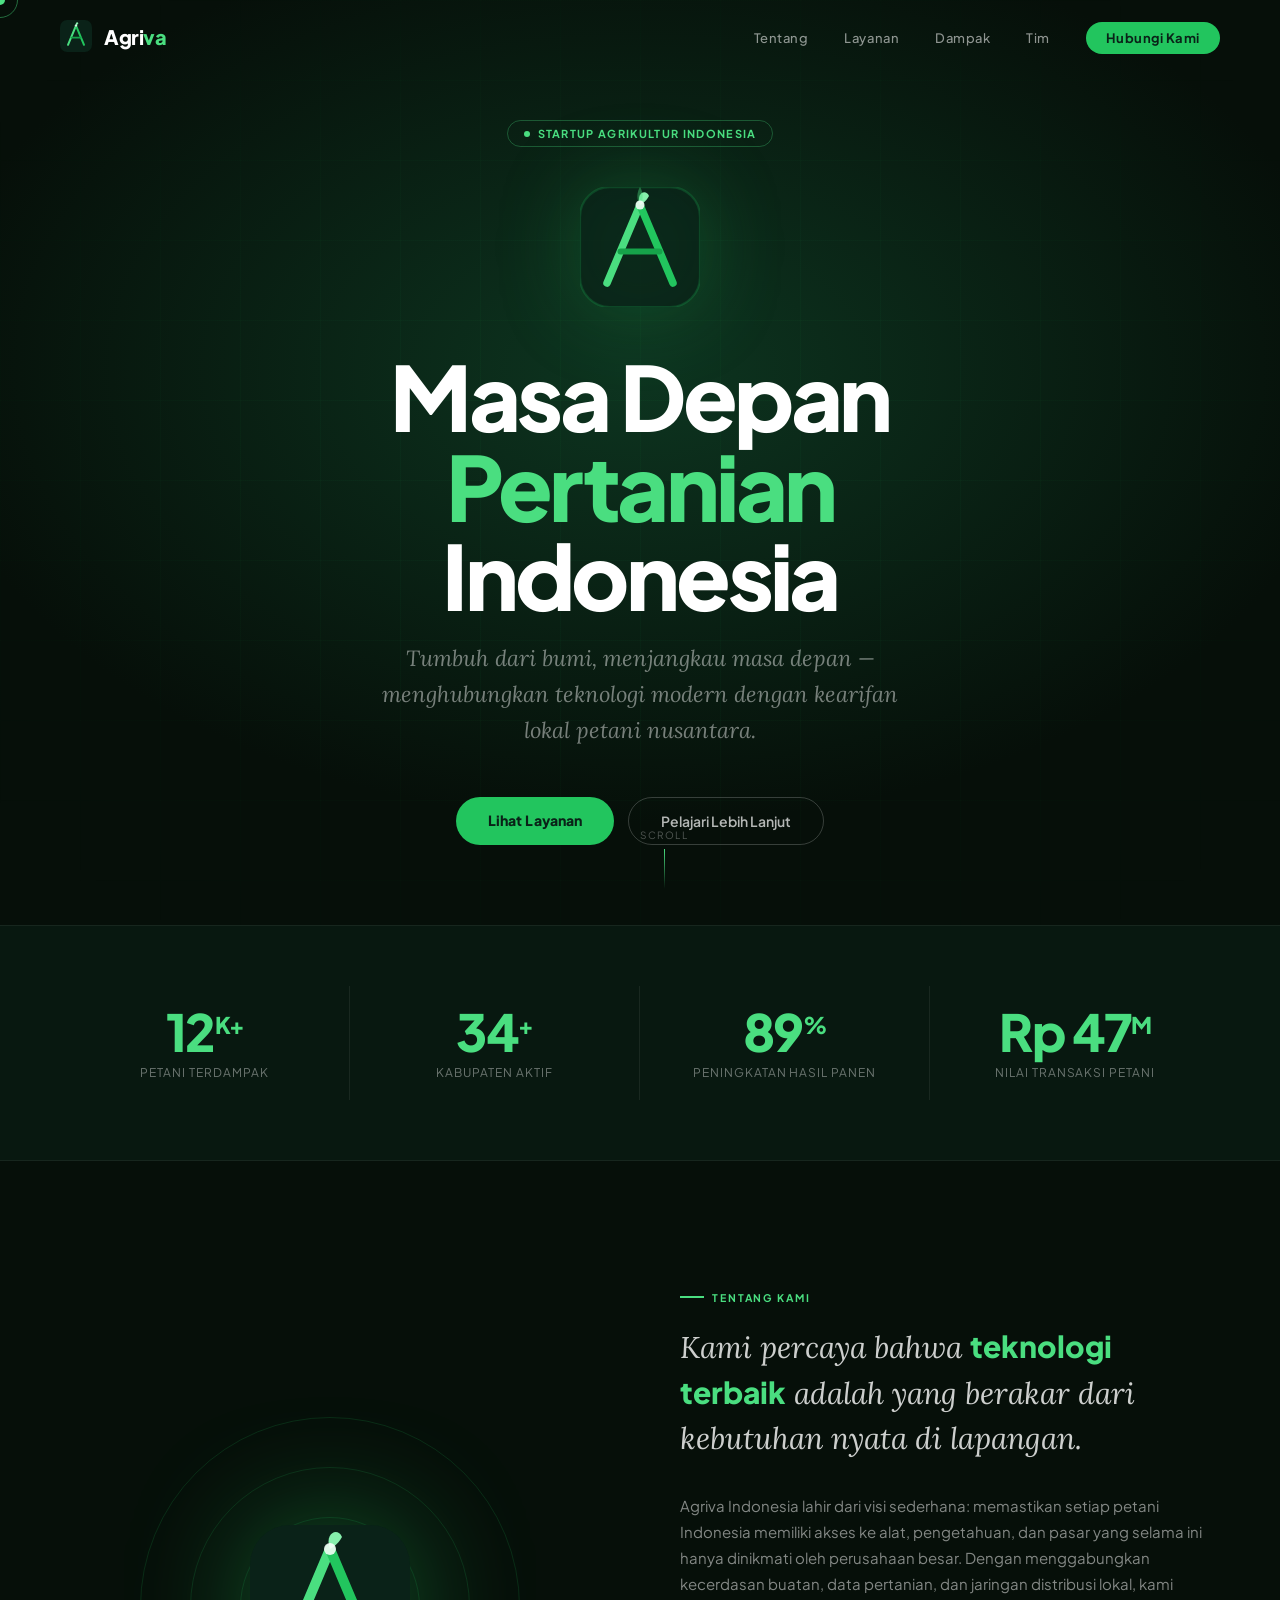
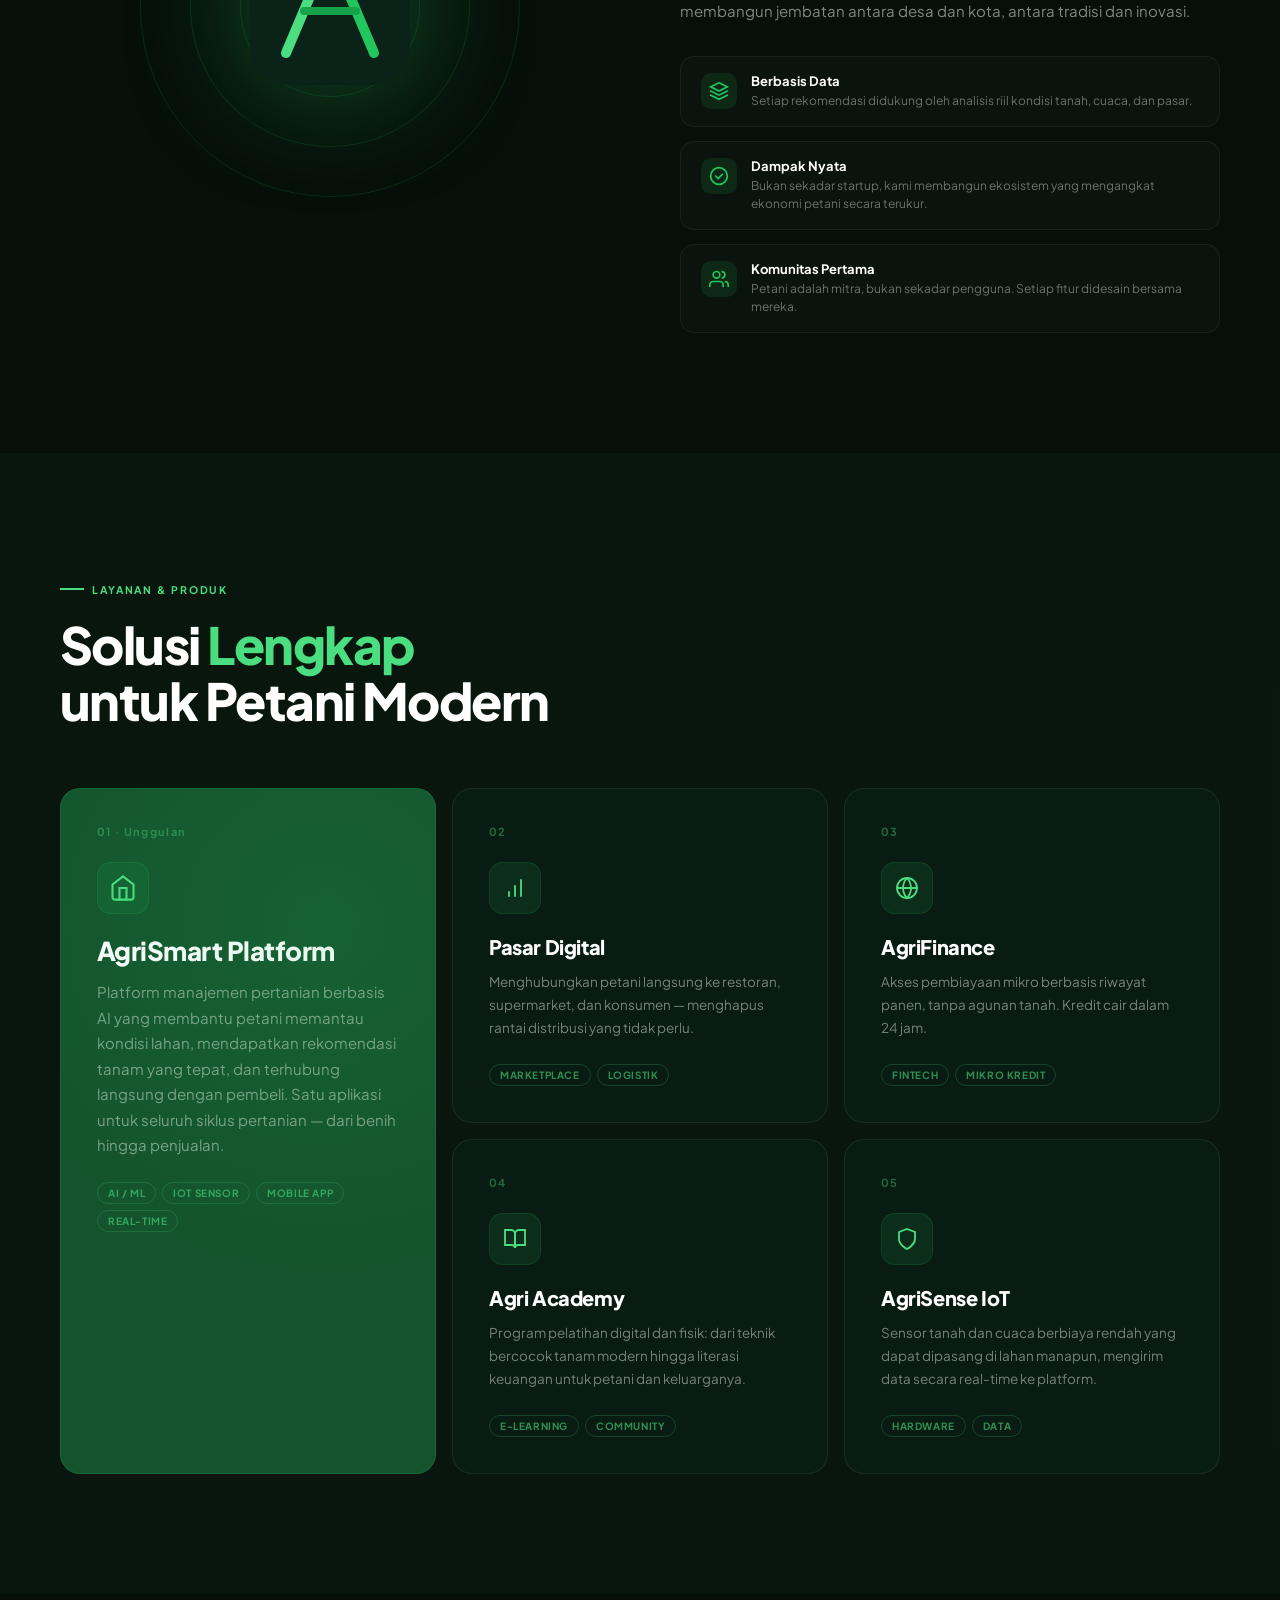
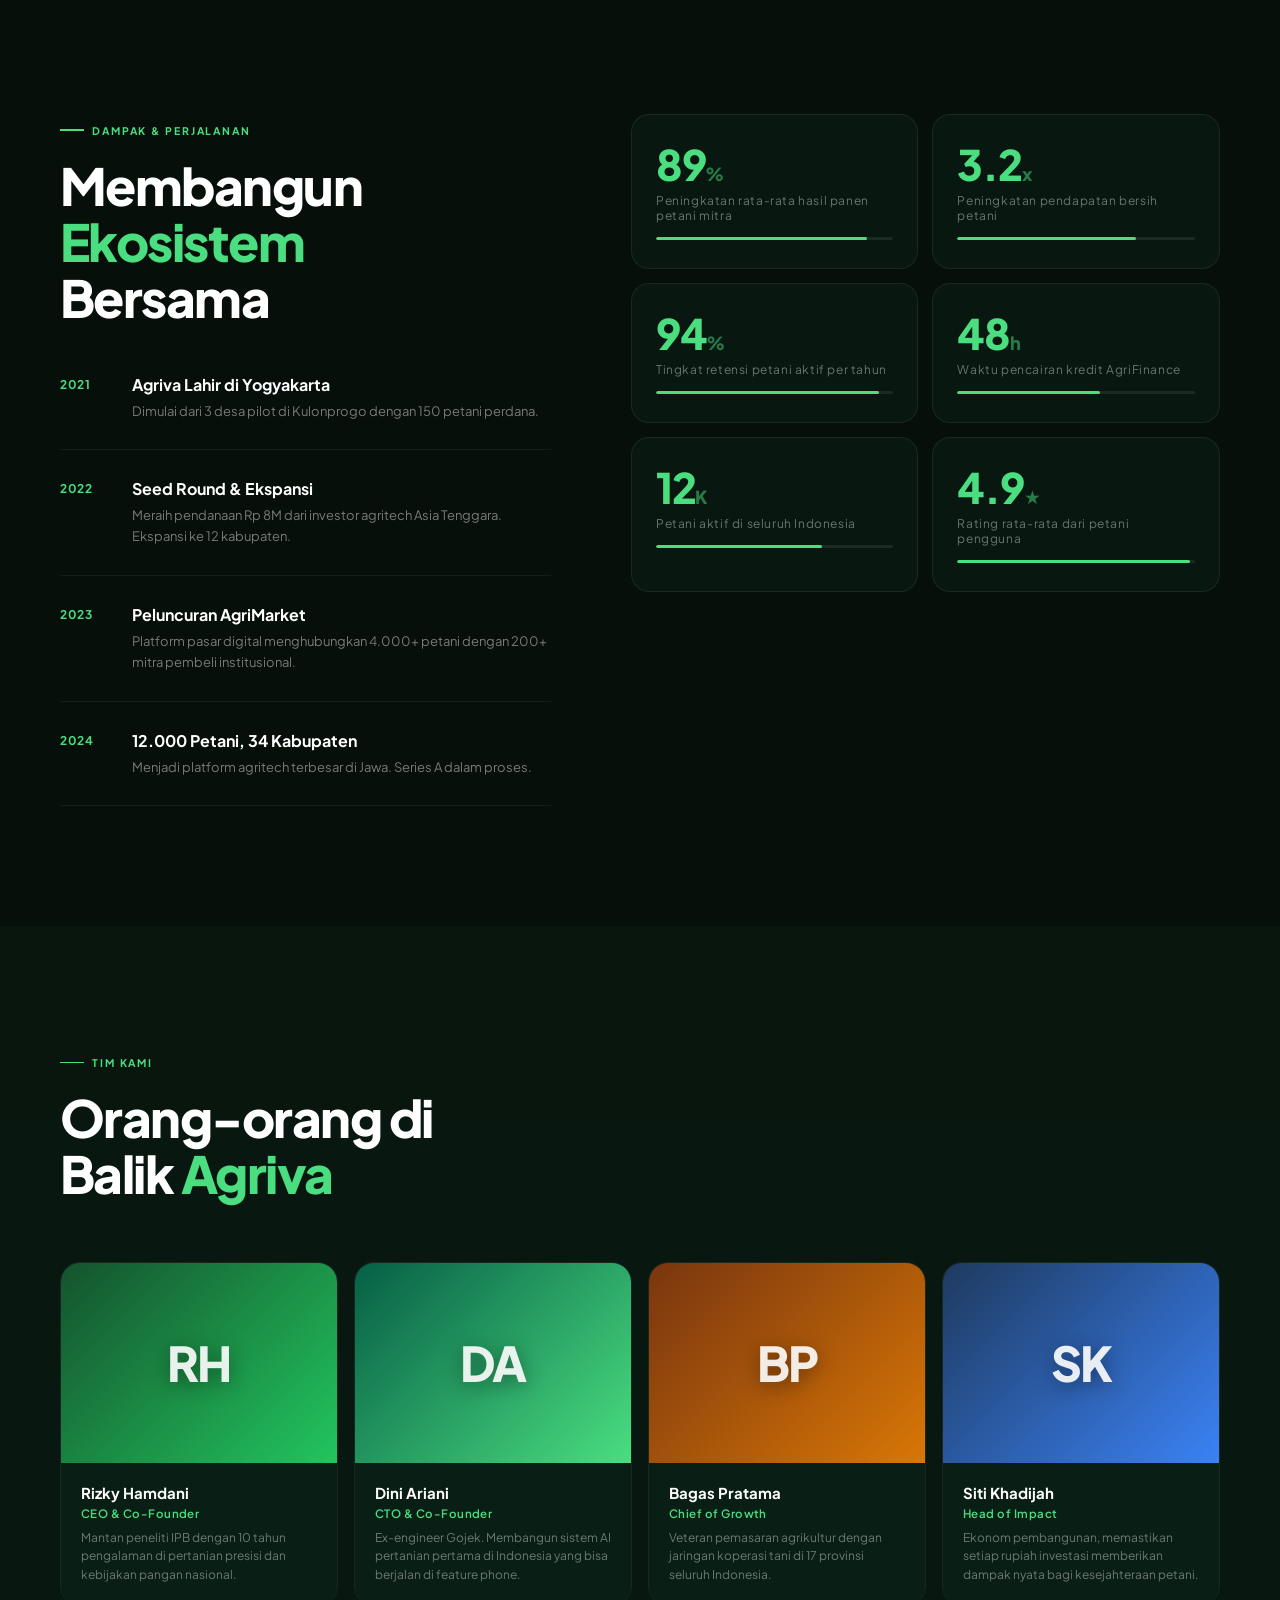
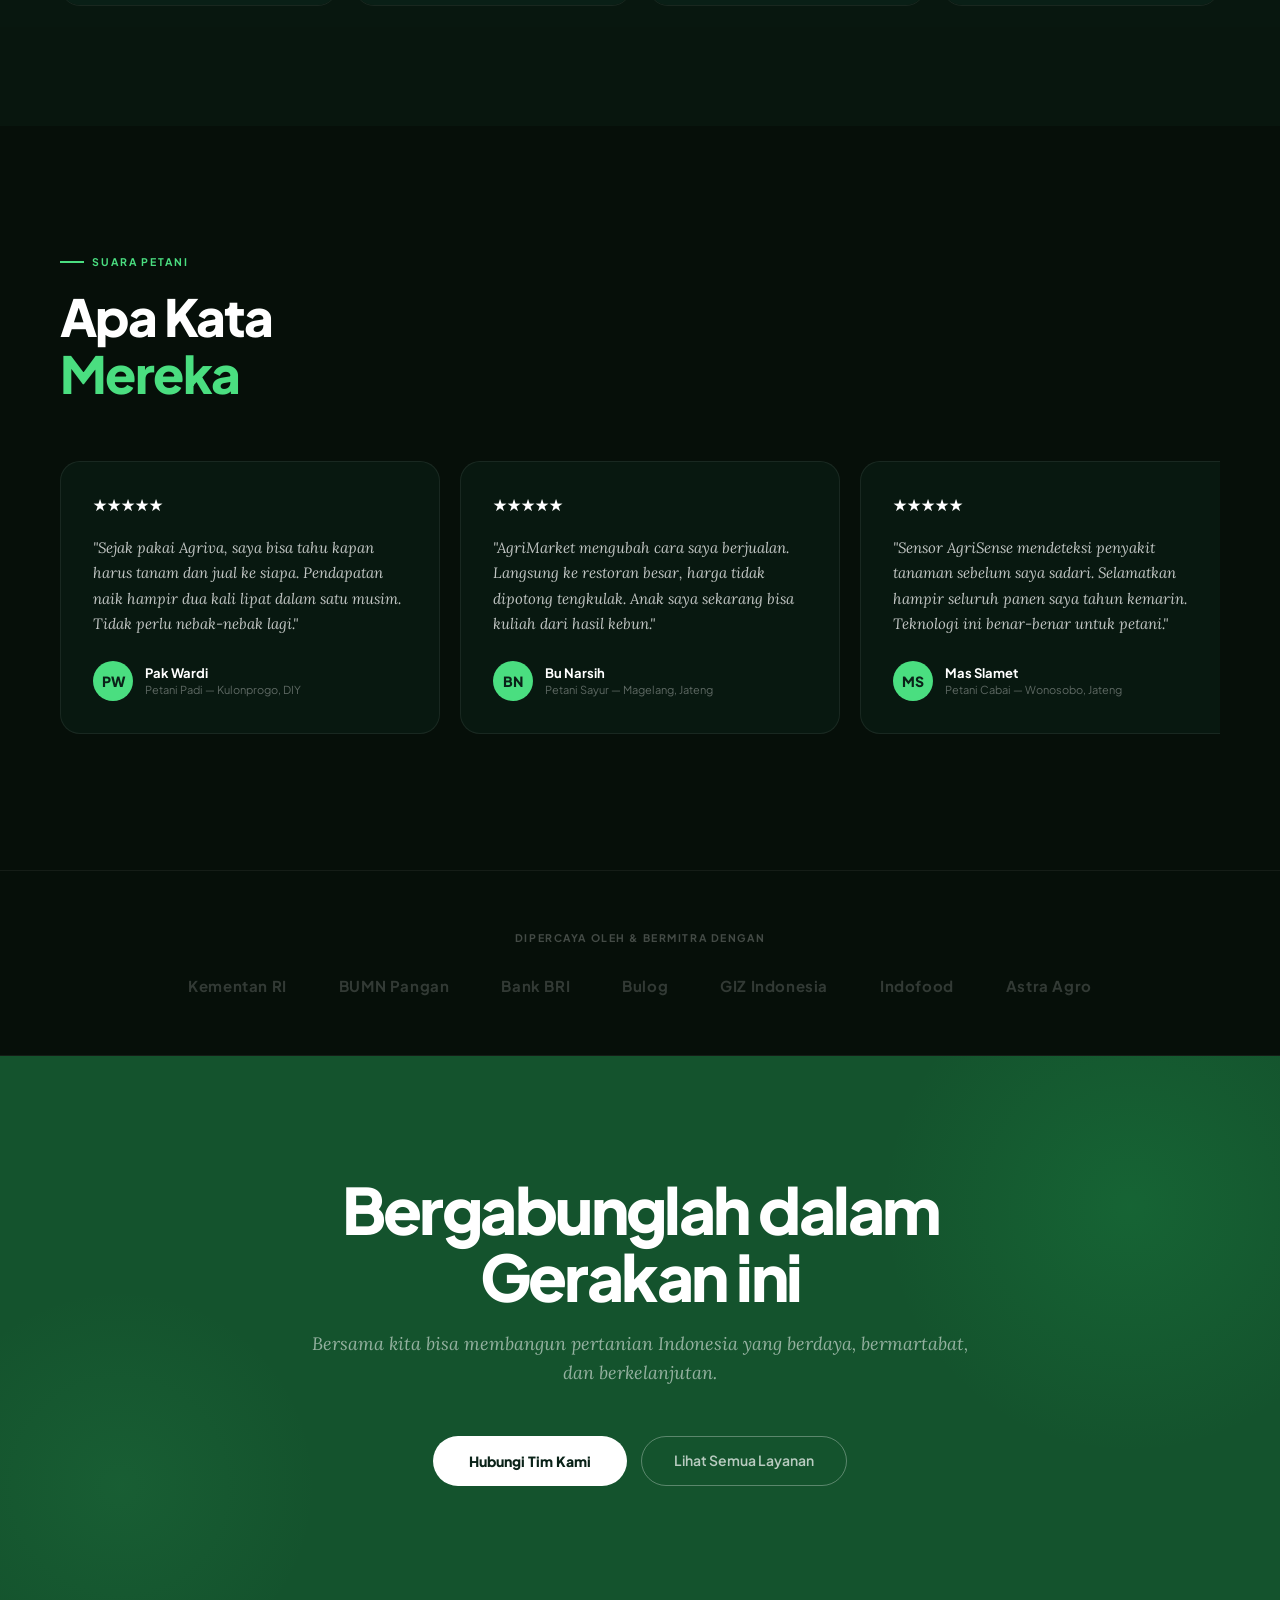
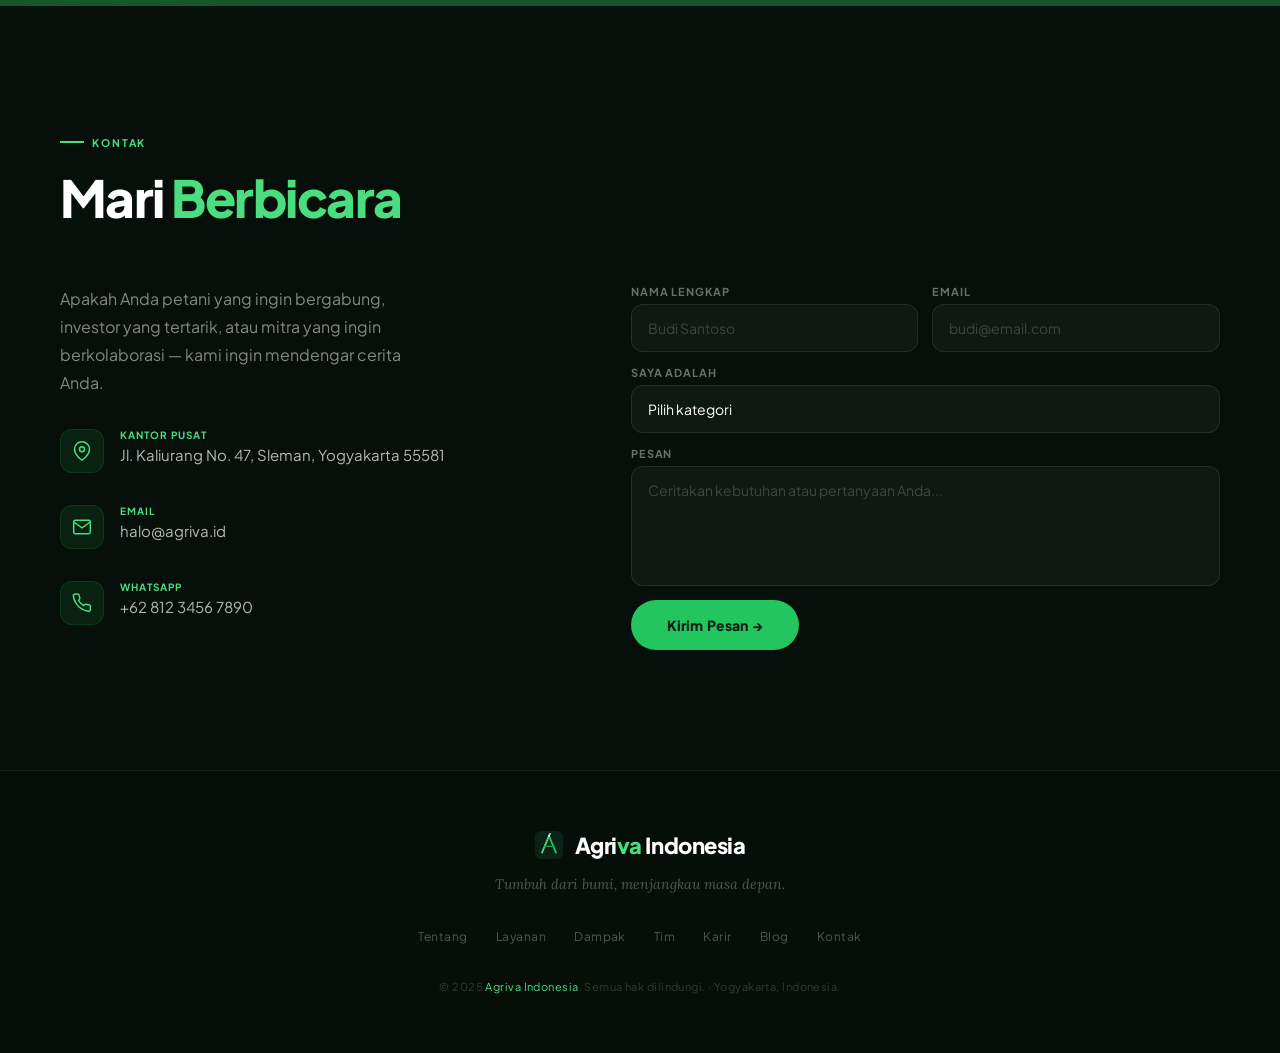
==== index.html @ bcb59bbe "Add files via upload" ====
<!DOCTYPE html>
<html lang="id">
<head>
<meta charset="UTF-8"/>
<meta name="viewport" content="width=device-width, initial-scale=1.0"/>
<title>Agriva Indonesia — Tumbuh dari Bumi, Menjangkau Masa Depan</title>
<link rel="preconnect" href="https://fonts.googleapis.com"/>
<link rel="preconnect" href="https://fonts.gstatic.com" crossorigin/>
<link href="https://fonts.googleapis.com/css2?family=Plus+Jakarta+Sans:wght@300;400;500;600;700;800&family=Lora:ital,wght@0,400;0,600;1,400;1,600&display=swap" rel="stylesheet"/>
<style>
/* ═══════════════════════════════════════════
   RESET & ROOT
═══════════════════════════════════════════ */
*, *::before, *::after { box-sizing: border-box; margin: 0; padding: 0; }

:root {
  --deep:    #060F09;
  --forest:  #0A2218;
  --grove:   #14532D;
  --mid:     #16A34A;
  --leaf:    #22C55E;
  --mist:    #4ADE80;
  --frost:   #86EFAC;
  --pale:    #F0FDF4;
  --earth:   #78350F;
  --soil:    #A16207;
  --gold:    #D97706;
  --ink:     #0F172A;
  --slate:   #64748B;
  --smoke:   #94A3B8;
  --white:   #FFFFFF;
  --sans:    'Plus Jakarta Sans', sans-serif;
  --serif:   'Lora', Georgia, serif;
  --ease:    cubic-bezier(0.16, 1, 0.3, 1);
  --ease2:   cubic-bezier(0.4, 0, 0.2, 1);
}

html { scroll-behavior: smooth; font-size: 16px; }

body {
  font-family: var(--sans);
  background: var(--deep);
  color: var(--white);
  overflow-x: hidden;
  cursor: none;
}

/* ═══════════════════════════════════════════
   CUSTOM CURSOR
═══════════════════════════════════════════ */
.cursor {
  position: fixed; pointer-events: none; z-index: 9999;
  width: 10px; height: 10px; border-radius: 50%;
  background: var(--mist); transform: translate(-50%,-50%);
  transition: width .25s var(--ease), height .25s var(--ease), opacity .2s;
  mix-blend-mode: screen;
}
.cursor-ring {
  position: fixed; pointer-events: none; z-index: 9998;
  width: 36px; height: 36px; border-radius: 50%;
  border: 1.5px solid rgba(74,222,128,.45);
  transform: translate(-50%,-50%);
  transition: width .4s var(--ease), height .4s var(--ease), transform .12s linear, opacity .2s;
}
body:hover .cursor { opacity: 1; }

/* ═══════════════════════════════════════════
   NAVIGATION
═══════════════════════════════════════════ */
nav {
  position: fixed; top: 0; left: 0; right: 0; z-index: 1000;
  padding: 20px 60px;
  display: flex; align-items: center; justify-content: space-between;
  transition: background .4s, padding .4s, backdrop-filter .4s;
}
nav.scrolled {
  background: rgba(6,15,9,.88);
  backdrop-filter: blur(20px);
  padding: 14px 60px;
  border-bottom: 1px solid rgba(255,255,255,.06);
}
.nav-logo { display: flex; align-items: center; gap: 12px; text-decoration: none; }
.nav-logo-name {
  font-size: 20px; font-weight: 800; letter-spacing: -.02em; color: var(--white);
}
.nav-logo-name span { color: var(--mist); }
.nav-links { display: flex; align-items: center; gap: 36px; list-style: none; }
.nav-links a {
  font-size: 13px; font-weight: 500; letter-spacing: .04em; color: rgba(255,255,255,.55);
  text-decoration: none; transition: color .2s; position: relative;
}
.nav-links a::after {
  content: ''; position: absolute; left: 0; bottom: -4px;
  width: 0; height: 1.5px; background: var(--mist); transition: width .3s var(--ease);
}
.nav-links a:hover { color: var(--white); }
.nav-links a:hover::after { width: 100%; }
.nav-cta {
  background: var(--leaf); color: var(--forest) !important; padding: 8px 20px;
  border-radius: 24px; font-weight: 700 !important; font-size: 13px !important;
  transition: background .2s, transform .15s, color .2s !important;
}
.nav-cta::after { display: none !important; }
.nav-cta:hover { background: var(--mist) !important; transform: translateY(-1px); color: var(--forest) !important; }

/* ═══════════════════════════════════════════
   HERO
═══════════════════════════════════════════ */
.hero {
  min-height: 100vh;
  display: flex; flex-direction: column; align-items: center; justify-content: center;
  position: relative; overflow: hidden; padding: 120px 60px 80px;
  text-align: center;
}

/* animated background particles */
.hero-bg {
  position: absolute; inset: 0;
  background: radial-gradient(ellipse 80% 70% at 50% 40%, #0D3520 0%, var(--deep) 70%);
}
.hero-grid {
  position: absolute; inset: 0;
  background-image:
    linear-gradient(rgba(34,197,94,.04) 1px, transparent 1px),
    linear-gradient(90deg, rgba(34,197,94,.04) 1px, transparent 1px);
  background-size: 80px 80px;
  mask-image: radial-gradient(ellipse 80% 80% at 50% 50%, black 30%, transparent 80%);
}
.particle {
  position: absolute; border-radius: 50%; pointer-events: none;
  animation: float linear infinite;
  background: var(--mist); opacity: 0;
}
@keyframes float {
  0%   { transform: translateY(0) translateX(0); opacity: 0; }
  10%  { opacity: 0.4; }
  90%  { opacity: 0.15; }
  100% { transform: translateY(-100vh) translateX(40px); opacity: 0; }
}

.hero-badge {
  display: inline-flex; align-items: center; gap: 8px;
  border: 1px solid rgba(74,222,128,.3); border-radius: 24px;
  padding: 6px 16px; font-size: 11px; font-weight: 700;
  letter-spacing: .12em; text-transform: uppercase; color: var(--mist);
  margin-bottom: 40px;
  animation: fadeUp .8s var(--ease) .2s both;
}
.hero-badge-dot { width: 6px; height: 6px; border-radius: 50%; background: var(--mist); animation: pulse 2s infinite; }
@keyframes pulse { 0%,100%{opacity:1;transform:scale(1)} 50%{opacity:.5;transform:scale(.7)} }

/* Hero mark */
.hero-mark {
  margin-bottom: 40px;
  animation: fadeUp .9s var(--ease) .35s both;
}
.hero-mark svg { filter: drop-shadow(0 0 40px rgba(34,197,94,.3)); }

.hero-title {
  font-size: clamp(52px, 7vw, 96px); font-weight: 800;
  letter-spacing: -.04em; line-height: 1.0;
  animation: fadeUp .9s var(--ease) .5s both;
}
.hero-title em { font-style: normal; color: var(--mist); }

.hero-sub {
  font-family: var(--serif); font-style: italic;
  font-size: clamp(16px, 2vw, 22px); color: rgba(255,255,255,.45);
  margin-top: 20px; max-width: 540px; line-height: 1.65;
  animation: fadeUp .9s var(--ease) .65s both;
}

.hero-actions {
  display: flex; gap: 14px; justify-content: center; margin-top: 48px;
  animation: fadeUp .9s var(--ease) .8s both;
}
.btn-primary {
  background: var(--leaf); color: var(--forest); font-weight: 800;
  font-size: 14px; padding: 14px 32px; border-radius: 40px;
  text-decoration: none; letter-spacing: .01em;
  transition: background .2s, transform .15s, box-shadow .2s;
  box-shadow: 0 0 0 0 rgba(34,197,94,0);
}
.btn-primary:hover {
  background: var(--mist); transform: translateY(-2px);
  box-shadow: 0 12px 36px rgba(34,197,94,.35);
}
.btn-ghost {
  border: 1.5px solid rgba(255,255,255,.2); color: rgba(255,255,255,.7);
  font-weight: 600; font-size: 14px; padding: 14px 32px; border-radius: 40px;
  text-decoration: none; transition: border-color .2s, color .2s, transform .15s;
}
.btn-ghost:hover { border-color: var(--mist); color: var(--white); transform: translateY(-2px); }

.hero-scroll {
  position: absolute; bottom: 36px; left: 50%; transform: translateX(-50%);
  display: flex; flex-direction: column; align-items: center; gap: 8px;
  animation: fadeUp 1s var(--ease) 1.2s both;
}
.hero-scroll span { font-size: 10px; letter-spacing: .15em; text-transform: uppercase; color: rgba(255,255,255,.3); }
.scroll-line {
  width: 1px; height: 40px; background: linear-gradient(var(--mist), transparent);
  animation: scrollLine 2s ease-in-out infinite;
}
@keyframes scrollLine { 0%,100%{opacity:0;transform:scaleY(0);transform-origin:top} 30%{opacity:1;transform:scaleY(1)} 70%{opacity:1} }

@keyframes fadeUp {
  from { opacity:0; transform: translateY(28px); }
  to   { opacity:1; transform: translateY(0); }
}

/* ═══════════════════════════════════════════
   STATS
═══════════════════════════════════════════ */
.stats {
  padding: 60px;
  border-top: 1px solid rgba(255,255,255,.06);
  border-bottom: 1px solid rgba(255,255,255,.06);
  background: rgba(10,34,24,.5);
}
.stats-inner {
  max-width: 1200px; margin: 0 auto;
  display: grid; grid-template-columns: repeat(4, 1fr); gap: 0;
}
.stat-item {
  padding: 20px 40px; text-align: center;
  border-right: 1px solid rgba(255,255,255,.07);
}
.stat-item:last-child { border-right: none; }
.stat-num {
  font-size: clamp(36px, 4vw, 54px); font-weight: 800;
  letter-spacing: -.03em; color: var(--mist);
  line-height: 1;
}
.stat-num sup { font-size: .45em; vertical-align: super; }
.stat-label { font-size: 12px; color: rgba(255,255,255,.4); margin-top: 8px; letter-spacing: .08em; text-transform: uppercase; }

/* ═══════════════════════════════════════════
   SECTION COMMON
═══════════════════════════════════════════ */
section { padding: 120px 60px; }
.section-inner { max-width: 1200px; margin: 0 auto; }

.section-tag {
  display: inline-flex; align-items: center; gap: 8px;
  font-size: 10.5px; font-weight: 700; letter-spacing: .18em; text-transform: uppercase;
  color: var(--mist); margin-bottom: 20px;
}
.section-tag::before {
  content: ''; display: block; width: 24px; height: 1.5px; background: var(--mist);
}
.section-title {
  font-size: clamp(32px, 4vw, 56px); font-weight: 800;
  letter-spacing: -.03em; line-height: 1.1;
}
.section-title em { font-style: normal; color: var(--mist); }

/* scroll reveal */
.reveal {
  opacity: 0; transform: translateY(40px);
  transition: opacity .8s var(--ease), transform .8s var(--ease);
}
.reveal.visible { opacity: 1; transform: translateY(0); }

/* ═══════════════════════════════════════════
   ABOUT / MISSION
═══════════════════════════════════════════ */
.about { background: var(--deep); }
.about-grid {
  display: grid; grid-template-columns: 1fr 1fr; gap: 80px; align-items: center;
}
.about-visual {
  position: relative; aspect-ratio: 1;
  display: flex; align-items: center; justify-content: center;
}
.about-ring {
  position: absolute; border-radius: 50%;
  border: 1px solid rgba(34,197,94,.15);
  animation: ringPulse 4s ease-in-out infinite;
}
@keyframes ringPulse { 0%,100%{opacity:.5;transform:scale(1)} 50%{opacity:.15;transform:scale(1.04)} }
.about-mark { position: relative; z-index: 2; }
.about-mark svg { filter: drop-shadow(0 0 60px rgba(34,197,94,.4)); }

.about-quote {
  font-family: var(--serif); font-style: italic;
  font-size: clamp(20px, 2.5vw, 30px); line-height: 1.5;
  color: rgba(255,255,255,.8); margin-bottom: 32px;
}
.about-quote strong { color: var(--mist); font-style: normal; font-family: var(--sans); font-weight: 800; }

.about-body {
  font-size: 15px; line-height: 1.75; color: rgba(255,255,255,.5);
  margin-bottom: 32px;
}
.about-values { display: flex; flex-direction: column; gap: 14px; }
.value-item {
  display: flex; align-items: flex-start; gap: 14px;
  padding: 16px 20px; border-radius: 14px;
  border: 1px solid rgba(255,255,255,.06);
  background: rgba(255,255,255,.02);
  transition: border-color .3s, background .3s;
}
.value-item:hover { border-color: rgba(34,197,94,.2); background: rgba(34,197,94,.04); }
.value-icon {
  width: 36px; height: 36px; border-radius: 10px;
  background: rgba(34,197,94,.12); display: flex; align-items: center; justify-content: center;
  flex-shrink: 0;
}
.value-title { font-size: 13px; font-weight: 700; color: var(--white); margin-bottom: 3px; }
.value-desc { font-size: 12px; color: rgba(255,255,255,.4); line-height: 1.5; }

/* ═══════════════════════════════════════════
   SERVICES / PORTFOLIO
═══════════════════════════════════════════ */
.services { background: rgba(10,34,24,.4); }
.services-grid {
  display: grid; grid-template-columns: repeat(3, 1fr); gap: 16px; margin-top: 60px;
}
.service-card {
  position: relative; overflow: hidden;
  border-radius: 20px; padding: 36px;
  border: 1px solid rgba(255,255,255,.07);
  background: rgba(10,34,24,.6);
  transition: border-color .3s, transform .3s var(--ease), box-shadow .3s;
  cursor: none;
}
.service-card::before {
  content: ''; position: absolute; inset: 0;
  background: radial-gradient(circle at 30% 30%, rgba(34,197,94,.06), transparent 60%);
  opacity: 0; transition: opacity .3s;
}
.service-card:hover { border-color: rgba(34,197,94,.25); transform: translateY(-4px); box-shadow: 0 20px 60px rgba(0,0,0,.3); }
.service-card:hover::before { opacity: 1; }

.service-num {
  font-size: 11px; font-weight: 700; letter-spacing: .12em;
  color: rgba(74,222,128,.4); margin-bottom: 24px;
}
.service-icon {
  width: 52px; height: 52px; border-radius: 14px;
  background: rgba(34,197,94,.1); display: flex; align-items: center;
  justify-content: center; margin-bottom: 20px;
  border: 1px solid rgba(34,197,94,.15);
}
.service-title { font-size: 20px; font-weight: 800; letter-spacing: -.02em; margin-bottom: 12px; }
.service-body { font-size: 13.5px; color: rgba(255,255,255,.45); line-height: 1.7; margin-bottom: 24px; }
.service-tags { display: flex; flex-wrap: wrap; gap: 6px; }
.tag {
  font-size: 10px; font-weight: 700; letter-spacing: .06em; text-transform: uppercase;
  padding: 4px 10px; border-radius: 20px;
  border: 1px solid rgba(74,222,128,.2); color: rgba(74,222,128,.6);
}

/* featured card */
.service-card.featured {
  grid-row: span 2; background: var(--grove);
  border-color: rgba(34,197,94,.2);
}
.service-card.featured::before {
  opacity: 1;
  background: radial-gradient(circle at 70% 20%, rgba(34,197,94,.12), transparent 60%);
}
.service-card.featured .service-title { font-size: 26px; }
.service-card.featured .service-body { font-size: 15px; }

/* ═══════════════════════════════════════════
   IMPACT / TIMELINE
═══════════════════════════════════════════ */
.impact { background: var(--deep); }
.impact-inner { display: grid; grid-template-columns: 1fr 1.2fr; gap: 80px; align-items: start; }
.impact-left { position: sticky; top: 120px; }
.impact-list { margin-top: 48px; display: flex; flex-direction: column; gap: 0; }
.impact-item {
  display: flex; gap: 24px; padding: 28px 0;
  border-bottom: 1px solid rgba(255,255,255,.06);
  position: relative;
}
.impact-item:first-child { padding-top: 0; }
.impact-year {
  font-size: 12px; font-weight: 700; color: var(--mist); letter-spacing: .06em;
  min-width: 48px; padding-top: 3px;
}
.impact-content-title { font-size: 16px; font-weight: 700; margin-bottom: 6px; }
.impact-content-body { font-size: 13px; color: rgba(255,255,255,.45); line-height: 1.6; }

.impact-metrics { display: grid; grid-template-columns: 1fr 1fr; gap: 14px; }
.metric-card {
  border-radius: 18px; padding: 28px 24px;
  border: 1px solid rgba(255,255,255,.07);
  background: rgba(10,34,24,.5);
  transition: border-color .3s, transform .3s;
}
.metric-card:hover { border-color: rgba(34,197,94,.2); transform: translateY(-3px); }
.metric-num {
  font-size: 42px; font-weight: 800; letter-spacing: -.03em;
  color: var(--mist); line-height: 1;
}
.metric-unit { font-size: 18px; color: rgba(74,222,128,.5); }
.metric-label { font-size: 12px; color: rgba(255,255,255,.4); margin-top: 8px; letter-spacing: .05em; }
.metric-bar {
  margin-top: 14px; height: 3px; border-radius: 2px;
  background: rgba(255,255,255,.08); overflow: hidden;
}
.metric-bar-fill {
  height: 100%; border-radius: 2px; background: var(--mist);
  transform-origin: left; transform: scaleX(0);
  transition: transform 1.2s var(--ease);
}
.metric-card.visible .metric-bar-fill { transform: scaleX(1); }

/* ═══════════════════════════════════════════
   TEAM
═══════════════════════════════════════════ */
.team { background: rgba(10,34,24,.4); }
.team-grid { display: grid; grid-template-columns: repeat(4, 1fr); gap: 16px; margin-top: 60px; }
.team-card {
  border-radius: 20px; overflow: hidden;
  border: 1px solid rgba(255,255,255,.07);
  transition: border-color .3s, transform .3s var(--ease);
  cursor: none;
}
.team-card:hover { border-color: rgba(34,197,94,.2); transform: translateY(-4px); }
.team-avatar {
  height: 200px; display: flex; align-items: center; justify-content: center;
  position: relative; overflow: hidden;
}
.team-avatar-bg { position: absolute; inset: 0; }
.team-avatar-initials {
  font-size: 48px; font-weight: 800; color: rgba(255,255,255,.9);
  letter-spacing: -.04em; position: relative; z-index: 1;
  text-shadow: 0 4px 20px rgba(0,0,0,.4);
}
.team-info { padding: 20px; background: rgba(10,34,24,.8); }
.team-name { font-size: 15px; font-weight: 700; margin-bottom: 4px; }
.team-role { font-size: 11.5px; color: var(--mist); font-weight: 600; letter-spacing: .04em; }
.team-bio { font-size: 12px; color: rgba(255,255,255,.4); margin-top: 8px; line-height: 1.55; }

/* ═══════════════════════════════════════════
   TESTIMONIALS
═══════════════════════════════════════════ */
.testimonials { background: var(--deep); overflow: hidden; }
.testimonials-scroll {
  display: flex; gap: 20px; margin-top: 60px;
  overflow-x: auto; padding-bottom: 16px;
  scroll-snap-type: x mandatory; cursor: grab;
  -webkit-overflow-scrolling: touch;
}
.testimonials-scroll::-webkit-scrollbar { height: 3px; }
.testimonials-scroll::-webkit-scrollbar-track { background: rgba(255,255,255,.05); border-radius: 2px; }
.testimonials-scroll::-webkit-scrollbar-thumb { background: var(--mist); border-radius: 2px; }
.testi-card {
  flex-shrink: 0; width: 380px; border-radius: 20px; padding: 32px;
  border: 1px solid rgba(255,255,255,.07);
  background: rgba(10,34,24,.5); scroll-snap-align: start;
}
.testi-stars { display: flex; gap: 4px; margin-bottom: 20px; }
.star { width: 14px; height: 14px; color: var(--gold); fill: var(--gold); }
.testi-quote {
  font-family: var(--serif); font-style: italic;
  font-size: 15px; line-height: 1.7; color: rgba(255,255,255,.75);
  margin-bottom: 24px;
}
.testi-author { display: flex; align-items: center; gap: 12px; }
.testi-avatar {
  width: 40px; height: 40px; border-radius: 50%;
  display: flex; align-items: center; justify-content: center;
  font-size: 14px; font-weight: 800; color: var(--forest);
  background: var(--mist); flex-shrink: 0;
}
.testi-name { font-size: 13px; font-weight: 700; }
.testi-org { font-size: 11px; color: rgba(255,255,255,.35); margin-top: 2px; }

/* ═══════════════════════════════════════════
   PARTNERS
═══════════════════════════════════════════ */
.partners {
  padding: 60px;
  border-top: 1px solid rgba(255,255,255,.06);
  border-bottom: 1px solid rgba(255,255,255,.06);
}
.partners-label {
  text-align: center; font-size: 10.5px; font-weight: 700;
  letter-spacing: .15em; text-transform: uppercase; color: rgba(255,255,255,.25);
  margin-bottom: 32px;
}
.partners-row {
  display: flex; align-items: center; justify-content: center;
  gap: 52px; flex-wrap: wrap;
}
.partner-name {
  font-size: 15px; font-weight: 700; color: rgba(255,255,255,.18);
  letter-spacing: .04em; white-space: nowrap;
  transition: color .3s;
}
.partner-name:hover { color: rgba(255,255,255,.45); }

/* ═══════════════════════════════════════════
   CTA SECTION
═══════════════════════════════════════════ */
.cta-section {
  padding: 120px 60px;
  background: var(--grove);
  position: relative; overflow: hidden; text-align: center;
}
.cta-section::before {
  content: '';
  position: absolute; top: -100px; right: -100px;
  width: 500px; height: 500px; border-radius: 50%;
  background: radial-gradient(circle, rgba(34,197,94,.15), transparent 70%);
}
.cta-section::after {
  content: '';
  position: absolute; bottom: -80px; left: -80px;
  width: 400px; height: 400px; border-radius: 50%;
  background: radial-gradient(circle, rgba(74,222,128,.08), transparent 70%);
}
.cta-inner { position: relative; z-index: 1; max-width: 680px; margin: 0 auto; }
.cta-title {
  font-size: clamp(32px, 5vw, 64px); font-weight: 800;
  letter-spacing: -.04em; line-height: 1.05; margin-bottom: 20px;
}
.cta-sub {
  font-family: var(--serif); font-style: italic;
  font-size: 18px; color: rgba(255,255,255,.55); margin-bottom: 48px; line-height: 1.6;
}
.cta-actions { display: flex; gap: 14px; justify-content: center; flex-wrap: wrap; }
.btn-white {
  background: var(--white); color: var(--forest); font-weight: 800;
  font-size: 14px; padding: 16px 36px; border-radius: 40px;
  text-decoration: none; transition: background .2s, transform .15s, box-shadow .2s;
}
.btn-white:hover { background: var(--pale); transform: translateY(-2px); box-shadow: 0 12px 36px rgba(0,0,0,.25); }

/* ═══════════════════════════════════════════
   CONTACT FORM
═══════════════════════════════════════════ */
.contact { background: var(--deep); }
.contact-grid { display: grid; grid-template-columns: 1fr 1.2fr; gap: 80px; align-items: start; }
.contact-info { display: flex; flex-direction: column; gap: 32px; }
.contact-item { display: flex; gap: 16px; align-items: flex-start; }
.contact-icon {
  width: 44px; height: 44px; border-radius: 12px; flex-shrink: 0;
  background: rgba(34,197,94,.1); border: 1px solid rgba(34,197,94,.15);
  display: flex; align-items: center; justify-content: center;
}
.contact-label { font-size: 10px; font-weight: 700; letter-spacing: .1em; text-transform: uppercase; color: var(--mist); margin-bottom: 4px; }
.contact-value { font-size: 15px; color: rgba(255,255,255,.7); }

.form { display: flex; flex-direction: column; gap: 14px; }
.form-row { display: grid; grid-template-columns: 1fr 1fr; gap: 14px; }
.form-group { display: flex; flex-direction: column; gap: 6px; }
.form-label { font-size: 11px; font-weight: 700; letter-spacing: .08em; text-transform: uppercase; color: rgba(255,255,255,.4); }
.form-input, .form-textarea {
  background: rgba(255,255,255,.04); border: 1.5px solid rgba(255,255,255,.09);
  border-radius: 12px; padding: 14px 16px;
  font-family: var(--sans); font-size: 14px; color: var(--white);
  transition: border-color .2s, background .2s; outline: none; resize: none;
}
.form-input::placeholder, .form-textarea::placeholder { color: rgba(255,255,255,.2); }
.form-input:focus, .form-textarea:focus {
  border-color: rgba(34,197,94,.4); background: rgba(34,197,94,.04);
}
.form-textarea { min-height: 120px; }
.form-submit {
  background: var(--leaf); color: var(--forest); border: none; font-family: var(--sans);
  font-size: 14px; font-weight: 800; padding: 16px 36px; border-radius: 40px;
  cursor: none; transition: background .2s, transform .15s, box-shadow .2s;
  align-self: flex-start; letter-spacing: .01em;
}
.form-submit:hover {
  background: var(--mist); transform: translateY(-2px);
  box-shadow: 0 12px 36px rgba(34,197,94,.35);
}

/* ═══════════════════════════════════════════
   FOOTER
═══════════════════════════════════════════ */
footer {
  background: rgba(6,15,9,.95); border-top: 1px solid rgba(255,255,255,.06);
  padding: 60px; text-align: center;
}
.footer-logo { display: flex; align-items: center; justify-content: center; gap: 12px; margin-bottom: 16px; }
.footer-logo-name { font-size: 22px; font-weight: 800; letter-spacing: -.02em; }
.footer-logo-name span { color: var(--mist); }
.footer-tagline {
  font-family: var(--serif); font-style: italic;
  font-size: 14px; color: rgba(255,255,255,.3); margin-bottom: 36px;
}
.footer-links { display: flex; justify-content: center; gap: 28px; margin-bottom: 36px; flex-wrap: wrap; }
.footer-links a { font-size: 12px; color: rgba(255,255,255,.3); text-decoration: none; transition: color .2s; letter-spacing: .04em; }
.footer-links a:hover { color: var(--mist); }
.footer-copy { font-size: 11px; color: rgba(255,255,255,.18); letter-spacing: .04em; }
.footer-copy span { color: var(--mist); }

/* ═══════════════════════════════════════════
   SCROLLBAR
═══════════════════════════════════════════ */
::-webkit-scrollbar { width: 5px; }
::-webkit-scrollbar-track { background: var(--deep); }
::-webkit-scrollbar-thumb { background: rgba(34,197,94,.3); border-radius: 3px; }

/* ═══════════════════════════════════════════
   RESPONSIVE
═══════════════════════════════════════════ */
@media (max-width: 900px) {
  nav { padding: 16px 24px; }
  nav.scrolled { padding: 12px 24px; }
  .nav-links { display: none; }
  section { padding: 80px 24px; }
  .stats { padding: 40px 24px; }
  .stats-inner { grid-template-columns: repeat(2,1fr); }
  .stat-item { border-right: none; border-bottom: 1px solid rgba(255,255,255,.07); }
  .about-grid, .impact-inner, .contact-grid { grid-template-columns: 1fr; gap: 48px; }
  .impact-left { position: static; }
  .services-grid { grid-template-columns: 1fr; }
  .service-card.featured { grid-row: span 1; }
  .team-grid { grid-template-columns: repeat(2,1fr); }
  .partners { padding: 40px 24px; }
  .cta-section { padding: 80px 24px; }
  .form-row { grid-template-columns: 1fr; }
  footer { padding: 40px 24px; }
}
</style>
</head>
<body>

<!-- CURSOR -->
<div class="cursor" id="cursor"></div>
<div class="cursor-ring" id="cursorRing"></div>

<!-- NAV -->
<nav id="nav">
  <a href="#" class="nav-logo">
    <svg width="32" height="32" viewBox="0 0 80 80" fill="none">
      <rect width="80" height="80" rx="18" fill="#0A2218"/>
      <path d="M20 62L40 14" stroke="#4ADE80" stroke-width="5" stroke-linecap="round"/>
      <path d="M40 14L60 62" stroke="#22C55E" stroke-width="5" stroke-linecap="round"/>
      <path d="M28 44L52 44" stroke="#16A34A" stroke-width="4" stroke-linecap="round"/>
      <path d="M40 14C37 6 44 3 46 8C44 12 40 14 40 14Z" fill="#86EFAC"/>
      <circle cx="40" cy="14" r="3" fill="#fff" opacity=".8"/>
    </svg>
    <span class="nav-logo-name">Agri<span>va</span></span>
  </a>
  <ul class="nav-links">
    <li><a href="#about">Tentang</a></li>
    <li><a href="#services">Layanan</a></li>
    <li><a href="#impact">Dampak</a></li>
    <li><a href="#team">Tim</a></li>
    <li><a href="#contact" class="nav-cta">Hubungi Kami</a></li>
  </ul>
</nav>

<!-- HERO -->
<section class="hero" id="home">
  <div class="hero-bg"></div>
  <div class="hero-grid"></div>
  <div id="particles"></div>

  <div class="hero-badge">
    <div class="hero-badge-dot"></div>
    Startup Agrikultur Indonesia
  </div>

  <div class="hero-mark">
    <svg width="120" height="120" viewBox="0 0 80 80" fill="none">
      <rect width="80" height="80" rx="20" fill="rgba(10,34,24,.8)"/>
      <rect width="80" height="80" rx="20" fill="none" stroke="rgba(34,197,94,.2)" stroke-width="1.5"/>
      <path d="M18 64L40 12" stroke="#4ADE80" stroke-width="5" stroke-linecap="round"/>
      <path d="M40 12L62 64" stroke="#22C55E" stroke-width="5" stroke-linecap="round"/>
      <path d="M27 43L53 43" stroke="#16A34A" stroke-width="4" stroke-linecap="round"/>
      <path d="M40 12C37 4 44 1 46 6C44 10 40 12 40 12Z" fill="#86EFAC"/>
      <path d="M40 12C36 6 40 0 40 0C40 0 44 6 40 12Z" fill="#4ADE80" opacity=".4"/>
      <circle cx="40" cy="12" r="3" fill="#fff" opacity=".85"/>
    </svg>
  </div>

  <h1 class="hero-title">
    Masa Depan<br/><em>Pertanian</em><br/>Indonesia
  </h1>
  <p class="hero-sub">
    Tumbuh dari bumi, menjangkau masa depan — menghubungkan teknologi modern dengan kearifan lokal petani nusantara.
  </p>
  <div class="hero-actions">
    <a href="#services" class="btn-primary">Lihat Layanan</a>
    <a href="#about" class="btn-ghost">Pelajari Lebih Lanjut</a>
  </div>

  <div class="hero-scroll">
    <span>Scroll</span>
    <div class="scroll-line"></div>
  </div>
</section>

<!-- STATS -->
<div class="stats">
  <div class="stats-inner">
    <div class="stat-item reveal">
      <div class="stat-num"><span class="count" data-target="12">0</span><sup>K+</sup></div>
      <div class="stat-label">Petani Terdampak</div>
    </div>
    <div class="stat-item reveal" style="transition-delay:.1s">
      <div class="stat-num"><span class="count" data-target="34">0</span><sup>+</sup></div>
      <div class="stat-label">Kabupaten Aktif</div>
    </div>
    <div class="stat-item reveal" style="transition-delay:.2s">
      <div class="stat-num"><span class="count" data-target="89">0</span><sup>%</sup></div>
      <div class="stat-label">Peningkatan Hasil Panen</div>
    </div>
    <div class="stat-item reveal" style="transition-delay:.3s">
      <div class="stat-num">Rp <span class="count" data-target="47">0</span><sup>M</sup></div>
      <div class="stat-label">Nilai Transaksi Petani</div>
    </div>
  </div>
</div>

<!-- ABOUT -->
<section class="about" id="about">
  <div class="section-inner about-grid">
    <div class="about-visual reveal">
      <div class="about-ring" style="width:380px;height:380px;top:50%;left:50%;transform:translate(-50%,-50%);"></div>
      <div class="about-ring" style="width:280px;height:280px;top:50%;left:50%;transform:translate(-50%,-50%);animation-delay:.8s;"></div>
      <div class="about-ring" style="width:180px;height:180px;top:50%;left:50%;transform:translate(-50%,-50%);animation-delay:1.6s;"></div>
      <div class="about-mark">
        <svg width="160" height="160" viewBox="0 0 80 80" fill="none">
          <rect width="80" height="80" rx="20" fill="#0A2218"/>
          <path d="M18 64L40 12" stroke="#4ADE80" stroke-width="5" stroke-linecap="round"/>
          <path d="M40 12L62 64" stroke="#22C55E" stroke-width="5" stroke-linecap="round"/>
          <path d="M27 43L53 43" stroke="#16A34A" stroke-width="4" stroke-linecap="round"/>
          <path d="M40 12C37 4 44 1 46 6C44 10 40 12 40 12Z" fill="#86EFAC"/>
          <circle cx="40" cy="12" r="3" fill="#fff" opacity=".85"/>
        </svg>
      </div>
    </div>
    <div class="reveal" style="transition-delay:.15s">
      <div class="section-tag">Tentang Kami</div>
      <p class="about-quote">
        Kami percaya bahwa <strong>teknologi terbaik</strong> adalah yang berakar dari kebutuhan nyata di lapangan.
      </p>
      <p class="about-body">
        Agriva Indonesia lahir dari visi sederhana: memastikan setiap petani Indonesia memiliki akses ke alat, pengetahuan, dan pasar yang selama ini hanya dinikmati oleh perusahaan besar. Dengan menggabungkan kecerdasan buatan, data pertanian, dan jaringan distribusi lokal, kami membangun jembatan antara desa dan kota, antara tradisi dan inovasi.
      </p>
      <div class="about-values">
        <div class="value-item">
          <div class="value-icon">
            <svg width="20" height="20" viewBox="0 0 24 24" fill="none" stroke="#22C55E" stroke-width="2" stroke-linecap="round">
              <path d="M12 2L2 7l10 5 10-5-10-5z"/><path d="M2 17l10 5 10-5"/><path d="M2 12l10 5 10-5"/>
            </svg>
          </div>
          <div>
            <div class="value-title">Berbasis Data</div>
            <div class="value-desc">Setiap rekomendasi didukung oleh analisis riil kondisi tanah, cuaca, dan pasar.</div>
          </div>
        </div>
        <div class="value-item">
          <div class="value-icon">
            <svg width="20" height="20" viewBox="0 0 24 24" fill="none" stroke="#22C55E" stroke-width="2" stroke-linecap="round">
              <circle cx="12" cy="12" r="10"/><path d="M8 12l3 3 5-5"/>
            </svg>
          </div>
          <div>
            <div class="value-title">Dampak Nyata</div>
            <div class="value-desc">Bukan sekadar startup, kami membangun ekosistem yang mengangkat ekonomi petani secara terukur.</div>
          </div>
        </div>
        <div class="value-item">
          <div class="value-icon">
            <svg width="20" height="20" viewBox="0 0 24 24" fill="none" stroke="#22C55E" stroke-width="2" stroke-linecap="round">
              <path d="M17 21v-2a4 4 0 0 0-4-4H5a4 4 0 0 0-4 4v2"/><circle cx="9" cy="7" r="4"/><path d="M23 21v-2a4 4 0 0 0-3-3.87"/><path d="M16 3.13a4 4 0 0 1 0 7.75"/>
            </svg>
          </div>
          <div>
            <div class="value-title">Komunitas Pertama</div>
            <div class="value-desc">Petani adalah mitra, bukan sekadar pengguna. Setiap fitur didesain bersama mereka.</div>
          </div>
        </div>
      </div>
    </div>
  </div>
</section>

<!-- SERVICES -->
<section class="services" id="services">
  <div class="section-inner">
    <div class="reveal">
      <div class="section-tag">Layanan & Produk</div>
      <h2 class="section-title">Solusi <em>Lengkap</em><br/>untuk Petani Modern</h2>
    </div>
    <div class="services-grid">

      <div class="service-card featured reveal" style="transition-delay:.05s">
        <div class="service-num">01 · Unggulan</div>
        <div class="service-icon">
          <svg width="28" height="28" viewBox="0 0 24 24" fill="none" stroke="#4ADE80" stroke-width="1.8" stroke-linecap="round">
            <path d="M3 9l9-7 9 7v11a2 2 0 0 1-2 2H5a2 2 0 0 1-2-2z"/><polyline points="9,22 9,12 15,12 15,22"/>
          </svg>
        </div>
        <div class="service-title">AgriSmart Platform</div>
        <div class="service-body">Platform manajemen pertanian berbasis AI yang membantu petani memantau kondisi lahan, mendapatkan rekomendasi tanam yang tepat, dan terhubung langsung dengan pembeli. Satu aplikasi untuk seluruh siklus pertanian — dari benih hingga penjualan.</div>
        <div class="service-tags">
          <span class="tag">AI / ML</span>
          <span class="tag">IoT Sensor</span>
          <span class="tag">Mobile App</span>
          <span class="tag">Real-time</span>
        </div>
      </div>

      <div class="service-card reveal" style="transition-delay:.1s">
        <div class="service-num">02</div>
        <div class="service-icon">
          <svg width="24" height="24" viewBox="0 0 24 24" fill="none" stroke="#4ADE80" stroke-width="1.8" stroke-linecap="round">
            <line x1="12" y1="20" x2="12" y2="10"/><line x1="18" y1="20" x2="18" y2="4"/><line x1="6" y1="20" x2="6" y2="16"/>
          </svg>
        </div>
        <div class="service-title">Pasar Digital</div>
        <div class="service-body">Menghubungkan petani langsung ke restoran, supermarket, dan konsumen — menghapus rantai distribusi yang tidak perlu.</div>
        <div class="service-tags">
          <span class="tag">Marketplace</span>
          <span class="tag">Logistik</span>
        </div>
      </div>

      <div class="service-card reveal" style="transition-delay:.15s">
        <div class="service-num">03</div>
        <div class="service-icon">
          <svg width="24" height="24" viewBox="0 0 24 24" fill="none" stroke="#4ADE80" stroke-width="1.8" stroke-linecap="round">
            <circle cx="12" cy="12" r="10"/><path d="M2 12h20"/><path d="M12 2a15.3 15.3 0 0 1 4 10 15.3 15.3 0 0 1-4 10 15.3 15.3 0 0 1-4-10 15.3 15.3 0 0 1 4-10z"/>
          </svg>
        </div>
        <div class="service-title">AgriFinance</div>
        <div class="service-body">Akses pembiayaan mikro berbasis riwayat panen, tanpa agunan tanah. Kredit cair dalam 24 jam.</div>
        <div class="service-tags">
          <span class="tag">Fintech</span>
          <span class="tag">Mikro Kredit</span>
        </div>
      </div>

      <div class="service-card reveal" style="transition-delay:.2s">
        <div class="service-num">04</div>
        <div class="service-icon">
          <svg width="24" height="24" viewBox="0 0 24 24" fill="none" stroke="#4ADE80" stroke-width="1.8" stroke-linecap="round">
            <path d="M2 3h6a4 4 0 0 1 4 4v14a3 3 0 0 0-3-3H2z"/><path d="M22 3h-6a4 4 0 0 0-4 4v14a3 3 0 0 1 3-3h7z"/>
          </svg>
        </div>
        <div class="service-title">Agri Academy</div>
        <div class="service-body">Program pelatihan digital dan fisik: dari teknik bercocok tanam modern hingga literasi keuangan untuk petani dan keluarganya.</div>
        <div class="service-tags">
          <span class="tag">E-learning</span>
          <span class="tag">Community</span>
        </div>
      </div>

      <div class="service-card reveal" style="transition-delay:.25s">
        <div class="service-num">05</div>
        <div class="service-icon">
          <svg width="24" height="24" viewBox="0 0 24 24" fill="none" stroke="#4ADE80" stroke-width="1.8" stroke-linecap="round">
            <path d="M12 22s8-4 8-10V5l-8-3-8 3v7c0 6 8 10 8 10z"/>
          </svg>
        </div>
        <div class="service-title">AgriSense IoT</div>
        <div class="service-body">Sensor tanah dan cuaca berbiaya rendah yang dapat dipasang di lahan manapun, mengirim data secara real-time ke platform.</div>
        <div class="service-tags">
          <span class="tag">Hardware</span>
          <span class="tag">Data</span>
        </div>
      </div>

    </div>
  </div>
</section>

<!-- IMPACT -->
<section class="impact" id="impact">
  <div class="section-inner">
    <div class="impact-inner">
      <div class="impact-left reveal">
        <div class="section-tag">Dampak & Perjalanan</div>
        <h2 class="section-title">Membangun<br/><em>Ekosistem</em><br/>Bersama</h2>
        <div class="impact-list">
          <div class="impact-item">
            <div class="impact-year">2021</div>
            <div>
              <div class="impact-content-title">Agriva Lahir di Yogyakarta</div>
              <div class="impact-content-body">Dimulai dari 3 desa pilot di Kulonprogo dengan 150 petani perdana.</div>
            </div>
          </div>
          <div class="impact-item">
            <div class="impact-year">2022</div>
            <div>
              <div class="impact-content-title">Seed Round & Ekspansi</div>
              <div class="impact-content-body">Meraih pendanaan Rp 8M dari investor agritech Asia Tenggara. Ekspansi ke 12 kabupaten.</div>
            </div>
          </div>
          <div class="impact-item">
            <div class="impact-year">2023</div>
            <div>
              <div class="impact-content-title">Peluncuran AgriMarket</div>
              <div class="impact-content-body">Platform pasar digital menghubungkan 4.000+ petani dengan 200+ mitra pembeli institusional.</div>
            </div>
          </div>
          <div class="impact-item">
            <div class="impact-year">2024</div>
            <div>
              <div class="impact-content-title">12.000 Petani, 34 Kabupaten</div>
              <div class="impact-content-body">Menjadi platform agritech terbesar di Jawa. Series A dalam proses.</div>
            </div>
          </div>
        </div>
      </div>
      <div class="impact-metrics reveal" style="transition-delay:.2s">
        <div class="metric-card">
          <div class="metric-num">89<span class="metric-unit">%</span></div>
          <div class="metric-label">Peningkatan rata-rata hasil panen petani mitra</div>
          <div class="metric-bar"><div class="metric-bar-fill" style="width:89%"></div></div>
        </div>
        <div class="metric-card">
          <div class="metric-num">3.2<span class="metric-unit">x</span></div>
          <div class="metric-label">Peningkatan pendapatan bersih petani</div>
          <div class="metric-bar"><div class="metric-bar-fill" style="width:75%"></div></div>
        </div>
        <div class="metric-card">
          <div class="metric-num">94<span class="metric-unit">%</span></div>
          <div class="metric-label">Tingkat retensi petani aktif per tahun</div>
          <div class="metric-bar"><div class="metric-bar-fill" style="width:94%"></div></div>
        </div>
        <div class="metric-card">
          <div class="metric-num">48<span class="metric-unit">h</span></div>
          <div class="metric-label">Waktu pencairan kredit AgriFinance</div>
          <div class="metric-bar"><div class="metric-bar-fill" style="width:60%"></div></div>
        </div>
        <div class="metric-card">
          <div class="metric-num">12<span class="metric-unit">K</span></div>
          <div class="metric-label">Petani aktif di seluruh Indonesia</div>
          <div class="metric-bar"><div class="metric-bar-fill" style="width:70%"></div></div>
        </div>
        <div class="metric-card">
          <div class="metric-num">4.9<span class="metric-unit">★</span></div>
          <div class="metric-label">Rating rata-rata dari petani pengguna</div>
          <div class="metric-bar"><div class="metric-bar-fill" style="width:98%"></div></div>
        </div>
      </div>
    </div>
  </div>
</section>

<!-- TEAM -->
<section class="team" id="team">
  <div class="section-inner">
    <div class="reveal">
      <div class="section-tag">Tim Kami</div>
      <h2 class="section-title">Orang-orang di<br/>Balik <em>Agriva</em></h2>
    </div>
    <div class="team-grid">
      <div class="team-card reveal" style="transition-delay:.05s">
        <div class="team-avatar">
          <div class="team-avatar-bg" style="background:linear-gradient(135deg,#14532D,#22C55E);"></div>
          <div class="team-avatar-initials">RH</div>
        </div>
        <div class="team-info">
          <div class="team-name">Rizky Hamdani</div>
          <div class="team-role">CEO & Co-Founder</div>
          <div class="team-bio">Mantan peneliti IPB dengan 10 tahun pengalaman di pertanian presisi dan kebijakan pangan nasional.</div>
        </div>
      </div>
      <div class="team-card reveal" style="transition-delay:.1s">
        <div class="team-avatar">
          <div class="team-avatar-bg" style="background:linear-gradient(135deg,#065F46,#4ADE80);"></div>
          <div class="team-avatar-initials">DA</div>
        </div>
        <div class="team-info">
          <div class="team-name">Dini Ariani</div>
          <div class="team-role">CTO & Co-Founder</div>
          <div class="team-bio">Ex-engineer Gojek. Membangun sistem AI pertanian pertama di Indonesia yang bisa berjalan di feature phone.</div>
        </div>
      </div>
      <div class="team-card reveal" style="transition-delay:.15s">
        <div class="team-avatar">
          <div class="team-avatar-bg" style="background:linear-gradient(135deg,#78350F,#D97706);"></div>
          <div class="team-avatar-initials">BP</div>
        </div>
        <div class="team-info">
          <div class="team-name">Bagas Pratama</div>
          <div class="team-role">Chief of Growth</div>
          <div class="team-bio">Veteran pemasaran agrikultur dengan jaringan koperasi tani di 17 provinsi seluruh Indonesia.</div>
        </div>
      </div>
      <div class="team-card reveal" style="transition-delay:.2s">
        <div class="team-avatar">
          <div class="team-avatar-bg" style="background:linear-gradient(135deg,#1E3A5F,#3B82F6);"></div>
          <div class="team-avatar-initials">SK</div>
        </div>
        <div class="team-info">
          <div class="team-name">Siti Khadijah</div>
          <div class="team-role">Head of Impact</div>
          <div class="team-bio">Ekonom pembangunan, memastikan setiap rupiah investasi memberikan dampak nyata bagi kesejahteraan petani.</div>
        </div>
      </div>
    </div>
  </div>
</section>

<!-- TESTIMONIALS -->
<section class="testimonials">
  <div class="section-inner">
    <div class="reveal">
      <div class="section-tag">Suara Petani</div>
      <h2 class="section-title">Apa Kata<br/><em>Mereka</em></h2>
    </div>
  </div>
  <div class="testimonials-scroll" id="testiScroll">
    <div style="flex-shrink:0;width:60px;"></div>
    <div class="testi-card">
      <div class="testi-stars">★★★★★</div>
      <div class="testi-quote">"Sejak pakai Agriva, saya bisa tahu kapan harus tanam dan jual ke siapa. Pendapatan naik hampir dua kali lipat dalam satu musim. Tidak perlu nebak-nebak lagi."</div>
      <div class="testi-author">
        <div class="testi-avatar">PW</div>
        <div><div class="testi-name">Pak Wardi</div><div class="testi-org">Petani Padi — Kulonprogo, DIY</div></div>
      </div>
    </div>
    <div class="testi-card">
      <div class="testi-stars">★★★★★</div>
      <div class="testi-quote">"AgriMarket mengubah cara saya berjualan. Langsung ke restoran besar, harga tidak dipotong tengkulak. Anak saya sekarang bisa kuliah dari hasil kebun."</div>
      <div class="testi-author">
        <div class="testi-avatar">BN</div>
        <div><div class="testi-name">Bu Narsih</div><div class="testi-org">Petani Sayur — Magelang, Jateng</div></div>
      </div>
    </div>
    <div class="testi-card">
      <div class="testi-stars">★★★★★</div>
      <div class="testi-quote">"Sensor AgriSense mendeteksi penyakit tanaman sebelum saya sadari. Selamatkan hampir seluruh panen saya tahun kemarin. Teknologi ini benar-benar untuk petani."</div>
      <div class="testi-author">
        <div class="testi-avatar">MS</div>
        <div><div class="testi-name">Mas Slamet</div><div class="testi-org">Petani Cabai — Wonosobo, Jateng</div></div>
      </div>
    </div>
    <div class="testi-card">
      <div class="testi-stars">★★★★★</div>
      <div class="testi-quote">"Kredit AgriFinance cair dalam 2 hari. Tidak perlu jaminan sertifikat tanah. Saya bisa beli pupuk dan bibit di awal musim, tidak pinjam dari rentenir lagi."</div>
      <div class="testi-author">
        <div class="testi-avatar">KR</div>
        <div><div class="testi-name">Kang Rohman</div><div class="testi-org">Petani Jagung — Garut, Jabar</div></div>
      </div>
    </div>
    <div class="testi-card">
      <div class="testi-stars">★★★★★</div>
      <div class="testi-quote">"Agri Academy mengajarkan saya teknik fermentasi pupuk organik. Biaya produksi turun 40%, tanah makin sehat dari tahun ke tahun. Ilmu yang sangat berharga."</div>
      <div class="testi-author">
        <div class="testi-avatar">YS</div>
        <div><div class="testi-name">Yuli Susanto</div><div class="testi-org">Petani Organik — Malang, Jatim</div></div>
      </div>
    </div>
    <div style="flex-shrink:0;width:60px;"></div>
  </div>
</section>

<!-- PARTNERS -->
<div class="partners">
  <div class="partners-label">Dipercaya oleh & Bermitra dengan</div>
  <div class="partners-row">
    <span class="partner-name">Kementan RI</span>
    <span class="partner-name">BUMN Pangan</span>
    <span class="partner-name">Bank BRI</span>
    <span class="partner-name">Bulog</span>
    <span class="partner-name">GIZ Indonesia</span>
    <span class="partner-name">Indofood</span>
    <span class="partner-name">Astra Agro</span>
  </div>
</div>

<!-- CTA -->
<section class="cta-section">
  <div class="cta-inner reveal">
    <h2 class="cta-title">Bergabunglah dalam Gerakan ini</h2>
    <p class="cta-sub">Bersama kita bisa membangun pertanian Indonesia yang berdaya, bermartabat, dan berkelanjutan.</p>
    <div class="cta-actions">
      <a href="#contact" class="btn-white">Hubungi Tim Kami</a>
      <a href="#services" class="btn-ghost" style="border-color:rgba(255,255,255,.3);color:rgba(255,255,255,.7);">Lihat Semua Layanan</a>
    </div>
  </div>
</section>

<!-- CONTACT -->
<section class="contact" id="contact">
  <div class="section-inner">
    <div class="reveal">
      <div class="section-tag">Kontak</div>
      <h2 class="section-title">Mari <em>Berbicara</em></h2>
    </div>
    <div class="contact-grid" style="margin-top:60px;">
      <div class="contact-info reveal" style="transition-delay:.1s">
        <div style="font-size:16px;color:rgba(255,255,255,.5);line-height:1.75;max-width:380px;">
          Apakah Anda petani yang ingin bergabung, investor yang tertarik, atau mitra yang ingin berkolaborasi — kami ingin mendengar cerita Anda.
        </div>
        <div class="contact-item">
          <div class="contact-icon">
            <svg width="20" height="20" viewBox="0 0 24 24" fill="none" stroke="#4ADE80" stroke-width="1.8" stroke-linecap="round">
              <path d="M21 10c0 7-9 13-9 13s-9-6-9-13a9 9 0 0 1 18 0z"/><circle cx="12" cy="10" r="3"/>
            </svg>
          </div>
          <div>
            <div class="contact-label">Kantor Pusat</div>
            <div class="contact-value">Jl. Kaliurang No. 47, Sleman, Yogyakarta 55581</div>
          </div>
        </div>
        <div class="contact-item">
          <div class="contact-icon">
            <svg width="20" height="20" viewBox="0 0 24 24" fill="none" stroke="#4ADE80" stroke-width="1.8" stroke-linecap="round">
              <path d="M4 4h16c1.1 0 2 .9 2 2v12c0 1.1-.9 2-2 2H4c-1.1 0-2-.9-2-2V6c0-1.1.9-2 2-2z"/><polyline points="22,6 12,13 2,6"/>
            </svg>
          </div>
          <div>
            <div class="contact-label">Email</div>
            <div class="contact-value">halo@agriva.id</div>
          </div>
        </div>
        <div class="contact-item">
          <div class="contact-icon">
            <svg width="20" height="20" viewBox="0 0 24 24" fill="none" stroke="#4ADE80" stroke-width="1.8" stroke-linecap="round">
              <path d="M22 16.92v3a2 2 0 0 1-2.18 2 19.79 19.79 0 0 1-8.63-3.07A19.5 19.5 0 0 1 4.69 12 19.79 19.79 0 0 1 1.61 3.45 2 2 0 0 1 3.6 1.27h3a2 2 0 0 1 2 1.72 12.84 12.84 0 0 0 .7 2.81 2 2 0 0 1-.45 2.11L7.91 9a16 16 0 0 0 6.09 6.09l1.09-1.09a2 2 0 0 1 2.11-.45 12.84 12.84 0 0 0 2.81.7A2 2 0 0 1 22 16.92z"/>
            </svg>
          </div>
          <div>
            <div class="contact-label">WhatsApp</div>
            <div class="contact-value">+62 812 3456 7890</div>
          </div>
        </div>
      </div>
      <div class="reveal" style="transition-delay:.2s">
        <div class="form">
          <div class="form-row">
            <div class="form-group">
              <label class="form-label">Nama Lengkap</label>
              <input type="text" class="form-input" placeholder="Budi Santoso"/>
            </div>
            <div class="form-group">
              <label class="form-label">Email</label>
              <input type="email" class="form-input" placeholder="budi@email.com"/>
            </div>
          </div>
          <div class="form-group">
            <label class="form-label">Saya adalah</label>
            <select class="form-input" style="appearance:none;cursor:none;">
              <option value="" disabled selected style="color:#666">Pilih kategori</option>
              <option>Petani / Kelompok Tani</option>
              <option>Calon Investor</option>
              <option>Mitra Bisnis / Distributor</option>
              <option>Media / Jurnalis</option>
              <option>Lainnya</option>
            </select>
          </div>
          <div class="form-group">
            <label class="form-label">Pesan</label>
            <textarea class="form-textarea" placeholder="Ceritakan kebutuhan atau pertanyaan Anda..."></textarea>
          </div>
          <button class="form-submit">Kirim Pesan →</button>
        </div>
      </div>
    </div>
  </div>
</section>

<!-- FOOTER -->
<footer>
  <div class="footer-logo">
    <svg width="28" height="28" viewBox="0 0 80 80" fill="none">
      <rect width="80" height="80" rx="18" fill="#0A2218"/>
      <path d="M20 62L40 14" stroke="#4ADE80" stroke-width="5" stroke-linecap="round"/>
      <path d="M40 14L60 62" stroke="#22C55E" stroke-width="5" stroke-linecap="round"/>
      <path d="M28 44L52 44" stroke="#16A34A" stroke-width="4" stroke-linecap="round"/>
      <path d="M40 14C37 6 44 3 46 8C44 12 40 14 40 14Z" fill="#86EFAC"/>
      <circle cx="40" cy="14" r="3" fill="#fff" opacity=".8"/>
    </svg>
    <div class="footer-logo-name">Agri<span>va</span> Indonesia</div>
  </div>
  <div class="footer-tagline">Tumbuh dari bumi, menjangkau masa depan.</div>
  <div class="footer-links">
    <a href="#about">Tentang</a>
    <a href="#services">Layanan</a>
    <a href="#impact">Dampak</a>
    <a href="#team">Tim</a>
    <a href="#">Karir</a>
    <a href="#">Blog</a>
    <a href="#contact">Kontak</a>
  </div>
  <div class="footer-copy">© 2025 <span>Agriva Indonesia</span>. Semua hak dilindungi. · Yogyakarta, Indonesia.</div>
</footer>

<script>
/* ─── CURSOR ─────────────────────── */
const cursor = document.getElementById('cursor');
const ring   = document.getElementById('cursorRing');
let mx=0, my=0, rx=0, ry=0;
document.addEventListener('mousemove', e => { mx=e.clientX; my=e.clientY; cursor.style.left=mx+'px'; cursor.style.top=my+'px'; });
(function animRing(){
  rx += (mx-rx)*.12; ry += (my-ry)*.12;
  ring.style.left=rx+'px'; ring.style.top=ry+'px';
  requestAnimationFrame(animRing);
})();
document.querySelectorAll('a,button,.service-card,.team-card,.testi-card').forEach(el=>{
  el.addEventListener('mouseenter',()=>{ cursor.style.width='18px'; cursor.style.height='18px'; ring.style.width='54px'; ring.style.height='54px'; });
  el.addEventListener('mouseleave',()=>{ cursor.style.width='10px'; cursor.style.height='10px'; ring.style.width='36px'; ring.style.height='36px'; });
});

/* ─── NAV SCROLL ────────────────── */
const nav = document.getElementById('nav');
window.addEventListener('scroll', ()=>{ nav.classList.toggle('scrolled', scrollY>60); });

/* ─── PARTICLES ─────────────────── */
const pc = document.getElementById('particles');
for(let i=0;i<22;i++){
  const p = document.createElement('div'); p.className='particle';
  const s = Math.random()*4+2;
  p.style.cssText = `width:${s}px;height:${s}px;left:${Math.random()*100}%;bottom:-10px;animation-duration:${Math.random()*12+10}s;animation-delay:${Math.random()*10}s;`;
  pc.appendChild(p);
}

/* ─── REVEAL ON SCROLL ──────────── */
const io = new IntersectionObserver((entries)=>{
  entries.forEach(e=>{
    if(e.isIntersecting){ e.target.classList.add('visible'); }
  });
},{threshold:.12});
document.querySelectorAll('.reveal').forEach(el=>io.observe(el));

/* ─── METRIC BAR ANIMATE ─────────── */
const metricIO = new IntersectionObserver((entries)=>{
  entries.forEach(e=>{ if(e.isIntersecting) e.target.classList.add('visible'); });
},{threshold:.3});
document.querySelectorAll('.metric-card').forEach(el=>metricIO.observe(el));

/* ─── COUNTER ANIMATION ─────────── */
function animCount(el){
  const target = +el.dataset.target;
  const dur = 1800; const start = performance.now();
  function step(now){
    const p = Math.min((now-start)/dur,1);
    const ease = 1-Math.pow(1-p,4);
    el.textContent = Math.round(ease*target);
    if(p<1) requestAnimationFrame(step);
  }
  requestAnimationFrame(step);
}
const countIO = new IntersectionObserver((entries)=>{
  entries.forEach(e=>{ if(e.isIntersecting){ animCount(e.target); countIO.unobserve(e.target); }});
},{threshold:.5});
document.querySelectorAll('.count').forEach(el=>countIO.observe(el));

/* ─── DRAG SCROLL TESTIMONIALS ─── */
const ts = document.getElementById('testiScroll');
let isDown=false, startX, scrollLeft;
ts.addEventListener('mousedown',e=>{isDown=true;ts.style.cursor='grabbing';startX=e.pageX-ts.offsetLeft;scrollLeft=ts.scrollLeft;});
ts.addEventListener('mouseleave',()=>{isDown=false;ts.style.cursor='grab';});
ts.addEventListener('mouseup',()=>{isDown=false;ts.style.cursor='grab';});
ts.addEventListener('mousemove',e=>{if(!isDown)return;e.preventDefault();const x=e.pageX-ts.offsetLeft;ts.scrollLeft=scrollLeft-(x-startX)*1.2;});

/* ─── SMOOTH ANCHOR ─────────────── */
document.querySelectorAll('a[href^="#"]').forEach(a=>{
  a.addEventListener('click',e=>{
    const t=document.querySelector(a.getAttribute('href'));
    if(t){e.preventDefault();t.scrollIntoView({behavior:'smooth',block:'start'});}
  });
});

/* ─── FORM SUBMIT ───────────────── */
document.querySelector('.form-submit').addEventListener('click',function(){
  this.textContent='Pesan Terkirim ✓';
  this.style.background='#16A34A';
  setTimeout(()=>{this.textContent='Kirim Pesan →';this.style.background='';},3000);
});
</script>
</body>
</html>
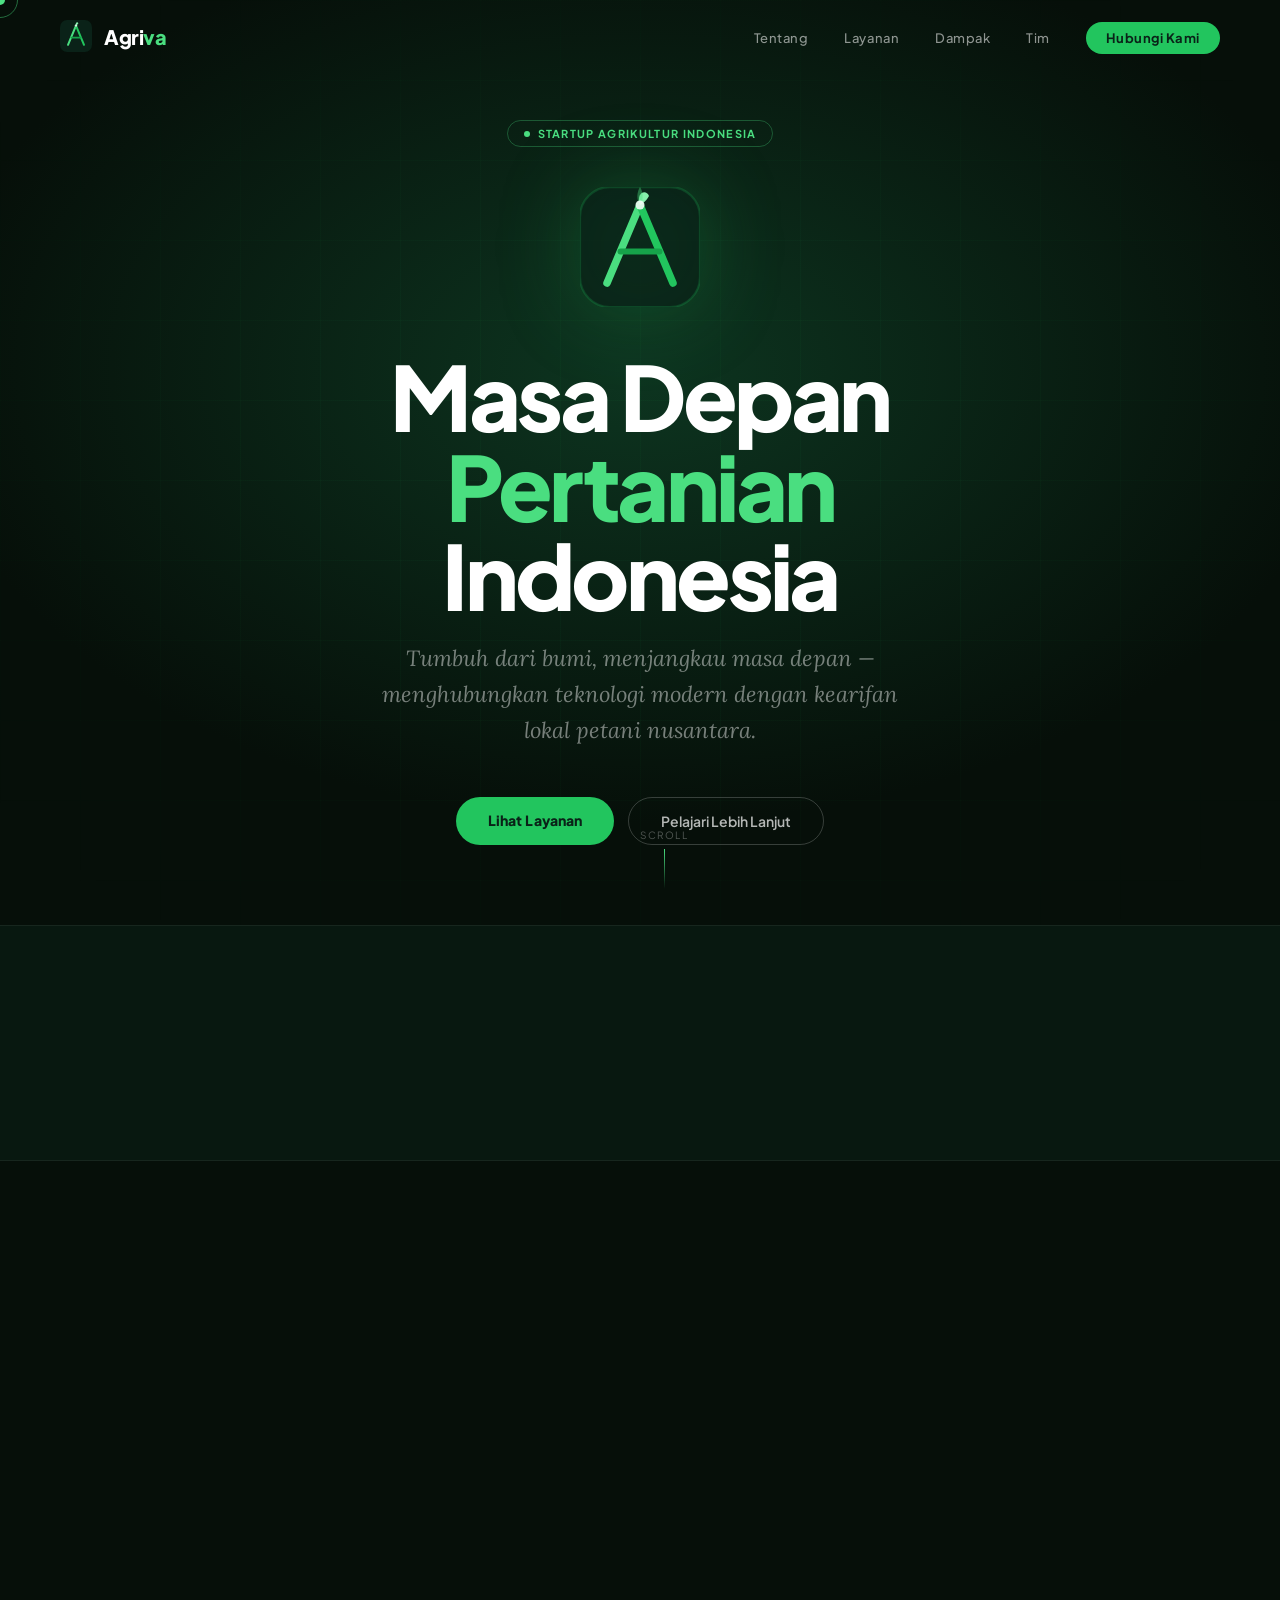
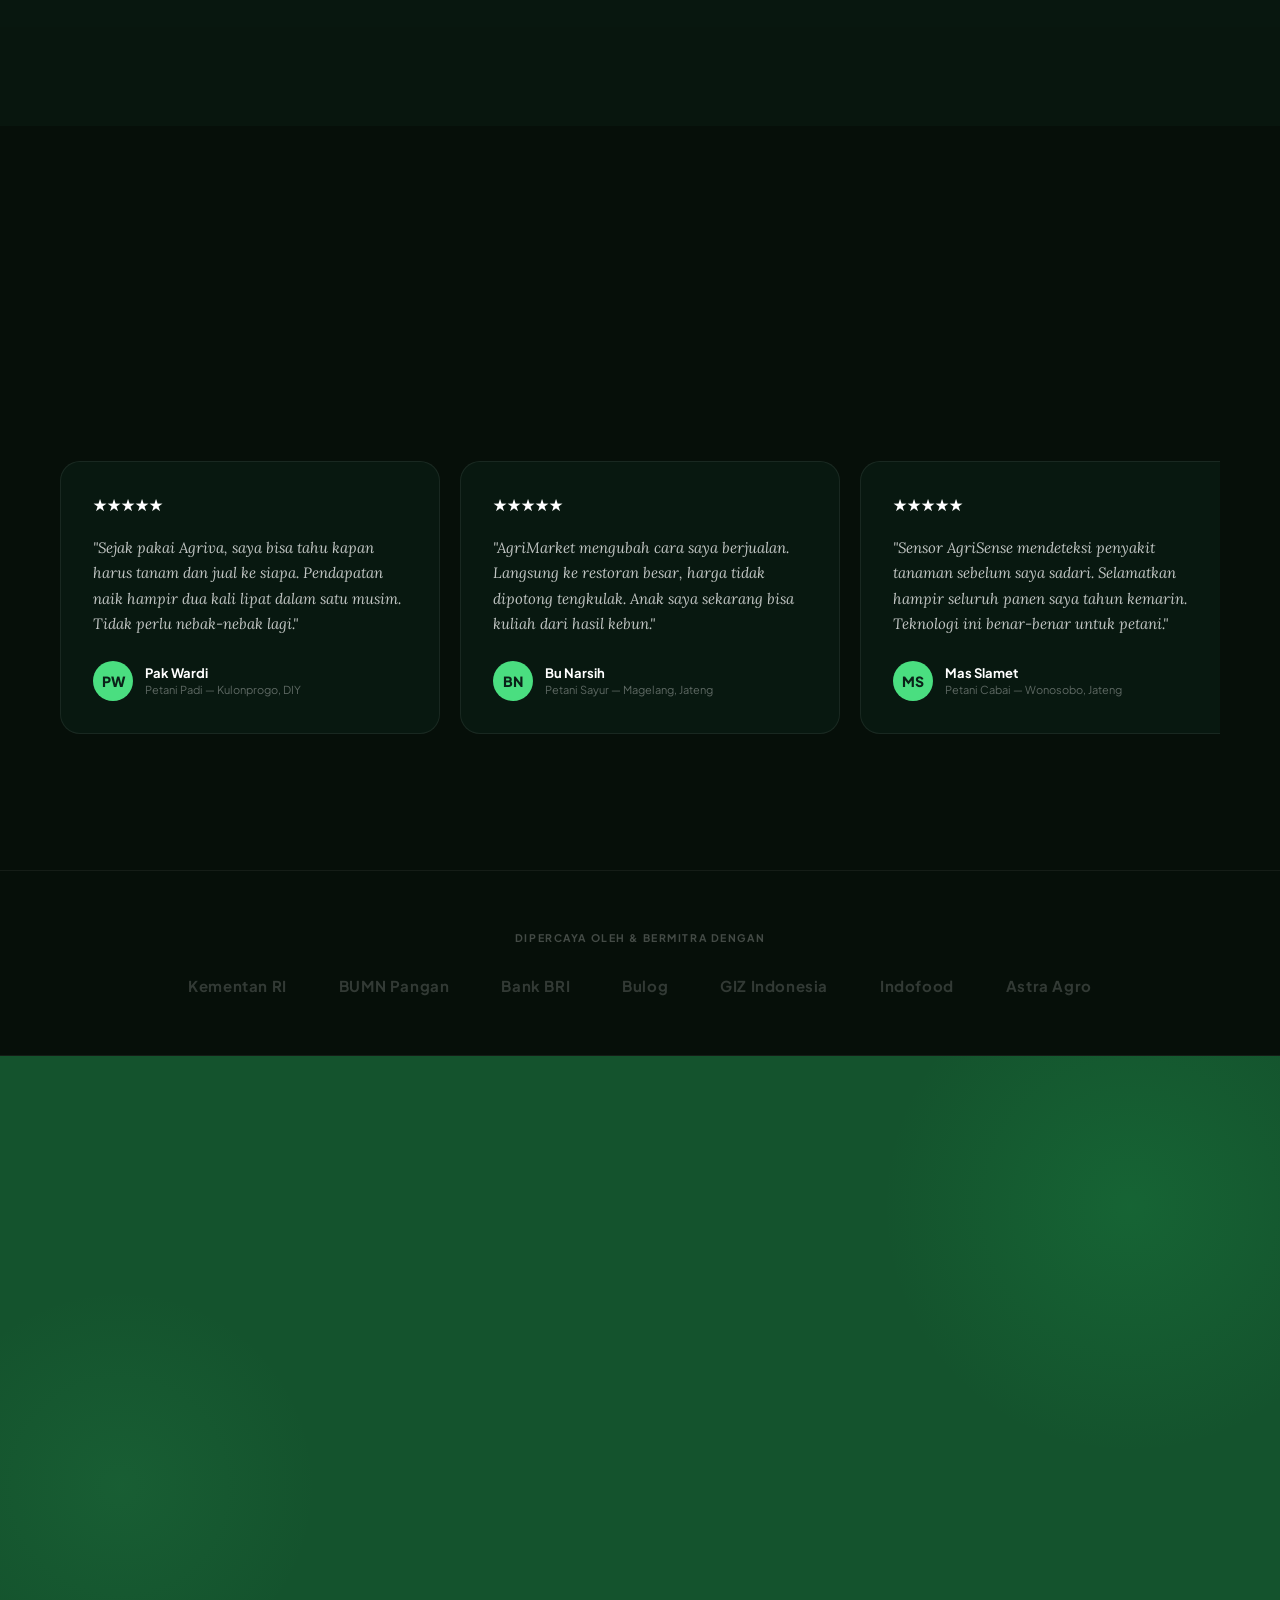
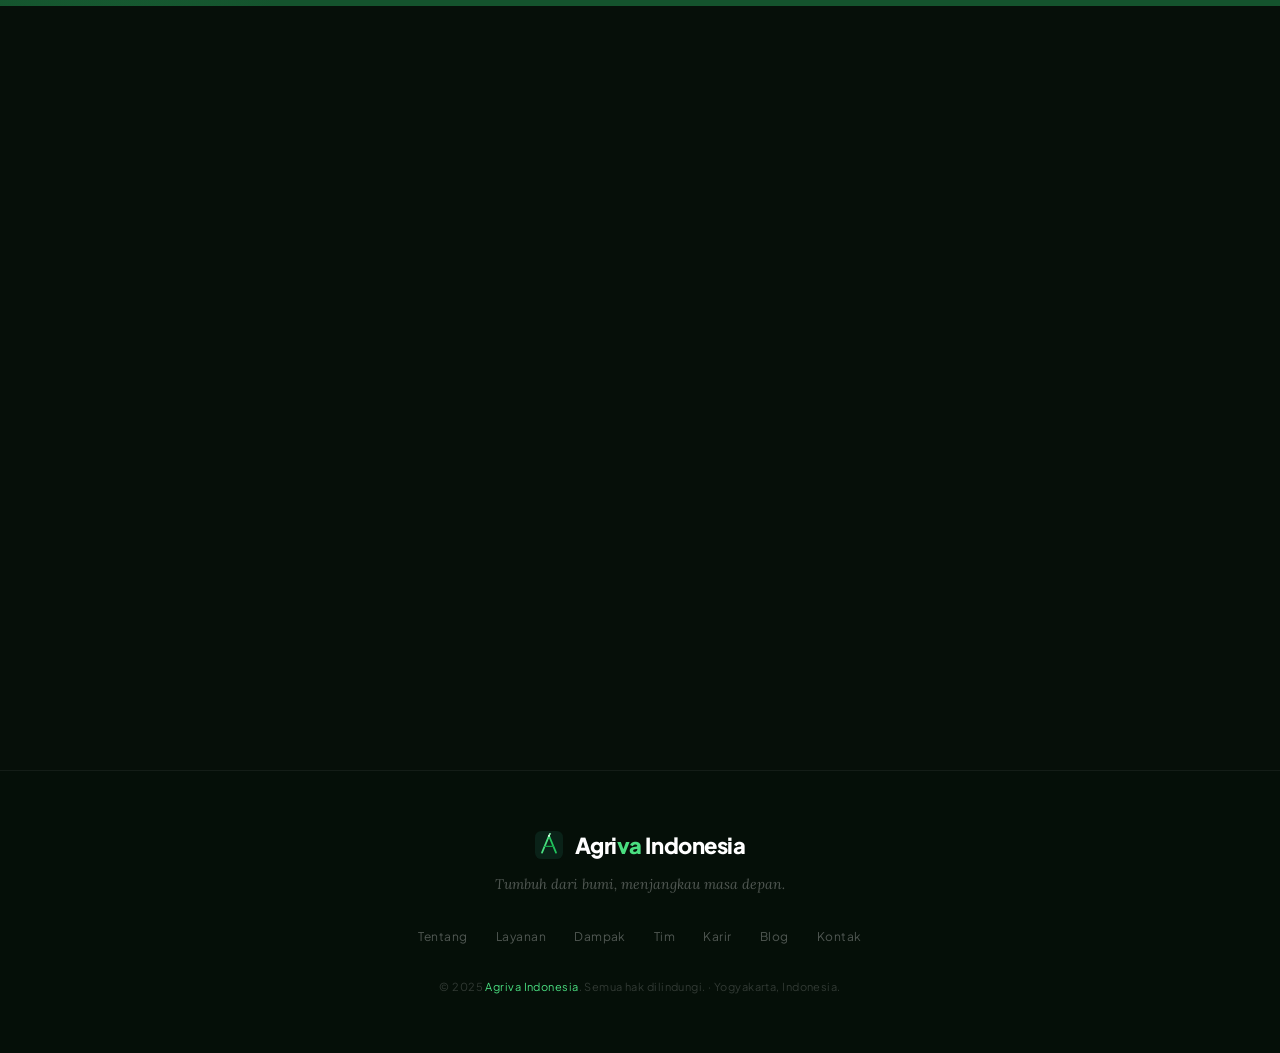
==== commit 076e1f61: "update" ====
--- a/index.html
+++ b/index.html
@@ -601,25 +601,205 @@
 ::-webkit-scrollbar-thumb { background: rgba(34,197,94,.3); border-radius: 3px; }
 
 /* ═══════════════════════════════════════════
-   RESPONSIVE
+   HAMBURGER MENU
+═══════════════════════════════════════════ */
+.nav-hamburger {
+  display: none;
+  flex-direction: column; justify-content: center; align-items: center;
+  gap: 5px; width: 40px; height: 40px;
+  background: rgba(255,255,255,.05);
+  border: 1px solid rgba(255,255,255,.1);
+  border-radius: 10px; cursor: pointer; padding: 8px;
+  transition: background .2s, border-color .2s;
+}
+.nav-hamburger:hover { background: rgba(34,197,94,.1); border-color: rgba(34,197,94,.25); }
+.nav-hamburger span {
+  display: block; width: 20px; height: 1.5px;
+  background: var(--white); border-radius: 2px;
+  transition: transform .3s var(--ease), opacity .2s, width .3s;
+}
+.nav-hamburger.open span:nth-child(1) { transform: translateY(6.5px) rotate(45deg); }
+.nav-hamburger.open span:nth-child(2) { opacity: 0; width: 0; }
+.nav-hamburger.open span:nth-child(3) { transform: translateY(-6.5px) rotate(-45deg); }
+
+/* Mobile menu drawer */
+.mobile-menu {
+  position: fixed; top: 0; right: -100%; width: min(320px, 85vw);
+  height: 100dvh; z-index: 999;
+  background: rgba(6,15,9,.97); backdrop-filter: blur(24px);
+  border-left: 1px solid rgba(255,255,255,.07);
+  padding: 100px 32px 48px;
+  transition: right .4s var(--ease);
+  display: flex; flex-direction: column;
+}
+.mobile-menu.open { right: 0; }
+
+.mobile-overlay {
+  position: fixed; inset: 0; z-index: 998;
+  background: rgba(0,0,0,.6); backdrop-filter: blur(4px);
+  opacity: 0; pointer-events: none;
+  transition: opacity .3s;
+}
+.mobile-overlay.open { opacity: 1; pointer-events: all; }
+
+.mobile-links { list-style: none; display: flex; flex-direction: column; gap: 4px; }
+.mobile-links li { opacity: 0; transform: translateX(20px); transition: opacity .3s, transform .3s; }
+.mobile-menu.open .mobile-links li:nth-child(1) { opacity:1; transform:none; transition-delay:.1s; }
+.mobile-menu.open .mobile-links li:nth-child(2) { opacity:1; transform:none; transition-delay:.15s; }
+.mobile-menu.open .mobile-links li:nth-child(3) { opacity:1; transform:none; transition-delay:.2s; }
+.mobile-menu.open .mobile-links li:nth-child(4) { opacity:1; transform:none; transition-delay:.25s; }
+.mobile-menu.open .mobile-links li:nth-child(5) { opacity:1; transform:none; transition-delay:.3s; }
+.mobile-menu.open .mobile-links li:nth-child(6) { opacity:1; transform:none; transition-delay:.35s; }
+.mobile-links a {
+  display: block; padding: 14px 16px;
+  font-size: 18px; font-weight: 600; color: rgba(255,255,255,.65);
+  text-decoration: none; border-radius: 12px;
+  transition: color .2s, background .2s;
+}
+.mobile-links a:hover, .mobile-links a:active { color: var(--white); background: rgba(34,197,94,.08); }
+.mobile-cta {
+  margin-top: 8px !important;
+  background: var(--leaf) !important; color: var(--forest) !important;
+  font-weight: 800 !important; text-align: center;
+  border-radius: 40px !important;
+}
+.mobile-cta:hover { background: var(--mist) !important; }
+
+/* ═══════════════════════════════════════════
+   RESPONSIVE — TABLET (≤ 900px)
 ═══════════════════════════════════════════ */
 @media (max-width: 900px) {
+  /* Nav */
   nav { padding: 16px 24px; }
   nav.scrolled { padding: 12px 24px; }
   .nav-links { display: none; }
+  .nav-hamburger { display: flex; }
+
+  /* Sections */
   section { padding: 80px 24px; }
+
+  /* Stats */
   .stats { padding: 40px 24px; }
   .stats-inner { grid-template-columns: repeat(2,1fr); }
-  .stat-item { border-right: none; border-bottom: 1px solid rgba(255,255,255,.07); }
-  .about-grid, .impact-inner, .contact-grid { grid-template-columns: 1fr; gap: 48px; }
+  .stat-item { border-right: none; border-bottom: 1px solid rgba(255,255,255,.07); padding: 20px 20px; }
+  .stat-item:last-child { border-bottom: none; }
+
+  /* About */
+  .about-grid { grid-template-columns: 1fr; gap: 48px; }
+  .about-visual { max-width: 320px; margin: 0 auto; aspect-ratio: 1; }
+  .about-ring { transform: translate(-50%,-50%) !important; }
+
+  /* Services */
+  .services-grid { grid-template-columns: repeat(2,1fr); gap: 14px; }
+  .service-card.featured { grid-row: span 1; grid-column: span 2; }
+
+  /* Impact */
+  .impact-inner { grid-template-columns: 1fr; gap: 48px; }
   .impact-left { position: static; }
+  .impact-metrics { grid-template-columns: repeat(2,1fr); }
+
+  /* Team */
+  .team-grid { grid-template-columns: repeat(2,1fr); }
+
+  /* Partners */
+  .partners { padding: 40px 24px; }
+  .partners-row { gap: 28px; }
+
+  /* CTA */
+  .cta-section { padding: 80px 24px; }
+
+  /* Contact */
+  .contact-grid { grid-template-columns: 1fr; gap: 48px; }
+
+  /* Form */
+  .form-row { grid-template-columns: 1fr; }
+
+  /* Footer */
+  footer { padding: 40px 24px; }
+  .footer-links { gap: 16px; }
+}
+
+/* ═══════════════════════════════════════════
+   RESPONSIVE — MOBILE (≤ 640px)
+═══════════════════════════════════════════ */
+@media (max-width: 640px) {
+  /* Nav */
+  nav { padding: 14px 20px; }
+  nav.scrolled { padding: 10px 20px; }
+
+  /* Hero */
+  .hero { padding: 100px 20px 80px; }
+  .hero-title { letter-spacing: -.03em; }
+  .hero-actions { flex-direction: column; align-items: center; gap: 12px; }
+  .btn-primary, .btn-ghost { width: 100%; max-width: 280px; text-align: center; }
+  .hero-mark svg { width: 90px; height: 90px; }
+
+  /* Sections */
+  section { padding: 64px 20px; }
+
+  /* Stats — single column */
+  .stats { padding: 32px 20px; }
+  .stats-inner { grid-template-columns: repeat(2,1fr); }
+  .stat-item { padding: 16px 12px; }
+
+  /* About */
+  .about-visual { max-width: 240px; }
+
+  /* Services — single column */
   .services-grid { grid-template-columns: 1fr; }
-  .service-card.featured { grid-row: span 1; }
-  .team-grid { grid-template-columns: repeat(2,1fr); }
-  .partners { padding: 40px 24px; }
-  .cta-section { padding: 80px 24px; }
-  .form-row { grid-template-columns: 1fr; }
-  footer { padding: 40px 24px; }
+  .service-card.featured { grid-column: span 1; }
+  .service-card { padding: 28px 24px; }
+
+  /* Impact metrics */
+  .impact-metrics { grid-template-columns: 1fr 1fr; }
+
+  /* Team — single column */
+  .team-grid { grid-template-columns: 1fr; max-width: 400px; margin-left: auto; margin-right: auto; }
+
+  /* Testimonials */
+  .testi-card { width: min(320px, 80vw); }
+
+  /* Partners */
+  .partners { padding: 32px 20px; }
+  .partners-row { gap: 20px; }
+
+  /* CTA */
+  .cta-section { padding: 64px 20px; }
+  .cta-actions { flex-direction: column; align-items: center; }
+  .btn-white, .cta-actions .btn-ghost { width: 100%; max-width: 280px; text-align: center; }
+
+  /* Contact */
+  .contact-grid { gap: 36px; }
+
+  /* Form */
+  .form-submit { width: 100%; text-align: center; }
+
+  /* Footer */
+  footer { padding: 36px 20px; }
+  .footer-links { gap: 12px; }
+}
+
+/* ═══════════════════════════════════════════
+   RESPONSIVE — SMALL PHONE (≤ 420px)
+═══════════════════════════════════════════ */
+@media (max-width: 420px) {
+  .stats-inner { grid-template-columns: 1fr 1fr; }
+  .stat-num { font-size: 28px; }
+  .hero-badge { font-size: 9.5px; }
+  .impact-metrics { grid-template-columns: 1fr; }
+  .metric-card { padding: 22px 18px; }
+  .section-title { letter-spacing: -.02em; }
+  .testi-card { width: calc(100vw - 48px); }
+}
+
+/* ═══════════════════════════════════════════
+   TOUCH DEVICES — disable custom cursor
+═══════════════════════════════════════════ */
+@media (hover: none) and (pointer: coarse) {
+  body { cursor: auto; }
+  .cursor, .cursor-ring { display: none; }
+  .service-card, .team-card, .form-submit { cursor: pointer; }
+  select.form-input { cursor: pointer; }
 }
 </style>
 </head>
@@ -649,7 +829,23 @@
     <li><a href="#team">Tim</a></li>
     <li><a href="#contact" class="nav-cta">Hubungi Kami</a></li>
   </ul>
+  <button class="nav-hamburger" id="navHamburger" aria-label="Toggle menu" aria-expanded="false">
+    <span></span><span></span><span></span>
+  </button>
 </nav>
+
+<!-- MOBILE MENU DRAWER -->
+<div class="mobile-menu" id="mobileMenu">
+  <ul class="mobile-links">
+    <li><a href="#about">Tentang</a></li>
+    <li><a href="#services">Layanan</a></li>
+    <li><a href="#impact">Dampak</a></li>
+    <li><a href="#team">Tim</a></li>
+    <li><a href="#contact">Kontak</a></li>
+    <li><a href="#contact" class="mobile-cta">Hubungi Kami</a></li>
+  </ul>
+</div>
+<div class="mobile-overlay" id="mobileOverlay"></div>
 
 <!-- HERO -->
 <section class="hero" id="home">
@@ -1110,7 +1306,7 @@
           </div>
           <div>
             <div class="contact-label">Email</div>
-            <div class="contact-value">halo@agriva.id</div>
+            <div class="contact-value"><a href="/cdn-cgi/l/email-protection" class="__cf_email__" data-cfemail="7018111c1f301117021906115e1914">[email&#160;protected]</a></div>
           </div>
         </div>
         <div class="contact-item">
@@ -1185,7 +1381,7 @@
   <div class="footer-copy">© 2025 <span>Agriva Indonesia</span>. Semua hak dilindungi. · Yogyakarta, Indonesia.</div>
 </footer>
 
-<script>
+<script data-cfasync="false" src="/cdn-cgi/scripts/5c5dd728/cloudflare-static/email-decode.min.js"></script><script>
 /* ─── CURSOR ─────────────────────── */
 const cursor = document.getElementById('cursor');
 const ring   = document.getElementById('cursorRing');
@@ -1261,12 +1457,26 @@
   });
 });
 
-/* ─── FORM SUBMIT ───────────────── */
-document.querySelector('.form-submit').addEventListener('click',function(){
-  this.textContent='Pesan Terkirim ✓';
-  this.style.background='#16A34A';
-  setTimeout(()=>{this.textContent='Kirim Pesan →';this.style.background='';},3000);
-});
-</script>
-</body>
-</html>
+/* ─── CURSOR — disable on touch ─── */
+const isTouch = window.matchMedia('(hover: none) and (pointer: coarse)').matches;
+if(isTouch){ cursor.style.display='none'; ring.style.display='none'; }
+
+/* ─── HAMBURGER MENU ────────────── */
+const hamburger = document.getElementById('navHamburger');
+const mobileMenu = document.getElementById('mobileMenu');
+const overlay = document.getElementById('mobileOverlay');
+
+function toggleMenu(open){
+  hamburger.classList.toggle('open', open);
+  hamburger.setAttribute('aria-expanded', open);
+  mobileMenu.classList.toggle('open', open);
+  overlay.classList.toggle('open', open);
+  document.body.style.overflow = open ? 'hidden' : '';
+}
+
+hamburger.addEventListener('click', ()=> toggleMenu(!mobileMenu.classList.contains('open')));
+overlay.addEventListener('click', ()=> toggleMenu(false));
+
+document.querySelectorAll('.mobile-links a').forEach(a=>{
+  a.addEventListener('click',()=> toggleMenu(false));
+});
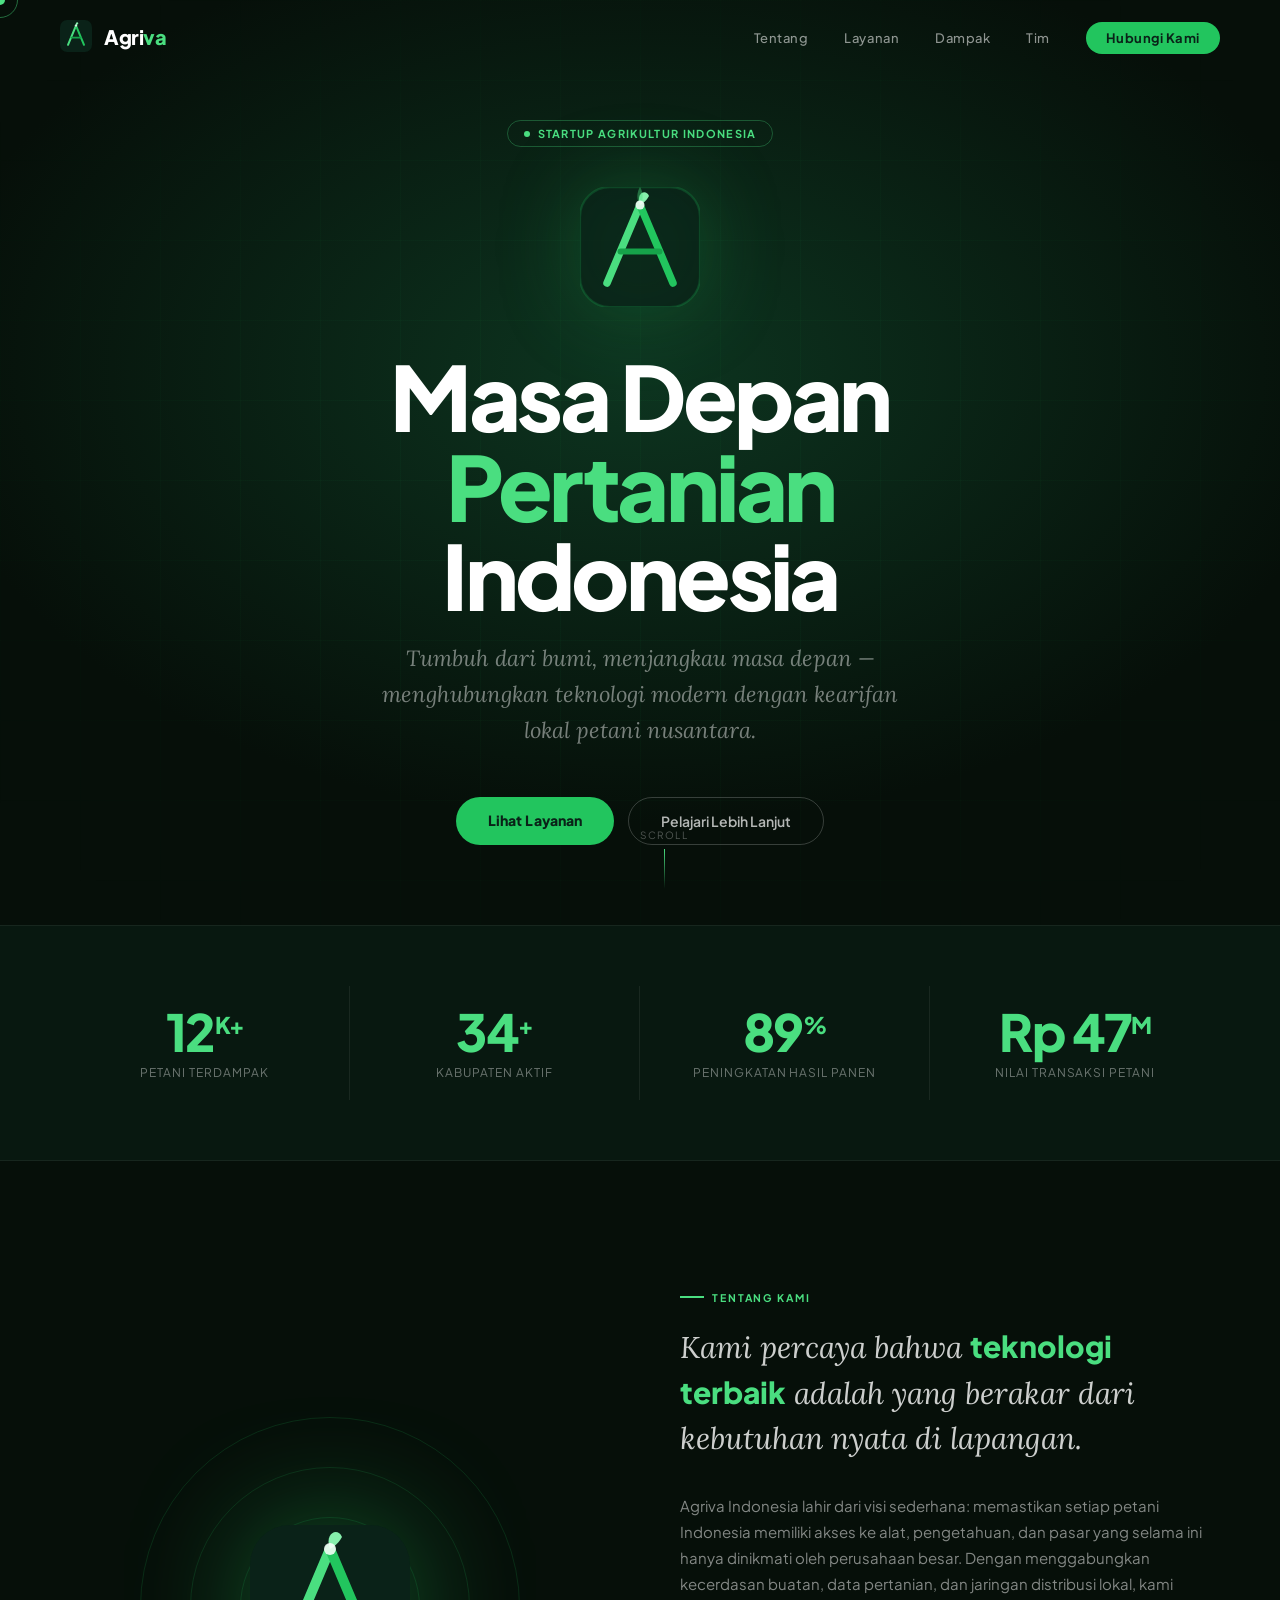
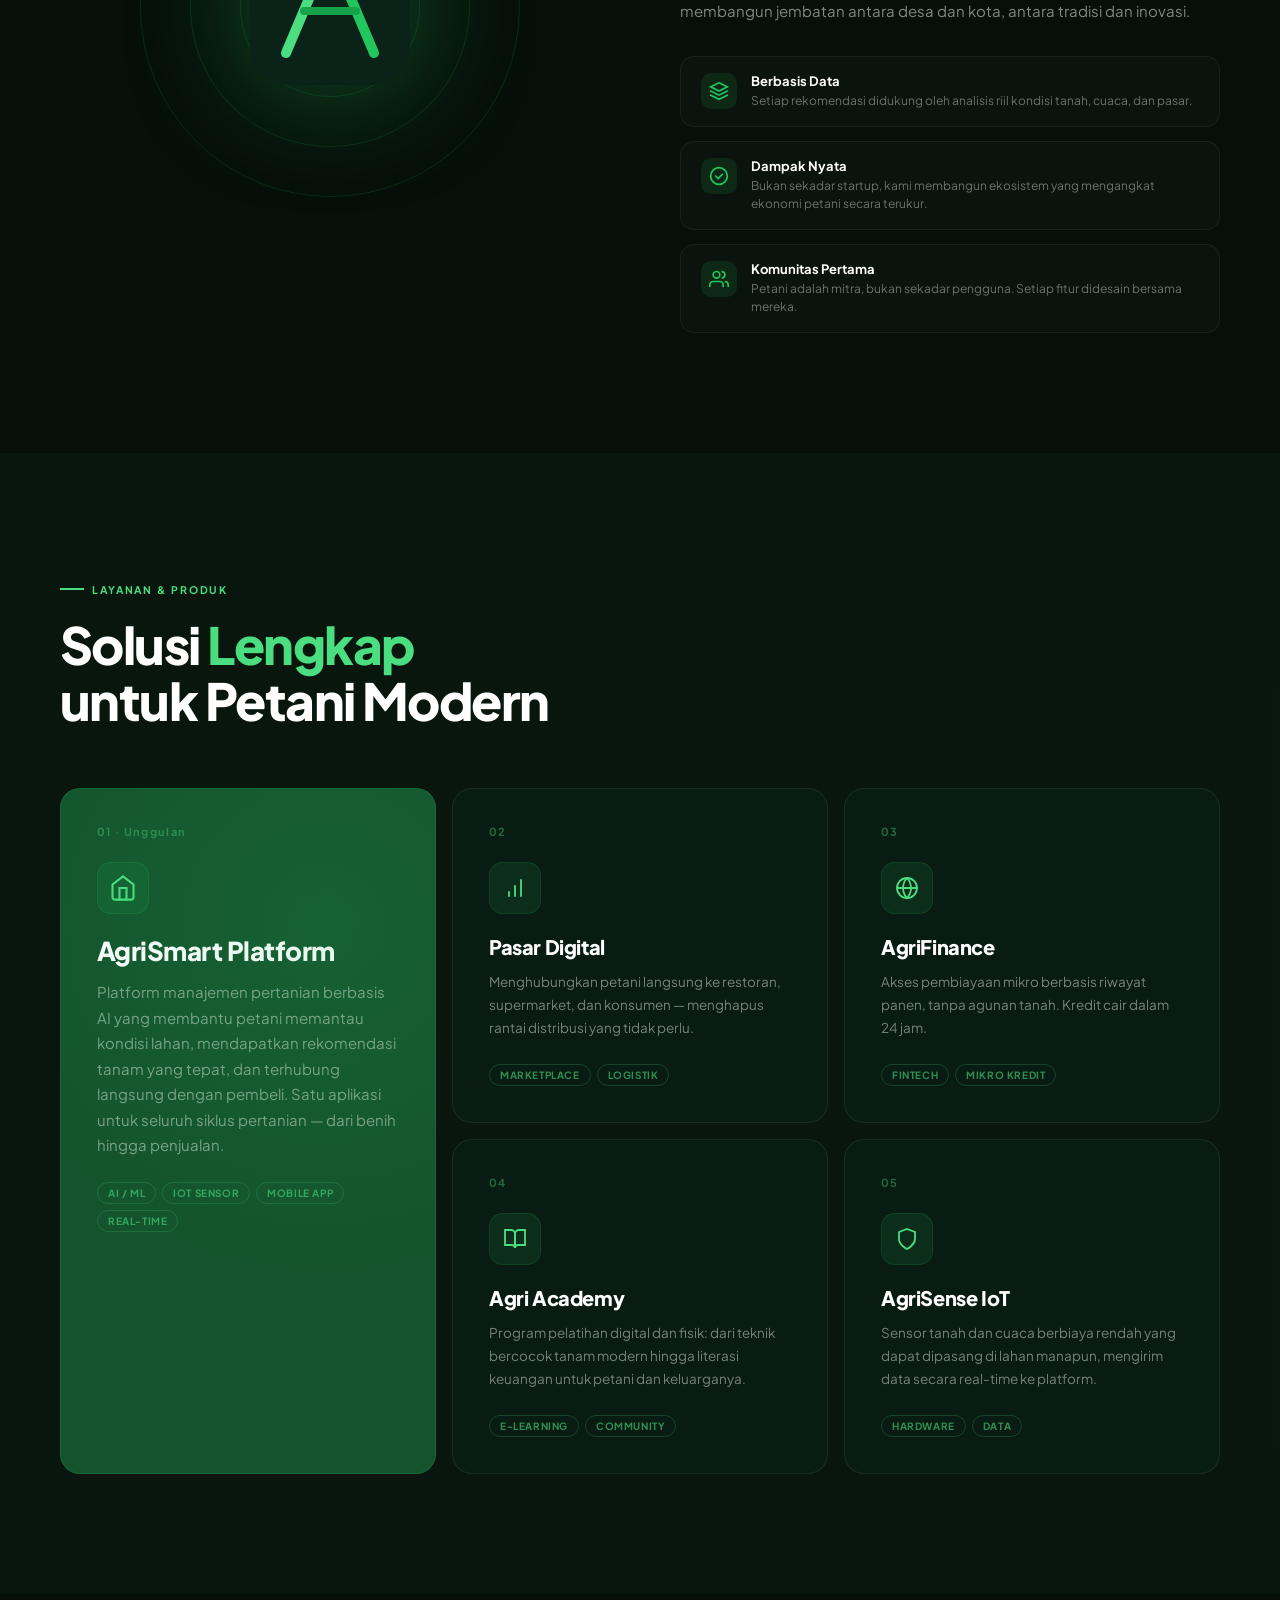
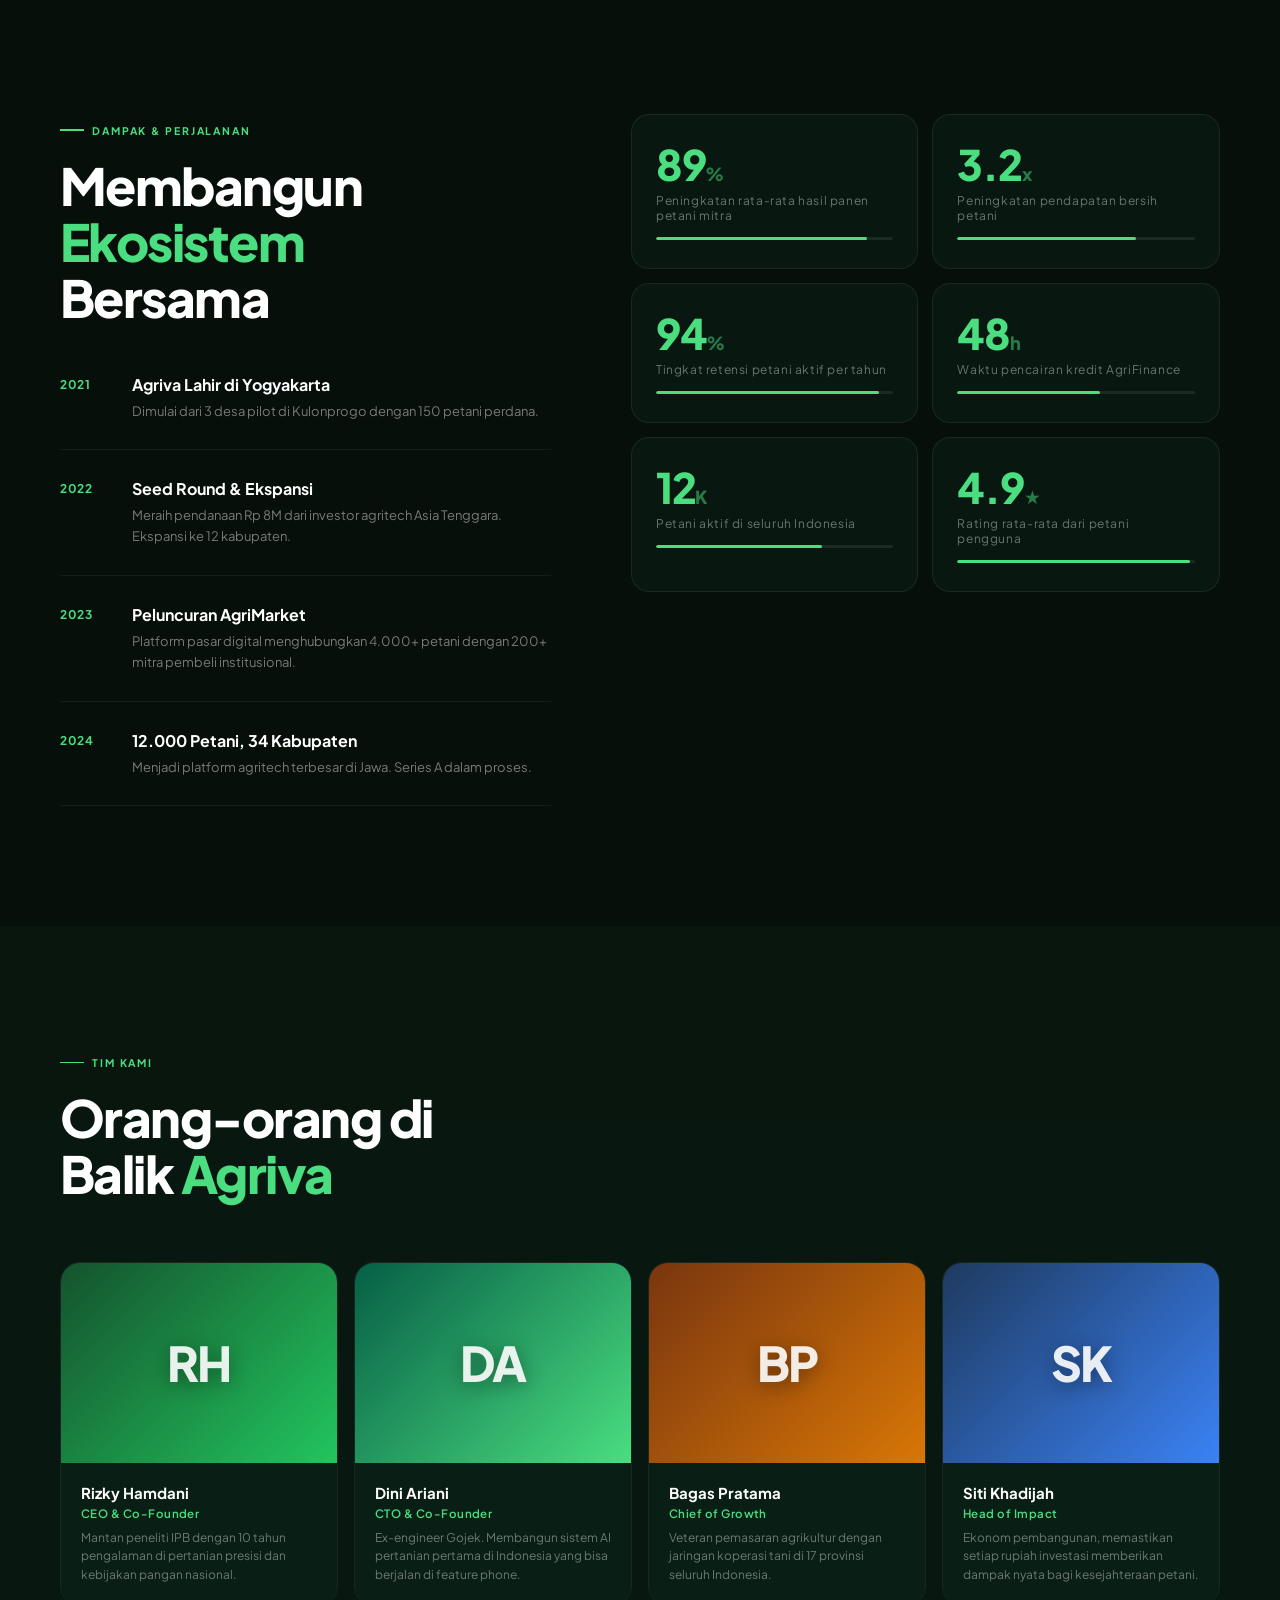
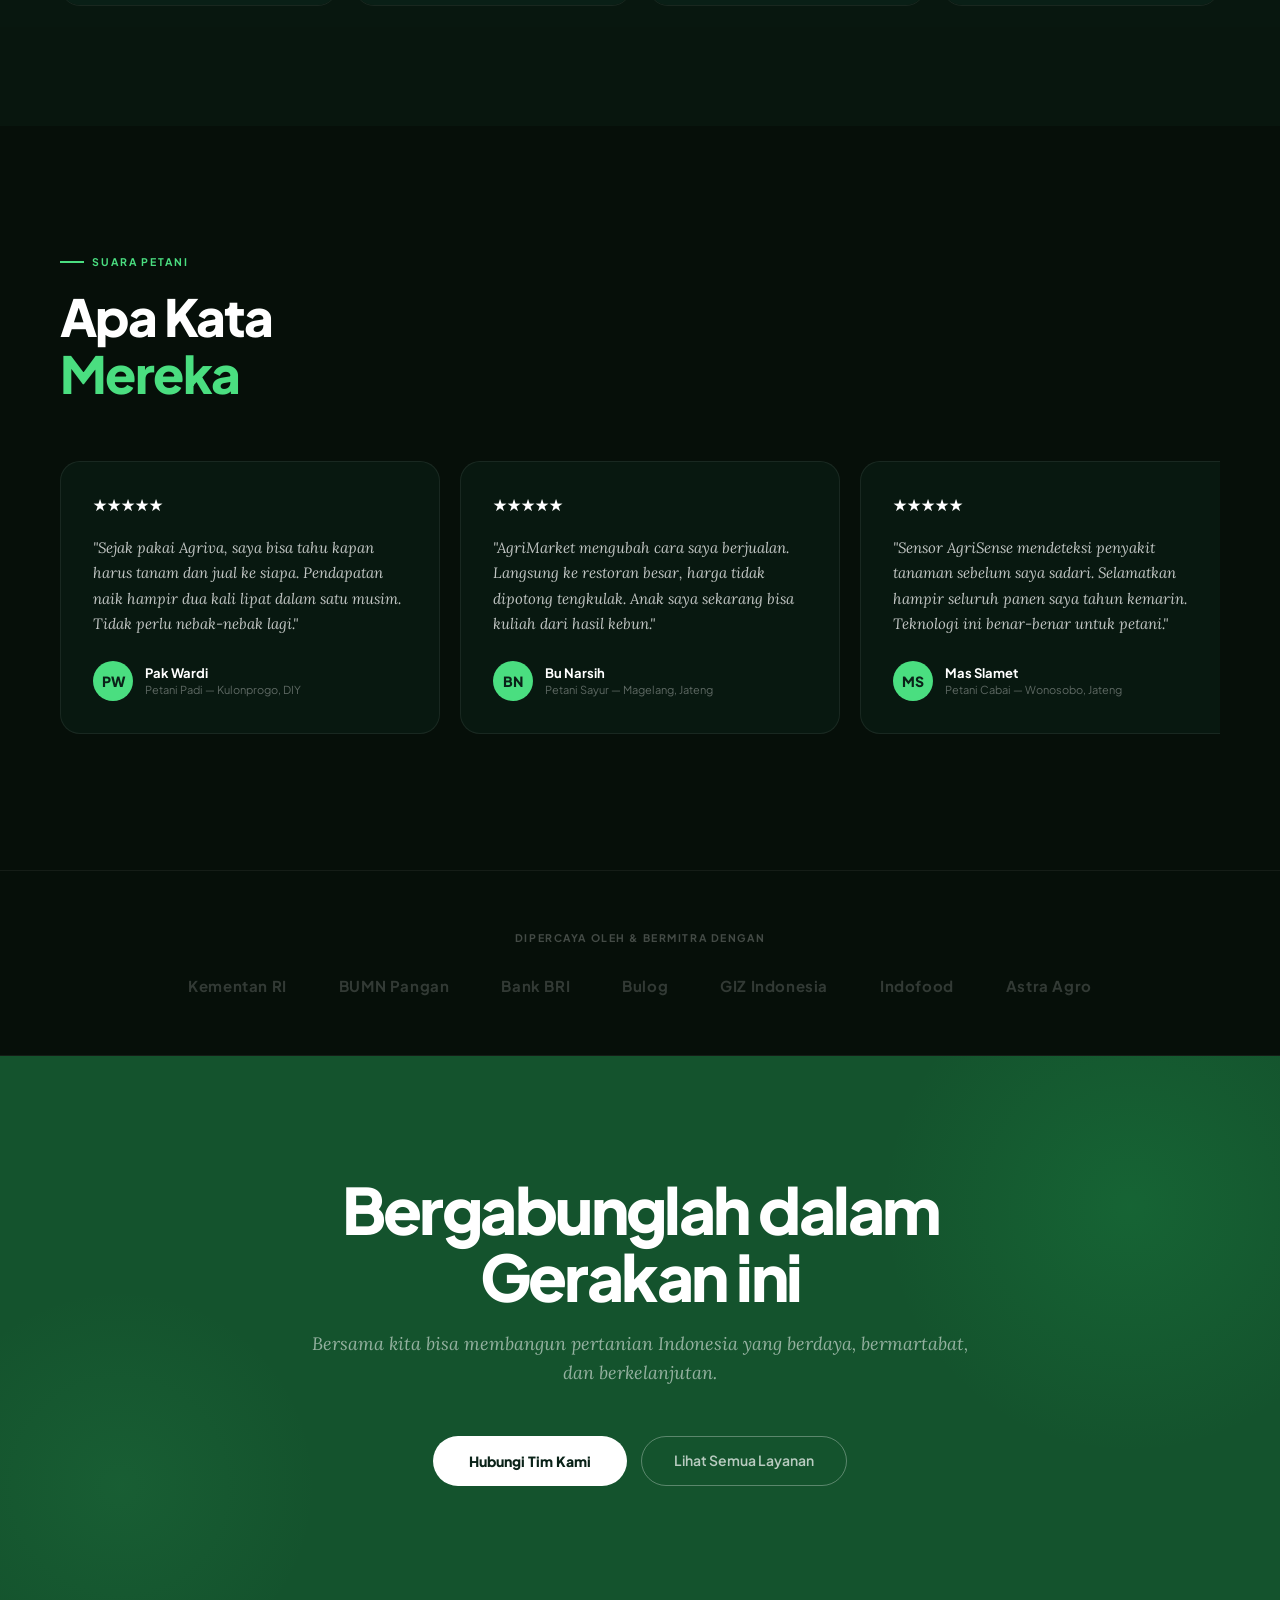
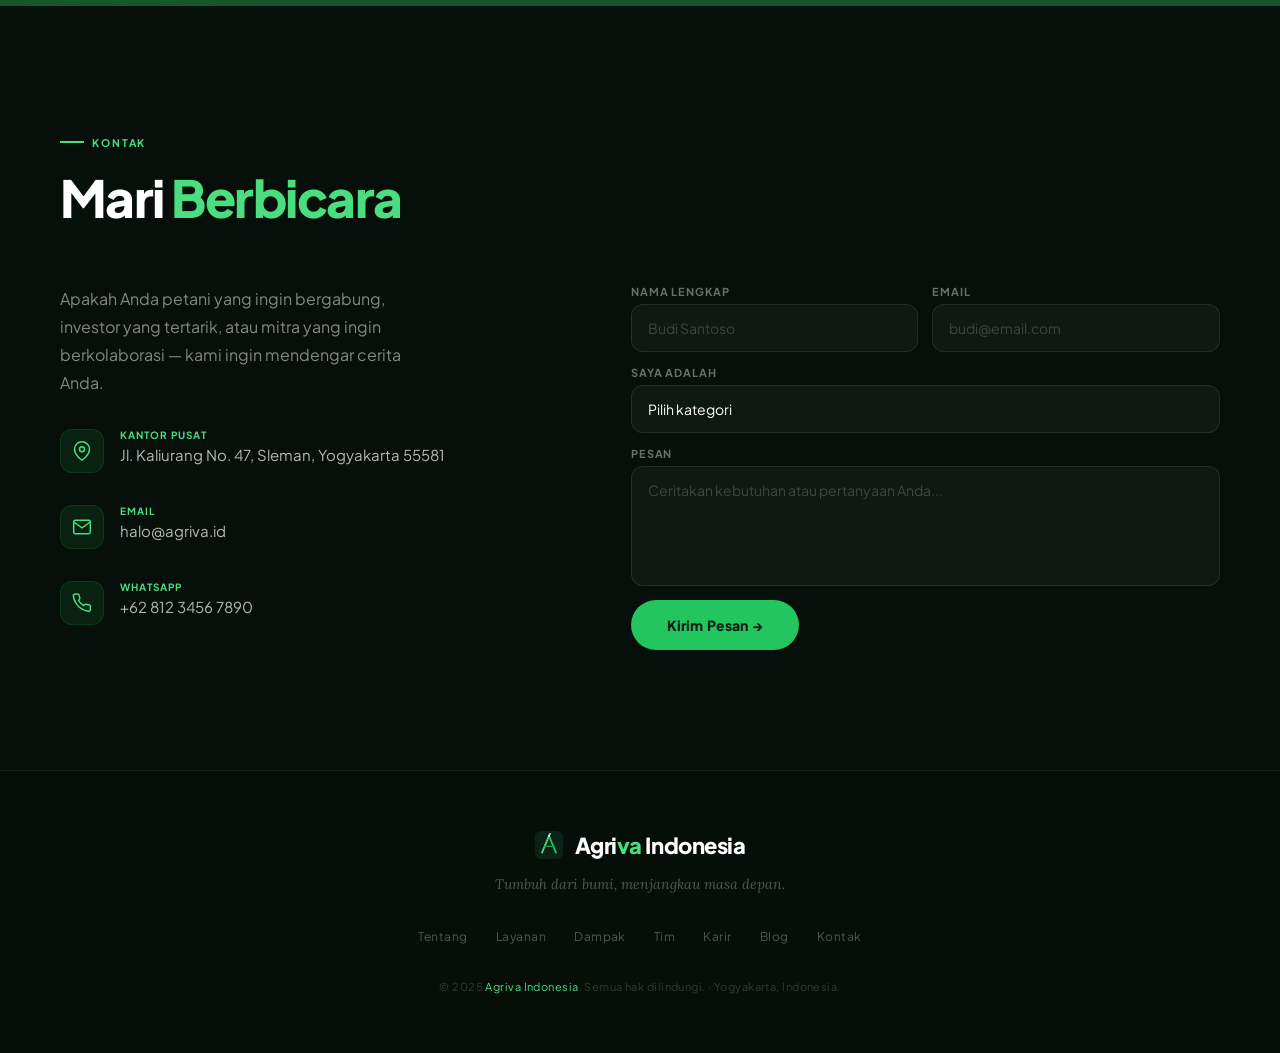
==== commit 9c9e6ba9: "small update" ====
--- a/index.html
+++ b/index.html
@@ -601,195 +601,158 @@
 ::-webkit-scrollbar-thumb { background: rgba(34,197,94,.3); border-radius: 3px; }
 
 /* ═══════════════════════════════════════════
-   HAMBURGER MENU
+   HAMBURGER & MOBILE MENU
 ═══════════════════════════════════════════ */
 .nav-hamburger {
-  display: none;
-  flex-direction: column; justify-content: center; align-items: center;
+  display: none; flex-direction: column; justify-content: center; align-items: center;
   gap: 5px; width: 40px; height: 40px;
-  background: rgba(255,255,255,.05);
-  border: 1px solid rgba(255,255,255,.1);
+  background: rgba(255,255,255,.05); border: 1px solid rgba(255,255,255,.1);
   border-radius: 10px; cursor: pointer; padding: 8px;
-  transition: background .2s, border-color .2s;
-}
-.nav-hamburger:hover { background: rgba(34,197,94,.1); border-color: rgba(34,197,94,.25); }
+  transition: background .2s, border-color .2s; flex-shrink: 0;
+}
+.nav-hamburger:hover { background: rgba(34,197,94,.1); border-color: rgba(34,197,94,.3); }
 .nav-hamburger span {
-  display: block; width: 20px; height: 1.5px;
-  background: var(--white); border-radius: 2px;
-  transition: transform .3s var(--ease), opacity .2s, width .3s;
+  display: block; width: 20px; height: 1.5px; background: var(--white);
+  border-radius: 2px; transition: transform .35s var(--ease), opacity .2s, width .3s;
 }
 .nav-hamburger.open span:nth-child(1) { transform: translateY(6.5px) rotate(45deg); }
 .nav-hamburger.open span:nth-child(2) { opacity: 0; width: 0; }
 .nav-hamburger.open span:nth-child(3) { transform: translateY(-6.5px) rotate(-45deg); }
 
-/* Mobile menu drawer */
 .mobile-menu {
-  position: fixed; top: 0; right: -100%; width: min(320px, 85vw);
+  position: fixed; top: 0; right: -100%; width: min(320px, 88vw);
   height: 100dvh; z-index: 999;
   background: rgba(6,15,9,.97); backdrop-filter: blur(24px);
   border-left: 1px solid rgba(255,255,255,.07);
-  padding: 100px 32px 48px;
+  padding: 96px 28px 48px;
   transition: right .4s var(--ease);
-  display: flex; flex-direction: column;
 }
 .mobile-menu.open { right: 0; }
-
 .mobile-overlay {
   position: fixed; inset: 0; z-index: 998;
-  background: rgba(0,0,0,.6); backdrop-filter: blur(4px);
-  opacity: 0; pointer-events: none;
-  transition: opacity .3s;
+  background: rgba(0,0,0,.55); backdrop-filter: blur(3px);
+  opacity: 0; pointer-events: none; transition: opacity .3s;
 }
 .mobile-overlay.open { opacity: 1; pointer-events: all; }
-
-.mobile-links { list-style: none; display: flex; flex-direction: column; gap: 4px; }
+.mobile-links { list-style: none; display: flex; flex-direction: column; gap: 2px; }
 .mobile-links li { opacity: 0; transform: translateX(20px); transition: opacity .3s, transform .3s; }
-.mobile-menu.open .mobile-links li:nth-child(1) { opacity:1; transform:none; transition-delay:.1s; }
-.mobile-menu.open .mobile-links li:nth-child(2) { opacity:1; transform:none; transition-delay:.15s; }
-.mobile-menu.open .mobile-links li:nth-child(3) { opacity:1; transform:none; transition-delay:.2s; }
-.mobile-menu.open .mobile-links li:nth-child(4) { opacity:1; transform:none; transition-delay:.25s; }
-.mobile-menu.open .mobile-links li:nth-child(5) { opacity:1; transform:none; transition-delay:.3s; }
-.mobile-menu.open .mobile-links li:nth-child(6) { opacity:1; transform:none; transition-delay:.35s; }
+.mobile-menu.open .mobile-links li:nth-child(1){opacity:1;transform:none;transition-delay:.08s}
+.mobile-menu.open .mobile-links li:nth-child(2){opacity:1;transform:none;transition-delay:.13s}
+.mobile-menu.open .mobile-links li:nth-child(3){opacity:1;transform:none;transition-delay:.18s}
+.mobile-menu.open .mobile-links li:nth-child(4){opacity:1;transform:none;transition-delay:.23s}
+.mobile-menu.open .mobile-links li:nth-child(5){opacity:1;transform:none;transition-delay:.28s}
+.mobile-menu.open .mobile-links li:nth-child(6){opacity:1;transform:none;transition-delay:.33s}
 .mobile-links a {
-  display: block; padding: 14px 16px;
-  font-size: 18px; font-weight: 600; color: rgba(255,255,255,.65);
-  text-decoration: none; border-radius: 12px;
+  display: block; padding: 13px 16px; font-size: 17px; font-weight: 600;
+  color: rgba(255,255,255,.6); text-decoration: none; border-radius: 12px;
   transition: color .2s, background .2s;
 }
-.mobile-links a:hover, .mobile-links a:active { color: var(--white); background: rgba(34,197,94,.08); }
+.mobile-links a:hover, .mobile-links a:active { color: var(--white); background: rgba(34,197,94,.07); }
+.mobile-links li:nth-child(6) { margin-top: 12px; }
 .mobile-cta {
-  margin-top: 8px !important;
   background: var(--leaf) !important; color: var(--forest) !important;
-  font-weight: 800 !important; text-align: center;
-  border-radius: 40px !important;
+  font-weight: 800 !important; text-align: center; border-radius: 40px !important;
 }
 .mobile-cta:hover { background: var(--mist) !important; }
 
 /* ═══════════════════════════════════════════
-   RESPONSIVE — TABLET (≤ 900px)
+   RESPONSIVE — TABLET  ≤ 900px
 ═══════════════════════════════════════════ */
 @media (max-width: 900px) {
-  /* Nav */
   nav { padding: 16px 24px; }
   nav.scrolled { padding: 12px 24px; }
   .nav-links { display: none; }
   .nav-hamburger { display: flex; }
 
-  /* Sections */
   section { padding: 80px 24px; }
 
-  /* Stats */
   .stats { padding: 40px 24px; }
   .stats-inner { grid-template-columns: repeat(2,1fr); }
-  .stat-item { border-right: none; border-bottom: 1px solid rgba(255,255,255,.07); padding: 20px 20px; }
-  .stat-item:last-child { border-bottom: none; }
-
-  /* About */
+  .stat-item { border-right: none; border-bottom: 1px solid rgba(255,255,255,.07); padding: 20px; }
+  .stat-item:nth-child(3), .stat-item:nth-child(4) { border-bottom: none; }
+
   .about-grid { grid-template-columns: 1fr; gap: 48px; }
-  .about-visual { max-width: 320px; margin: 0 auto; aspect-ratio: 1; }
-  .about-ring { transform: translate(-50%,-50%) !important; }
-
-  /* Services */
+  .about-visual { max-width: 300px; margin: 0 auto; }
+
   .services-grid { grid-template-columns: repeat(2,1fr); gap: 14px; }
-  .service-card.featured { grid-row: span 1; grid-column: span 2; }
-
-  /* Impact */
+  .service-card.featured { grid-column: span 2; grid-row: span 1; }
+
   .impact-inner { grid-template-columns: 1fr; gap: 48px; }
   .impact-left { position: static; }
   .impact-metrics { grid-template-columns: repeat(2,1fr); }
 
-  /* Team */
   .team-grid { grid-template-columns: repeat(2,1fr); }
 
-  /* Partners */
   .partners { padding: 40px 24px; }
   .partners-row { gap: 28px; }
 
-  /* CTA */
   .cta-section { padding: 80px 24px; }
 
-  /* Contact */
   .contact-grid { grid-template-columns: 1fr; gap: 48px; }
-
-  /* Form */
   .form-row { grid-template-columns: 1fr; }
 
-  /* Footer */
   footer { padding: 40px 24px; }
   .footer-links { gap: 16px; }
 }
 
 /* ═══════════════════════════════════════════
-   RESPONSIVE — MOBILE (≤ 640px)
+   RESPONSIVE — MOBILE  ≤ 640px
 ═══════════════════════════════════════════ */
 @media (max-width: 640px) {
-  /* Nav */
   nav { padding: 14px 20px; }
   nav.scrolled { padding: 10px 20px; }
 
-  /* Hero */
-  .hero { padding: 100px 20px 80px; }
-  .hero-title { letter-spacing: -.03em; }
+  .hero { padding: 96px 20px 72px; }
+  .hero-mark svg { width: 88px; height: 88px; }
   .hero-actions { flex-direction: column; align-items: center; gap: 12px; }
-  .btn-primary, .btn-ghost { width: 100%; max-width: 280px; text-align: center; }
-  .hero-mark svg { width: 90px; height: 90px; }
-
-  /* Sections */
-  section { padding: 64px 20px; }
-
-  /* Stats — single column */
-  .stats { padding: 32px 20px; }
-  .stats-inner { grid-template-columns: repeat(2,1fr); }
-  .stat-item { padding: 16px 12px; }
-
-  /* About */
-  .about-visual { max-width: 240px; }
-
-  /* Services — single column */
+  .btn-primary, .btn-ghost { width: 100%; max-width: 300px; text-align: center; }
+
+  section { padding: 60px 20px; }
+
+  .stats { padding: 28px 20px; }
+
+  .about-visual { max-width: 220px; }
+  .about-ring { transform: translate(-50%,-50%) scale(0.7) !important; }
+
   .services-grid { grid-template-columns: 1fr; }
   .service-card.featured { grid-column: span 1; }
-  .service-card { padding: 28px 24px; }
-
-  /* Impact metrics */
+  .service-card { padding: 28px 22px; }
+
   .impact-metrics { grid-template-columns: 1fr 1fr; }
-
-  /* Team — single column */
-  .team-grid { grid-template-columns: 1fr; max-width: 400px; margin-left: auto; margin-right: auto; }
-
-  /* Testimonials */
-  .testi-card { width: min(320px, 80vw); }
-
-  /* Partners */
-  .partners { padding: 32px 20px; }
-  .partners-row { gap: 20px; }
-
-  /* CTA */
-  .cta-section { padding: 64px 20px; }
+  .metric-card { padding: 22px 18px; }
+  .metric-num { font-size: 34px; }
+
+  .team-grid { grid-template-columns: 1fr; max-width: 380px; margin-inline: auto; }
+
+  .testi-card { width: min(330px, calc(100vw - 48px)); }
+
+  .partners { padding: 28px 20px; }
+  .partners-row { gap: 16px; }
+  .partner-name { font-size: 13px; }
+
+  .cta-section { padding: 60px 20px; }
+  .cta-sub { font-size: 16px; }
   .cta-actions { flex-direction: column; align-items: center; }
-  .btn-white, .cta-actions .btn-ghost { width: 100%; max-width: 280px; text-align: center; }
-
-  /* Contact */
-  .contact-grid { gap: 36px; }
-
-  /* Form */
-  .form-submit { width: 100%; text-align: center; }
-
-  /* Footer */
-  footer { padding: 36px 20px; }
+  .btn-white, .cta-actions .btn-ghost { width: 100%; max-width: 300px; text-align: center; }
+
+  .form-submit { width: 100%; text-align: center; align-self: stretch; }
+
+  footer { padding: 32px 20px; }
   .footer-links { gap: 12px; }
-}
-
-/* ═══════════════════════════════════════════
-   RESPONSIVE — SMALL PHONE (≤ 420px)
+  .footer-copy { font-size: 10px; }
+}
+
+/* ═══════════════════════════════════════════
+   RESPONSIVE — SMALL PHONE  ≤ 420px
 ═══════════════════════════════════════════ */
 @media (max-width: 420px) {
-  .stats-inner { grid-template-columns: 1fr 1fr; }
+  .hero-badge { font-size: 9px; letter-spacing: .08em; }
+  .hero-mark svg { width: 72px; height: 72px; }
   .stat-num { font-size: 28px; }
-  .hero-badge { font-size: 9.5px; }
+  .stat-label { font-size: 10px; }
   .impact-metrics { grid-template-columns: 1fr; }
-  .metric-card { padding: 22px 18px; }
+  .testi-card { width: calc(100vw - 40px); padding: 24px 20px; }
   .section-title { letter-spacing: -.02em; }
-  .testi-card { width: calc(100vw - 48px); }
 }
 
 /* ═══════════════════════════════════════════
@@ -797,9 +760,8 @@
 ═══════════════════════════════════════════ */
 @media (hover: none) and (pointer: coarse) {
   body { cursor: auto; }
-  .cursor, .cursor-ring { display: none; }
-  .service-card, .team-card, .form-submit { cursor: pointer; }
-  select.form-input { cursor: pointer; }
+  .cursor, .cursor-ring { display: none !important; }
+  .service-card, .team-card, .form-submit, select.form-input { cursor: pointer; }
 }
 </style>
 </head>
@@ -829,13 +791,13 @@
     <li><a href="#team">Tim</a></li>
     <li><a href="#contact" class="nav-cta">Hubungi Kami</a></li>
   </ul>
-  <button class="nav-hamburger" id="navHamburger" aria-label="Toggle menu" aria-expanded="false">
+  <button class="nav-hamburger" id="navHamburger" aria-label="Buka menu" aria-expanded="false">
     <span></span><span></span><span></span>
   </button>
 </nav>
 
-<!-- MOBILE MENU DRAWER -->
-<div class="mobile-menu" id="mobileMenu">
+<!-- MOBILE MENU -->
+<div class="mobile-menu" id="mobileMenu" aria-hidden="true">
   <ul class="mobile-links">
     <li><a href="#about">Tentang</a></li>
     <li><a href="#services">Layanan</a></li>
@@ -1306,7 +1268,7 @@
           </div>
           <div>
             <div class="contact-label">Email</div>
-            <div class="contact-value"><a href="/cdn-cgi/l/email-protection" class="__cf_email__" data-cfemail="7018111c1f301117021906115e1914">[email&#160;protected]</a></div>
+            <div class="contact-value">halo@agriva.id</div>
           </div>
         </div>
         <div class="contact-item">
@@ -1457,26 +1419,33 @@
   });
 });
 
+/* ─── FORM SUBMIT ───────────────── */
+document.querySelector('.form-submit').addEventListener('click',function(){
+  this.textContent='Pesan Terkirim ✓';
+  this.style.background='#16A34A';
+  setTimeout(()=>{this.textContent='Kirim Pesan →';this.style.background='';},3000);
+});
+
 /* ─── CURSOR — disable on touch ─── */
 const isTouch = window.matchMedia('(hover: none) and (pointer: coarse)').matches;
-if(isTouch){ cursor.style.display='none'; ring.style.display='none'; }
+if(isTouch){ if(cursor) cursor.style.display='none'; if(ring) ring.style.display='none'; }
 
 /* ─── HAMBURGER MENU ────────────── */
 const hamburger = document.getElementById('navHamburger');
 const mobileMenu = document.getElementById('mobileMenu');
-const overlay = document.getElementById('mobileOverlay');
+const overlay    = document.getElementById('mobileOverlay');
 
 function toggleMenu(open){
   hamburger.classList.toggle('open', open);
-  hamburger.setAttribute('aria-expanded', open);
+  hamburger.setAttribute('aria-expanded', String(open));
   mobileMenu.classList.toggle('open', open);
+  mobileMenu.setAttribute('aria-hidden', String(!open));
   overlay.classList.toggle('open', open);
   document.body.style.overflow = open ? 'hidden' : '';
 }
-
-hamburger.addEventListener('click', ()=> toggleMenu(!mobileMenu.classList.contains('open')));
-overlay.addEventListener('click', ()=> toggleMenu(false));
-
-document.querySelectorAll('.mobile-links a').forEach(a=>{
-  a.addEventListener('click',()=> toggleMenu(false));
-});+hamburger.addEventListener('click', () => toggleMenu(!mobileMenu.classList.contains('open')));
+overlay.addEventListener('click', () => toggleMenu(false));
+document.querySelectorAll('.mobile-links a').forEach(a => a.addEventListener('click', () => toggleMenu(false)));
+</script>
+</body>
+</html>
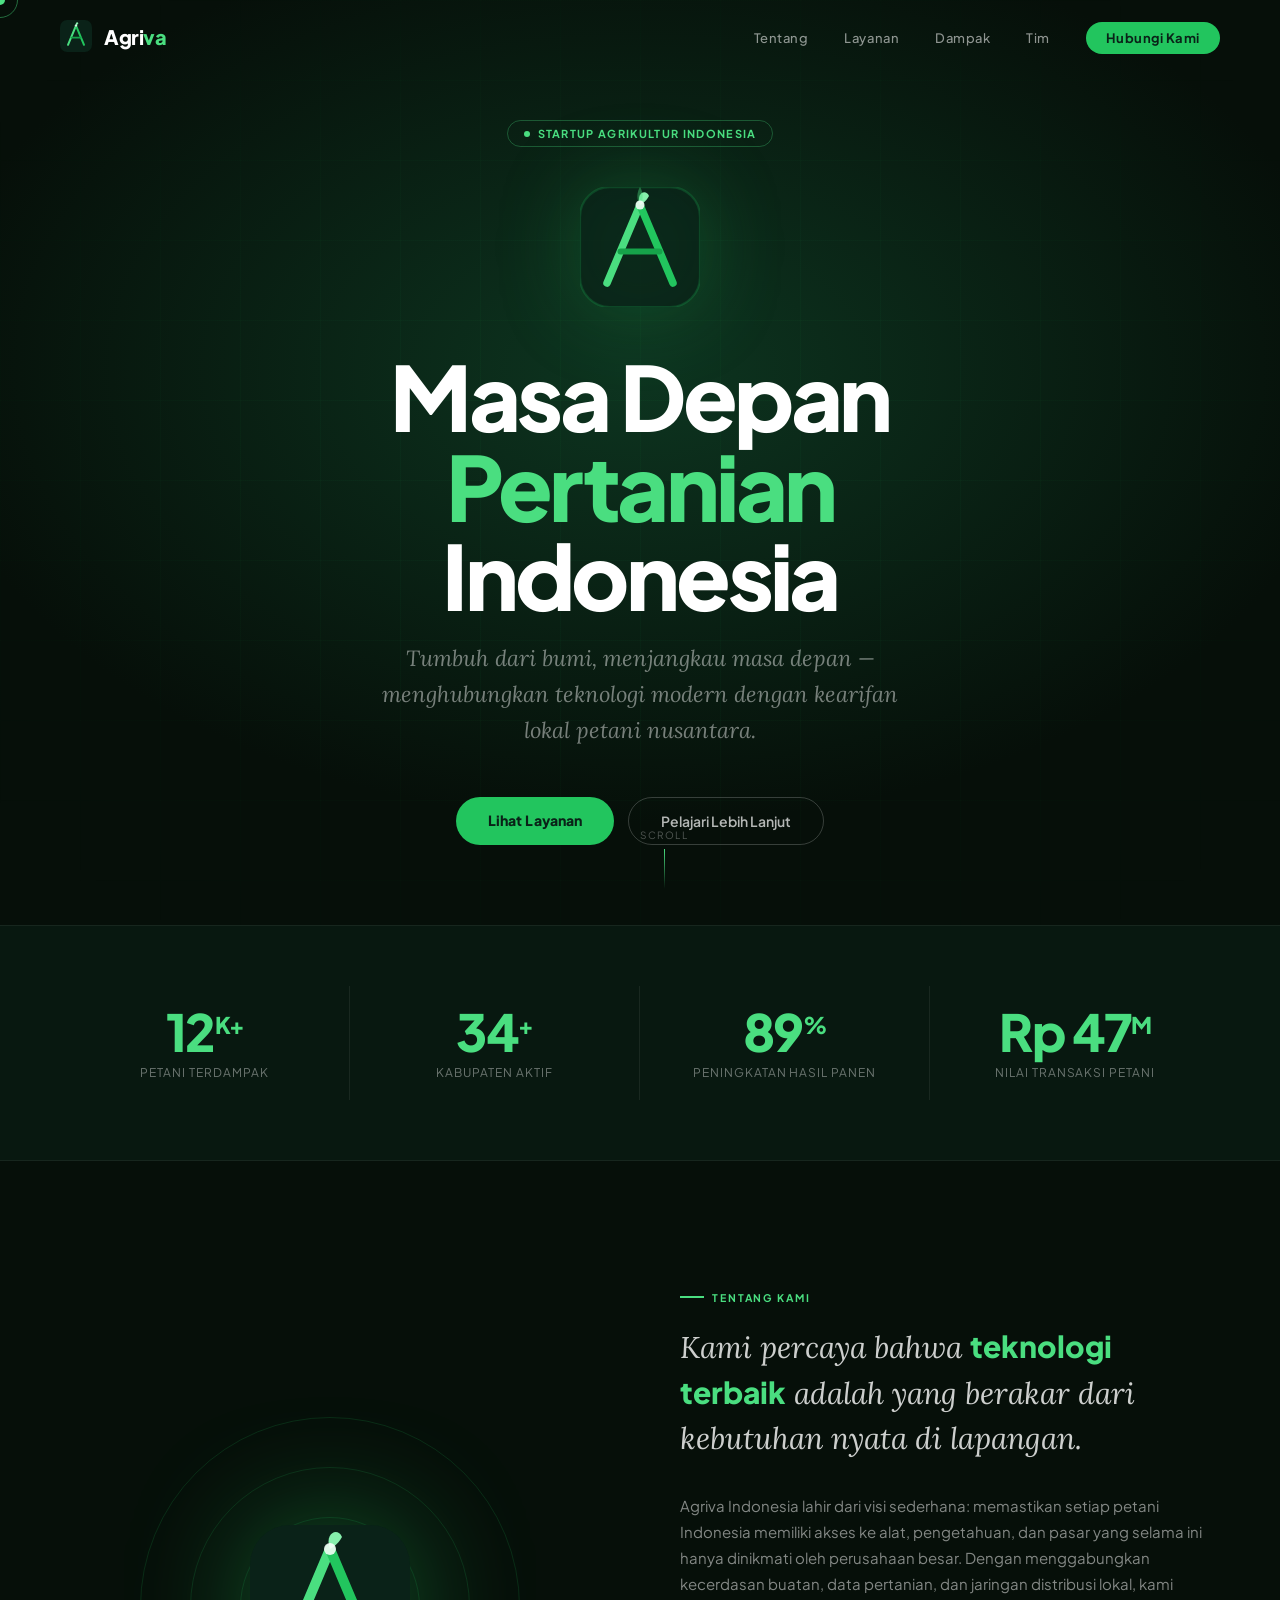
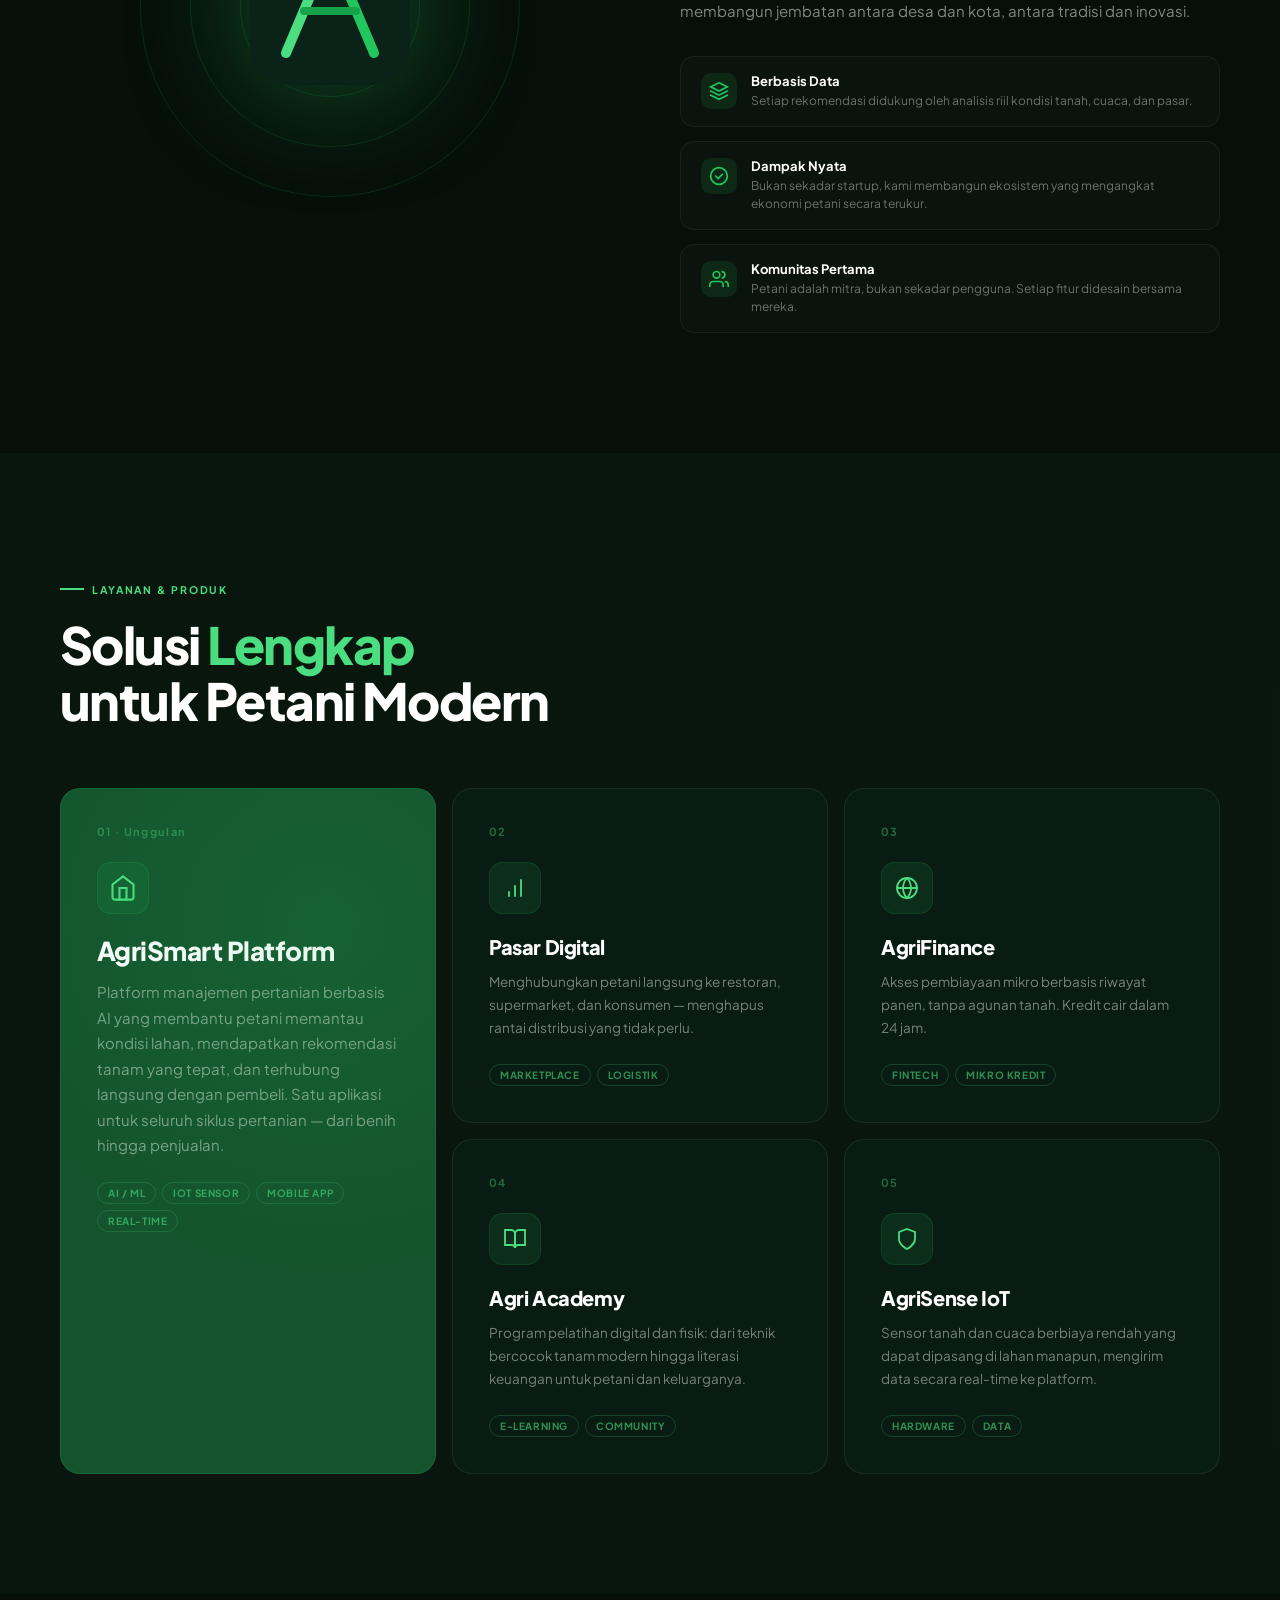
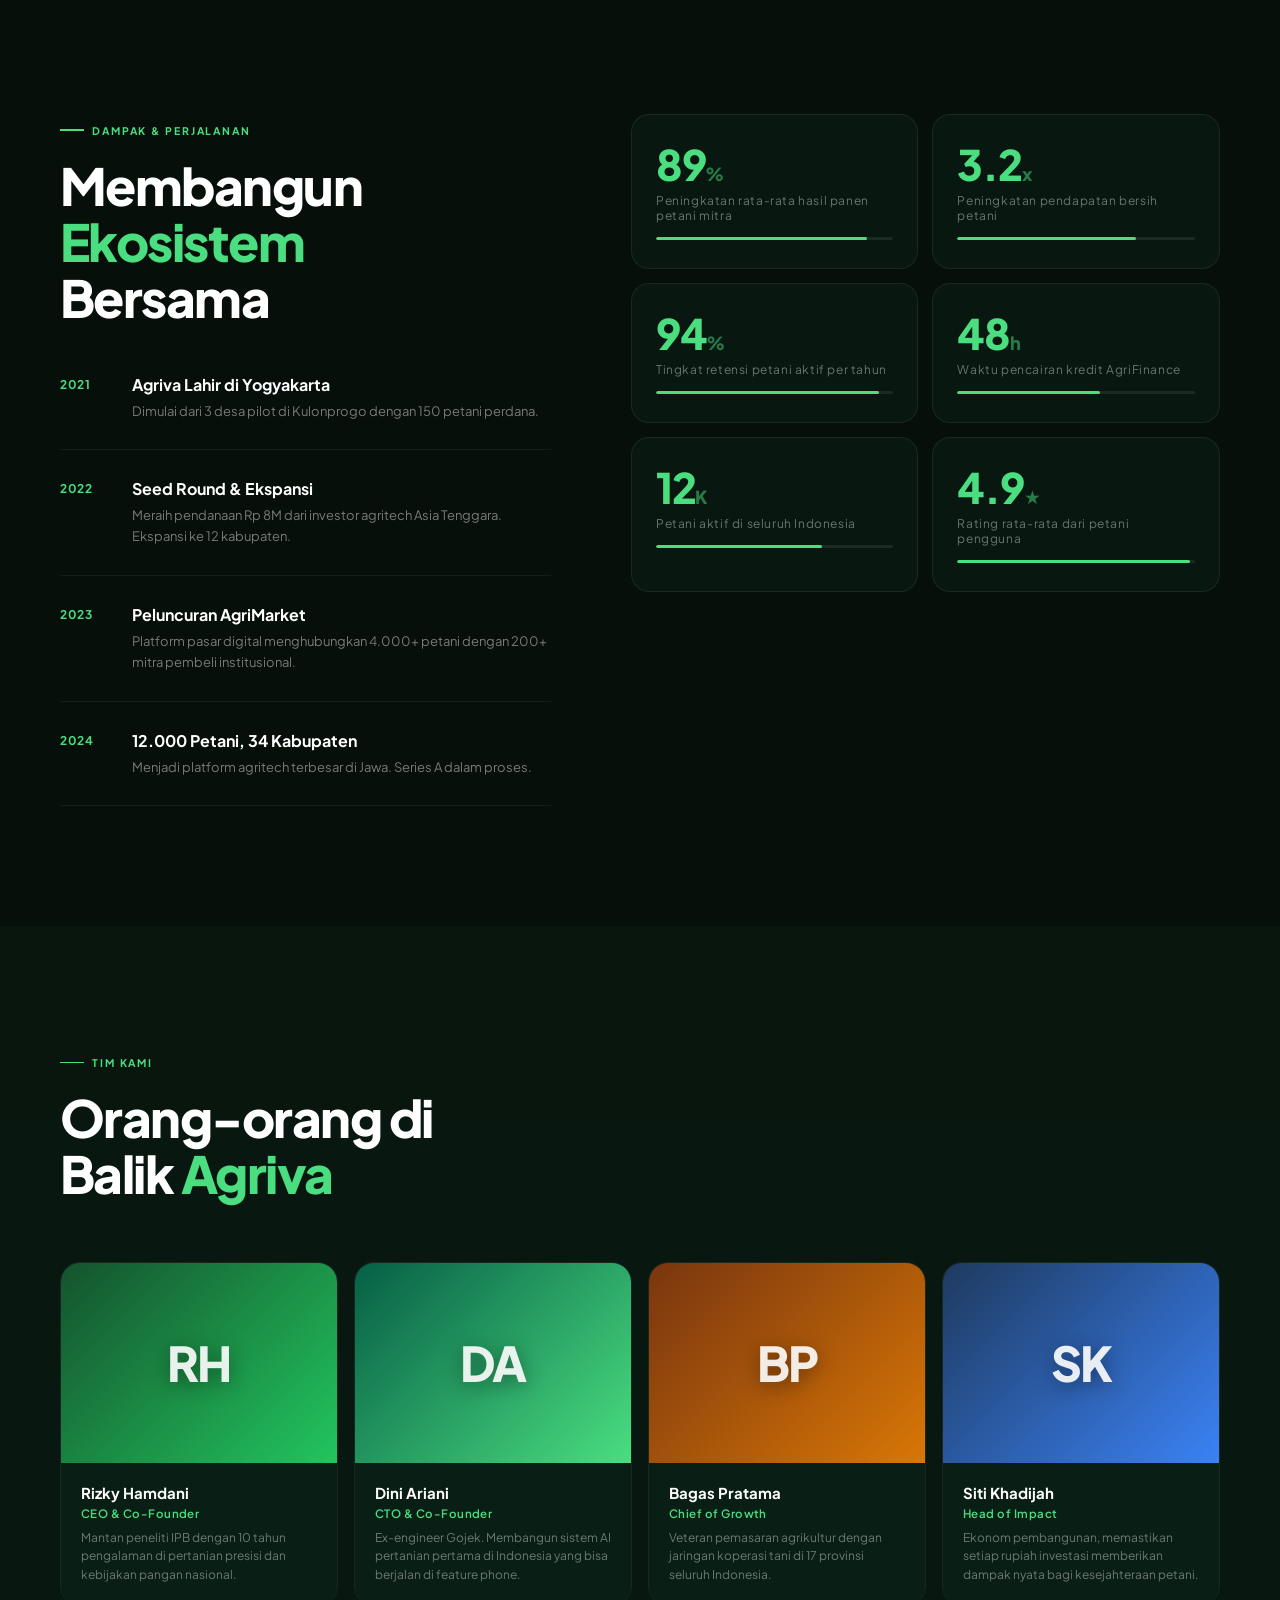
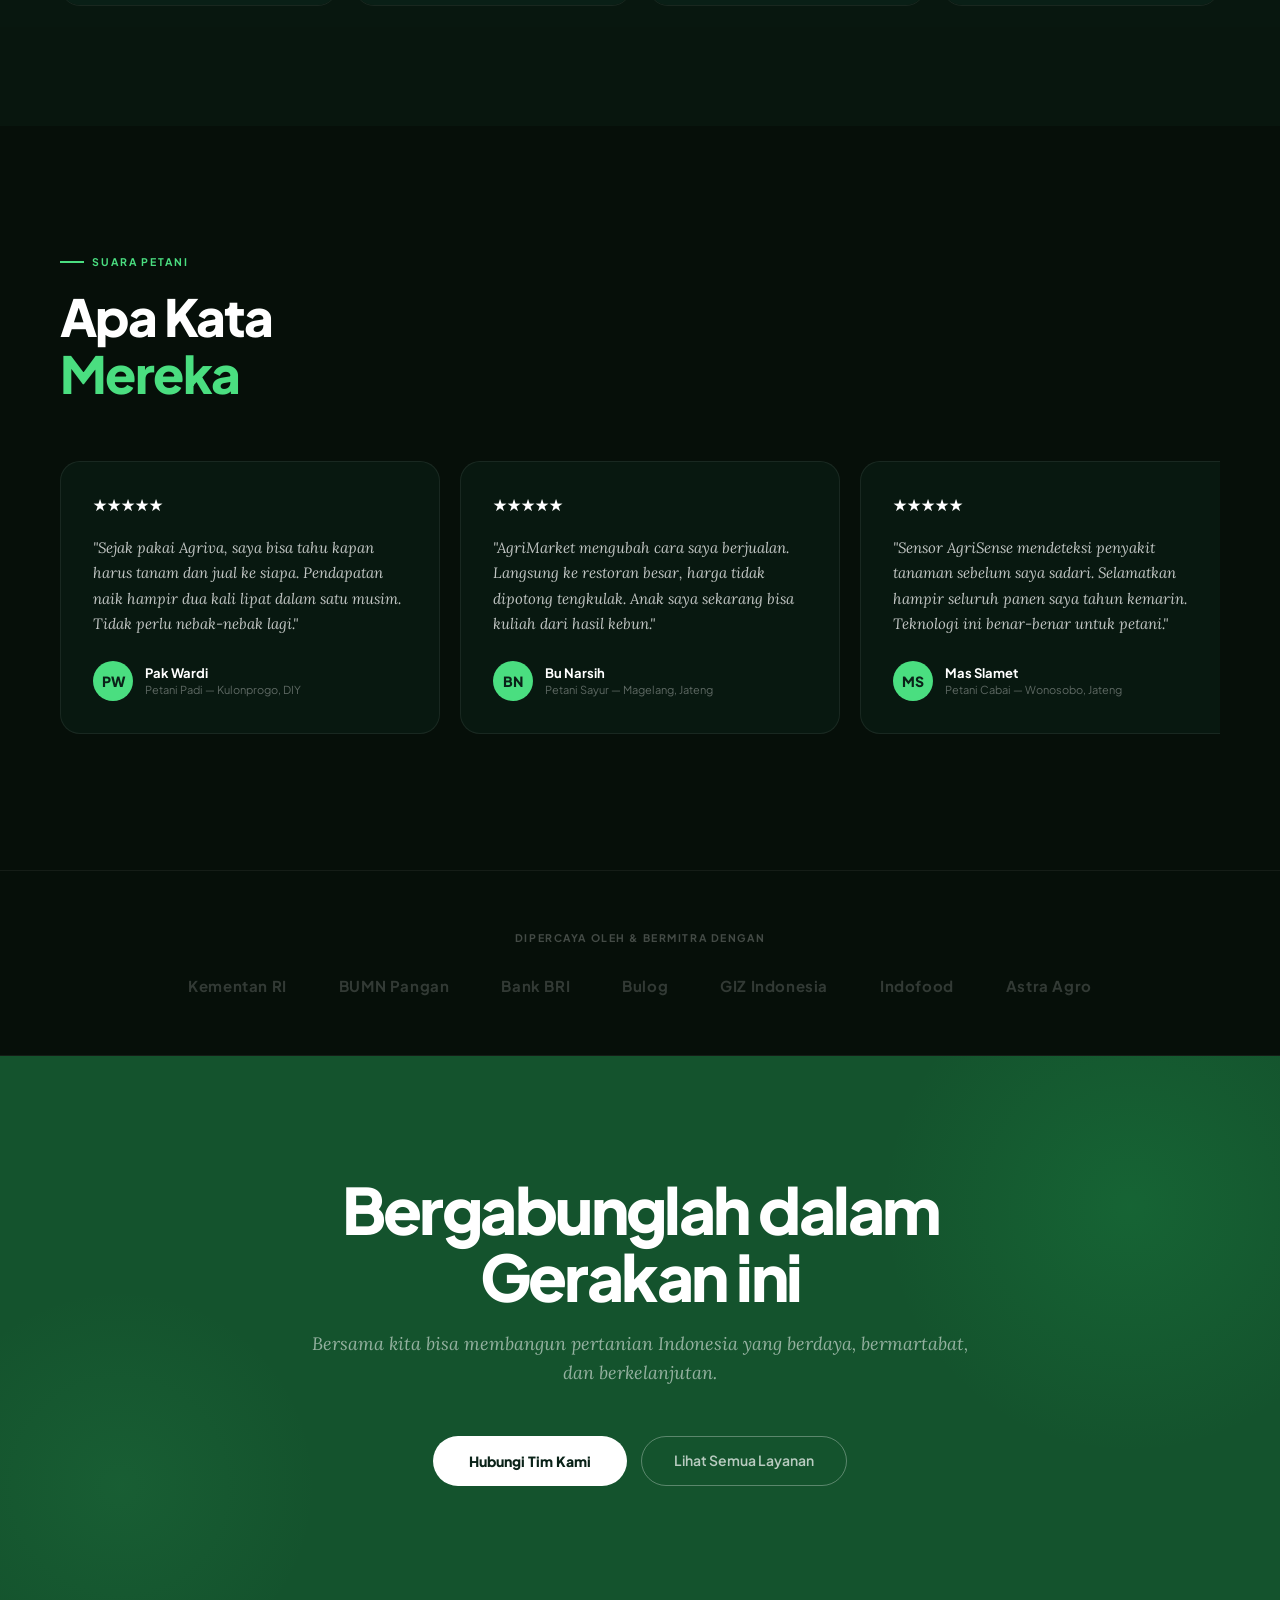
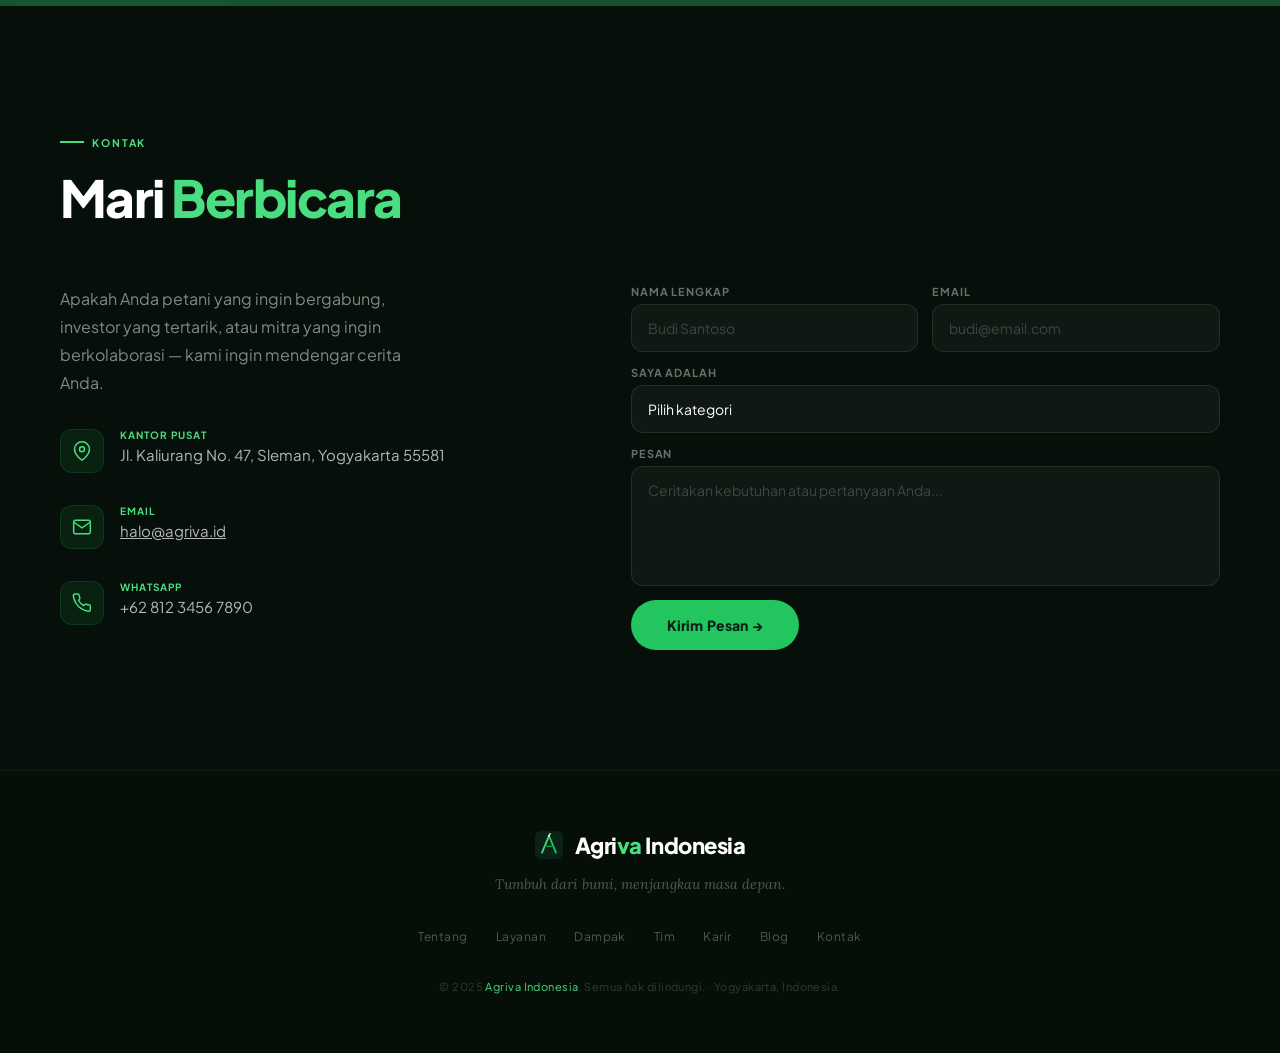
==== commit 58e944a2: "first update" ====
--- a/index.html
+++ b/index.html
@@ -1,1451 +1,673 @@
 <!DOCTYPE html>
 <html lang="id">
 <head>
-<meta charset="UTF-8"/>
-<meta name="viewport" content="width=device-width, initial-scale=1.0"/>
-<title>Agriva Indonesia — Tumbuh dari Bumi, Menjangkau Masa Depan</title>
-<link rel="preconnect" href="https://fonts.googleapis.com"/>
-<link rel="preconnect" href="https://fonts.gstatic.com" crossorigin/>
-<link href="https://fonts.googleapis.com/css2?family=Plus+Jakarta+Sans:wght@300;400;500;600;700;800&family=Lora:ital,wght@0,400;0,600;1,400;1,600&display=swap" rel="stylesheet"/>
-<style>
-/* ═══════════════════════════════════════════
-   RESET & ROOT
-═══════════════════════════════════════════ */
-*, *::before, *::after { box-sizing: border-box; margin: 0; padding: 0; }
-
-:root {
-  --deep:    #060F09;
-  --forest:  #0A2218;
-  --grove:   #14532D;
-  --mid:     #16A34A;
-  --leaf:    #22C55E;
-  --mist:    #4ADE80;
-  --frost:   #86EFAC;
-  --pale:    #F0FDF4;
-  --earth:   #78350F;
-  --soil:    #A16207;
-  --gold:    #D97706;
-  --ink:     #0F172A;
-  --slate:   #64748B;
-  --smoke:   #94A3B8;
-  --white:   #FFFFFF;
-  --sans:    'Plus Jakarta Sans', sans-serif;
-  --serif:   'Lora', Georgia, serif;
-  --ease:    cubic-bezier(0.16, 1, 0.3, 1);
-  --ease2:   cubic-bezier(0.4, 0, 0.2, 1);
-}
-
-html { scroll-behavior: smooth; font-size: 16px; }
-
-body {
-  font-family: var(--sans);
-  background: var(--deep);
-  color: var(--white);
-  overflow-x: hidden;
-  cursor: none;
-}
-
-/* ═══════════════════════════════════════════
-   CUSTOM CURSOR
-═══════════════════════════════════════════ */
-.cursor {
-  position: fixed; pointer-events: none; z-index: 9999;
-  width: 10px; height: 10px; border-radius: 50%;
-  background: var(--mist); transform: translate(-50%,-50%);
-  transition: width .25s var(--ease), height .25s var(--ease), opacity .2s;
-  mix-blend-mode: screen;
-}
-.cursor-ring {
-  position: fixed; pointer-events: none; z-index: 9998;
-  width: 36px; height: 36px; border-radius: 50%;
-  border: 1.5px solid rgba(74,222,128,.45);
-  transform: translate(-50%,-50%);
-  transition: width .4s var(--ease), height .4s var(--ease), transform .12s linear, opacity .2s;
-}
-body:hover .cursor { opacity: 1; }
-
-/* ═══════════════════════════════════════════
-   NAVIGATION
-═══════════════════════════════════════════ */
-nav {
-  position: fixed; top: 0; left: 0; right: 0; z-index: 1000;
-  padding: 20px 60px;
-  display: flex; align-items: center; justify-content: space-between;
-  transition: background .4s, padding .4s, backdrop-filter .4s;
-}
-nav.scrolled {
-  background: rgba(6,15,9,.88);
-  backdrop-filter: blur(20px);
-  padding: 14px 60px;
-  border-bottom: 1px solid rgba(255,255,255,.06);
-}
-.nav-logo { display: flex; align-items: center; gap: 12px; text-decoration: none; }
-.nav-logo-name {
-  font-size: 20px; font-weight: 800; letter-spacing: -.02em; color: var(--white);
-}
-.nav-logo-name span { color: var(--mist); }
-.nav-links { display: flex; align-items: center; gap: 36px; list-style: none; }
-.nav-links a {
-  font-size: 13px; font-weight: 500; letter-spacing: .04em; color: rgba(255,255,255,.55);
-  text-decoration: none; transition: color .2s; position: relative;
-}
-.nav-links a::after {
-  content: ''; position: absolute; left: 0; bottom: -4px;
-  width: 0; height: 1.5px; background: var(--mist); transition: width .3s var(--ease);
-}
-.nav-links a:hover { color: var(--white); }
-.nav-links a:hover::after { width: 100%; }
-.nav-cta {
-  background: var(--leaf); color: var(--forest) !important; padding: 8px 20px;
-  border-radius: 24px; font-weight: 700 !important; font-size: 13px !important;
-  transition: background .2s, transform .15s, color .2s !important;
-}
-.nav-cta::after { display: none !important; }
-.nav-cta:hover { background: var(--mist) !important; transform: translateY(-1px); color: var(--forest) !important; }
-
-/* ═══════════════════════════════════════════
-   HERO
-═══════════════════════════════════════════ */
-.hero {
-  min-height: 100vh;
-  display: flex; flex-direction: column; align-items: center; justify-content: center;
-  position: relative; overflow: hidden; padding: 120px 60px 80px;
-  text-align: center;
-}
-
-/* animated background particles */
-.hero-bg {
-  position: absolute; inset: 0;
-  background: radial-gradient(ellipse 80% 70% at 50% 40%, #0D3520 0%, var(--deep) 70%);
-}
-.hero-grid {
-  position: absolute; inset: 0;
-  background-image:
-    linear-gradient(rgba(34,197,94,.04) 1px, transparent 1px),
-    linear-gradient(90deg, rgba(34,197,94,.04) 1px, transparent 1px);
-  background-size: 80px 80px;
-  mask-image: radial-gradient(ellipse 80% 80% at 50% 50%, black 30%, transparent 80%);
-}
-.particle {
-  position: absolute; border-radius: 50%; pointer-events: none;
-  animation: float linear infinite;
-  background: var(--mist); opacity: 0;
-}
-@keyframes float {
-  0%   { transform: translateY(0) translateX(0); opacity: 0; }
-  10%  { opacity: 0.4; }
-  90%  { opacity: 0.15; }
-  100% { transform: translateY(-100vh) translateX(40px); opacity: 0; }
-}
-
-.hero-badge {
-  display: inline-flex; align-items: center; gap: 8px;
-  border: 1px solid rgba(74,222,128,.3); border-radius: 24px;
-  padding: 6px 16px; font-size: 11px; font-weight: 700;
-  letter-spacing: .12em; text-transform: uppercase; color: var(--mist);
-  margin-bottom: 40px;
-  animation: fadeUp .8s var(--ease) .2s both;
-}
-.hero-badge-dot { width: 6px; height: 6px; border-radius: 50%; background: var(--mist); animation: pulse 2s infinite; }
-@keyframes pulse { 0%,100%{opacity:1;transform:scale(1)} 50%{opacity:.5;transform:scale(.7)} }
-
-/* Hero mark */
-.hero-mark {
-  margin-bottom: 40px;
-  animation: fadeUp .9s var(--ease) .35s both;
-}
-.hero-mark svg { filter: drop-shadow(0 0 40px rgba(34,197,94,.3)); }
-
-.hero-title {
-  font-size: clamp(52px, 7vw, 96px); font-weight: 800;
-  letter-spacing: -.04em; line-height: 1.0;
-  animation: fadeUp .9s var(--ease) .5s both;
-}
-.hero-title em { font-style: normal; color: var(--mist); }
-
-.hero-sub {
-  font-family: var(--serif); font-style: italic;
-  font-size: clamp(16px, 2vw, 22px); color: rgba(255,255,255,.45);
-  margin-top: 20px; max-width: 540px; line-height: 1.65;
-  animation: fadeUp .9s var(--ease) .65s both;
-}
-
-.hero-actions {
-  display: flex; gap: 14px; justify-content: center; margin-top: 48px;
-  animation: fadeUp .9s var(--ease) .8s both;
-}
-.btn-primary {
-  background: var(--leaf); color: var(--forest); font-weight: 800;
-  font-size: 14px; padding: 14px 32px; border-radius: 40px;
-  text-decoration: none; letter-spacing: .01em;
-  transition: background .2s, transform .15s, box-shadow .2s;
-  box-shadow: 0 0 0 0 rgba(34,197,94,0);
-}
-.btn-primary:hover {
-  background: var(--mist); transform: translateY(-2px);
-  box-shadow: 0 12px 36px rgba(34,197,94,.35);
-}
-.btn-ghost {
-  border: 1.5px solid rgba(255,255,255,.2); color: rgba(255,255,255,.7);
-  font-weight: 600; font-size: 14px; padding: 14px 32px; border-radius: 40px;
-  text-decoration: none; transition: border-color .2s, color .2s, transform .15s;
-}
-.btn-ghost:hover { border-color: var(--mist); color: var(--white); transform: translateY(-2px); }
-
-.hero-scroll {
-  position: absolute; bottom: 36px; left: 50%; transform: translateX(-50%);
-  display: flex; flex-direction: column; align-items: center; gap: 8px;
-  animation: fadeUp 1s var(--ease) 1.2s both;
-}
-.hero-scroll span { font-size: 10px; letter-spacing: .15em; text-transform: uppercase; color: rgba(255,255,255,.3); }
-.scroll-line {
-  width: 1px; height: 40px; background: linear-gradient(var(--mist), transparent);
-  animation: scrollLine 2s ease-in-out infinite;
-}
-@keyframes scrollLine { 0%,100%{opacity:0;transform:scaleY(0);transform-origin:top} 30%{opacity:1;transform:scaleY(1)} 70%{opacity:1} }
-
-@keyframes fadeUp {
-  from { opacity:0; transform: translateY(28px); }
-  to   { opacity:1; transform: translateY(0); }
-}
-
-/* ═══════════════════════════════════════════
-   STATS
-═══════════════════════════════════════════ */
-.stats {
-  padding: 60px;
-  border-top: 1px solid rgba(255,255,255,.06);
-  border-bottom: 1px solid rgba(255,255,255,.06);
-  background: rgba(10,34,24,.5);
-}
-.stats-inner {
-  max-width: 1200px; margin: 0 auto;
-  display: grid; grid-template-columns: repeat(4, 1fr); gap: 0;
-}
-.stat-item {
-  padding: 20px 40px; text-align: center;
-  border-right: 1px solid rgba(255,255,255,.07);
-}
-.stat-item:last-child { border-right: none; }
-.stat-num {
-  font-size: clamp(36px, 4vw, 54px); font-weight: 800;
-  letter-spacing: -.03em; color: var(--mist);
-  line-height: 1;
-}
-.stat-num sup { font-size: .45em; vertical-align: super; }
-.stat-label { font-size: 12px; color: rgba(255,255,255,.4); margin-top: 8px; letter-spacing: .08em; text-transform: uppercase; }
-
-/* ═══════════════════════════════════════════
-   SECTION COMMON
-═══════════════════════════════════════════ */
-section { padding: 120px 60px; }
-.section-inner { max-width: 1200px; margin: 0 auto; }
-
-.section-tag {
-  display: inline-flex; align-items: center; gap: 8px;
-  font-size: 10.5px; font-weight: 700; letter-spacing: .18em; text-transform: uppercase;
-  color: var(--mist); margin-bottom: 20px;
-}
-.section-tag::before {
-  content: ''; display: block; width: 24px; height: 1.5px; background: var(--mist);
-}
-.section-title {
-  font-size: clamp(32px, 4vw, 56px); font-weight: 800;
-  letter-spacing: -.03em; line-height: 1.1;
-}
-.section-title em { font-style: normal; color: var(--mist); }
-
-/* scroll reveal */
-.reveal {
-  opacity: 0; transform: translateY(40px);
-  transition: opacity .8s var(--ease), transform .8s var(--ease);
-}
-.reveal.visible { opacity: 1; transform: translateY(0); }
-
-/* ═══════════════════════════════════════════
-   ABOUT / MISSION
-═══════════════════════════════════════════ */
-.about { background: var(--deep); }
-.about-grid {
-  display: grid; grid-template-columns: 1fr 1fr; gap: 80px; align-items: center;
-}
-.about-visual {
-  position: relative; aspect-ratio: 1;
-  display: flex; align-items: center; justify-content: center;
-}
-.about-ring {
-  position: absolute; border-radius: 50%;
-  border: 1px solid rgba(34,197,94,.15);
-  animation: ringPulse 4s ease-in-out infinite;
-}
-@keyframes ringPulse { 0%,100%{opacity:.5;transform:scale(1)} 50%{opacity:.15;transform:scale(1.04)} }
-.about-mark { position: relative; z-index: 2; }
-.about-mark svg { filter: drop-shadow(0 0 60px rgba(34,197,94,.4)); }
-
-.about-quote {
-  font-family: var(--serif); font-style: italic;
-  font-size: clamp(20px, 2.5vw, 30px); line-height: 1.5;
-  color: rgba(255,255,255,.8); margin-bottom: 32px;
-}
-.about-quote strong { color: var(--mist); font-style: normal; font-family: var(--sans); font-weight: 800; }
-
-.about-body {
-  font-size: 15px; line-height: 1.75; color: rgba(255,255,255,.5);
-  margin-bottom: 32px;
-}
-.about-values { display: flex; flex-direction: column; gap: 14px; }
-.value-item {
-  display: flex; align-items: flex-start; gap: 14px;
-  padding: 16px 20px; border-radius: 14px;
-  border: 1px solid rgba(255,255,255,.06);
-  background: rgba(255,255,255,.02);
-  transition: border-color .3s, background .3s;
-}
-.value-item:hover { border-color: rgba(34,197,94,.2); background: rgba(34,197,94,.04); }
-.value-icon {
-  width: 36px; height: 36px; border-radius: 10px;
-  background: rgba(34,197,94,.12); display: flex; align-items: center; justify-content: center;
-  flex-shrink: 0;
-}
-.value-title { font-size: 13px; font-weight: 700; color: var(--white); margin-bottom: 3px; }
-.value-desc { font-size: 12px; color: rgba(255,255,255,.4); line-height: 1.5; }
-
-/* ═══════════════════════════════════════════
-   SERVICES / PORTFOLIO
-═══════════════════════════════════════════ */
-.services { background: rgba(10,34,24,.4); }
-.services-grid {
-  display: grid; grid-template-columns: repeat(3, 1fr); gap: 16px; margin-top: 60px;
-}
-.service-card {
-  position: relative; overflow: hidden;
-  border-radius: 20px; padding: 36px;
-  border: 1px solid rgba(255,255,255,.07);
-  background: rgba(10,34,24,.6);
-  transition: border-color .3s, transform .3s var(--ease), box-shadow .3s;
-  cursor: none;
-}
-.service-card::before {
-  content: ''; position: absolute; inset: 0;
-  background: radial-gradient(circle at 30% 30%, rgba(34,197,94,.06), transparent 60%);
-  opacity: 0; transition: opacity .3s;
-}
-.service-card:hover { border-color: rgba(34,197,94,.25); transform: translateY(-4px); box-shadow: 0 20px 60px rgba(0,0,0,.3); }
-.service-card:hover::before { opacity: 1; }
-
-.service-num {
-  font-size: 11px; font-weight: 700; letter-spacing: .12em;
-  color: rgba(74,222,128,.4); margin-bottom: 24px;
-}
-.service-icon {
-  width: 52px; height: 52px; border-radius: 14px;
-  background: rgba(34,197,94,.1); display: flex; align-items: center;
-  justify-content: center; margin-bottom: 20px;
-  border: 1px solid rgba(34,197,94,.15);
-}
-.service-title { font-size: 20px; font-weight: 800; letter-spacing: -.02em; margin-bottom: 12px; }
-.service-body { font-size: 13.5px; color: rgba(255,255,255,.45); line-height: 1.7; margin-bottom: 24px; }
-.service-tags { display: flex; flex-wrap: wrap; gap: 6px; }
-.tag {
-  font-size: 10px; font-weight: 700; letter-spacing: .06em; text-transform: uppercase;
-  padding: 4px 10px; border-radius: 20px;
-  border: 1px solid rgba(74,222,128,.2); color: rgba(74,222,128,.6);
-}
-
-/* featured card */
-.service-card.featured {
-  grid-row: span 2; background: var(--grove);
-  border-color: rgba(34,197,94,.2);
-}
-.service-card.featured::before {
-  opacity: 1;
-  background: radial-gradient(circle at 70% 20%, rgba(34,197,94,.12), transparent 60%);
-}
-.service-card.featured .service-title { font-size: 26px; }
-.service-card.featured .service-body { font-size: 15px; }
-
-/* ═══════════════════════════════════════════
-   IMPACT / TIMELINE
-═══════════════════════════════════════════ */
-.impact { background: var(--deep); }
-.impact-inner { display: grid; grid-template-columns: 1fr 1.2fr; gap: 80px; align-items: start; }
-.impact-left { position: sticky; top: 120px; }
-.impact-list { margin-top: 48px; display: flex; flex-direction: column; gap: 0; }
-.impact-item {
-  display: flex; gap: 24px; padding: 28px 0;
-  border-bottom: 1px solid rgba(255,255,255,.06);
-  position: relative;
-}
-.impact-item:first-child { padding-top: 0; }
-.impact-year {
-  font-size: 12px; font-weight: 700; color: var(--mist); letter-spacing: .06em;
-  min-width: 48px; padding-top: 3px;
-}
-.impact-content-title { font-size: 16px; font-weight: 700; margin-bottom: 6px; }
-.impact-content-body { font-size: 13px; color: rgba(255,255,255,.45); line-height: 1.6; }
-
-.impact-metrics { display: grid; grid-template-columns: 1fr 1fr; gap: 14px; }
-.metric-card {
-  border-radius: 18px; padding: 28px 24px;
-  border: 1px solid rgba(255,255,255,.07);
-  background: rgba(10,34,24,.5);
-  transition: border-color .3s, transform .3s;
-}
-.metric-card:hover { border-color: rgba(34,197,94,.2); transform: translateY(-3px); }
-.metric-num {
-  font-size: 42px; font-weight: 800; letter-spacing: -.03em;
-  color: var(--mist); line-height: 1;
-}
-.metric-unit { font-size: 18px; color: rgba(74,222,128,.5); }
-.metric-label { font-size: 12px; color: rgba(255,255,255,.4); margin-top: 8px; letter-spacing: .05em; }
-.metric-bar {
-  margin-top: 14px; height: 3px; border-radius: 2px;
-  background: rgba(255,255,255,.08); overflow: hidden;
-}
-.metric-bar-fill {
-  height: 100%; border-radius: 2px; background: var(--mist);
-  transform-origin: left; transform: scaleX(0);
-  transition: transform 1.2s var(--ease);
-}
-.metric-card.visible .metric-bar-fill { transform: scaleX(1); }
-
-/* ═══════════════════════════════════════════
-   TEAM
-═══════════════════════════════════════════ */
-.team { background: rgba(10,34,24,.4); }
-.team-grid { display: grid; grid-template-columns: repeat(4, 1fr); gap: 16px; margin-top: 60px; }
-.team-card {
-  border-radius: 20px; overflow: hidden;
-  border: 1px solid rgba(255,255,255,.07);
-  transition: border-color .3s, transform .3s var(--ease);
-  cursor: none;
-}
-.team-card:hover { border-color: rgba(34,197,94,.2); transform: translateY(-4px); }
-.team-avatar {
-  height: 200px; display: flex; align-items: center; justify-content: center;
-  position: relative; overflow: hidden;
-}
-.team-avatar-bg { position: absolute; inset: 0; }
-.team-avatar-initials {
-  font-size: 48px; font-weight: 800; color: rgba(255,255,255,.9);
-  letter-spacing: -.04em; position: relative; z-index: 1;
-  text-shadow: 0 4px 20px rgba(0,0,0,.4);
-}
-.team-info { padding: 20px; background: rgba(10,34,24,.8); }
-.team-name { font-size: 15px; font-weight: 700; margin-bottom: 4px; }
-.team-role { font-size: 11.5px; color: var(--mist); font-weight: 600; letter-spacing: .04em; }
-.team-bio { font-size: 12px; color: rgba(255,255,255,.4); margin-top: 8px; line-height: 1.55; }
-
-/* ═══════════════════════════════════════════
-   TESTIMONIALS
-═══════════════════════════════════════════ */
-.testimonials { background: var(--deep); overflow: hidden; }
-.testimonials-scroll {
-  display: flex; gap: 20px; margin-top: 60px;
-  overflow-x: auto; padding-bottom: 16px;
-  scroll-snap-type: x mandatory; cursor: grab;
-  -webkit-overflow-scrolling: touch;
-}
-.testimonials-scroll::-webkit-scrollbar { height: 3px; }
-.testimonials-scroll::-webkit-scrollbar-track { background: rgba(255,255,255,.05); border-radius: 2px; }
-.testimonials-scroll::-webkit-scrollbar-thumb { background: var(--mist); border-radius: 2px; }
-.testi-card {
-  flex-shrink: 0; width: 380px; border-radius: 20px; padding: 32px;
-  border: 1px solid rgba(255,255,255,.07);
-  background: rgba(10,34,24,.5); scroll-snap-align: start;
-}
-.testi-stars { display: flex; gap: 4px; margin-bottom: 20px; }
-.star { width: 14px; height: 14px; color: var(--gold); fill: var(--gold); }
-.testi-quote {
-  font-family: var(--serif); font-style: italic;
-  font-size: 15px; line-height: 1.7; color: rgba(255,255,255,.75);
-  margin-bottom: 24px;
-}
-.testi-author { display: flex; align-items: center; gap: 12px; }
-.testi-avatar {
-  width: 40px; height: 40px; border-radius: 50%;
-  display: flex; align-items: center; justify-content: center;
-  font-size: 14px; font-weight: 800; color: var(--forest);
-  background: var(--mist); flex-shrink: 0;
-}
-.testi-name { font-size: 13px; font-weight: 700; }
-.testi-org { font-size: 11px; color: rgba(255,255,255,.35); margin-top: 2px; }
-
-/* ═══════════════════════════════════════════
-   PARTNERS
-═══════════════════════════════════════════ */
-.partners {
-  padding: 60px;
-  border-top: 1px solid rgba(255,255,255,.06);
-  border-bottom: 1px solid rgba(255,255,255,.06);
-}
-.partners-label {
-  text-align: center; font-size: 10.5px; font-weight: 700;
-  letter-spacing: .15em; text-transform: uppercase; color: rgba(255,255,255,.25);
-  margin-bottom: 32px;
-}
-.partners-row {
-  display: flex; align-items: center; justify-content: center;
-  gap: 52px; flex-wrap: wrap;
-}
-.partner-name {
-  font-size: 15px; font-weight: 700; color: rgba(255,255,255,.18);
-  letter-spacing: .04em; white-space: nowrap;
-  transition: color .3s;
-}
-.partner-name:hover { color: rgba(255,255,255,.45); }
-
-/* ═══════════════════════════════════════════
-   CTA SECTION
-═══════════════════════════════════════════ */
-.cta-section {
-  padding: 120px 60px;
-  background: var(--grove);
-  position: relative; overflow: hidden; text-align: center;
-}
-.cta-section::before {
-  content: '';
-  position: absolute; top: -100px; right: -100px;
-  width: 500px; height: 500px; border-radius: 50%;
-  background: radial-gradient(circle, rgba(34,197,94,.15), transparent 70%);
-}
-.cta-section::after {
-  content: '';
-  position: absolute; bottom: -80px; left: -80px;
-  width: 400px; height: 400px; border-radius: 50%;
-  background: radial-gradient(circle, rgba(74,222,128,.08), transparent 70%);
-}
-.cta-inner { position: relative; z-index: 1; max-width: 680px; margin: 0 auto; }
-.cta-title {
-  font-size: clamp(32px, 5vw, 64px); font-weight: 800;
-  letter-spacing: -.04em; line-height: 1.05; margin-bottom: 20px;
-}
-.cta-sub {
-  font-family: var(--serif); font-style: italic;
-  font-size: 18px; color: rgba(255,255,255,.55); margin-bottom: 48px; line-height: 1.6;
-}
-.cta-actions { display: flex; gap: 14px; justify-content: center; flex-wrap: wrap; }
-.btn-white {
-  background: var(--white); color: var(--forest); font-weight: 800;
-  font-size: 14px; padding: 16px 36px; border-radius: 40px;
-  text-decoration: none; transition: background .2s, transform .15s, box-shadow .2s;
-}
-.btn-white:hover { background: var(--pale); transform: translateY(-2px); box-shadow: 0 12px 36px rgba(0,0,0,.25); }
-
-/* ═══════════════════════════════════════════
-   CONTACT FORM
-═══════════════════════════════════════════ */
-.contact { background: var(--deep); }
-.contact-grid { display: grid; grid-template-columns: 1fr 1.2fr; gap: 80px; align-items: start; }
-.contact-info { display: flex; flex-direction: column; gap: 32px; }
-.contact-item { display: flex; gap: 16px; align-items: flex-start; }
-.contact-icon {
-  width: 44px; height: 44px; border-radius: 12px; flex-shrink: 0;
-  background: rgba(34,197,94,.1); border: 1px solid rgba(34,197,94,.15);
-  display: flex; align-items: center; justify-content: center;
-}
-.contact-label { font-size: 10px; font-weight: 700; letter-spacing: .1em; text-transform: uppercase; color: var(--mist); margin-bottom: 4px; }
-.contact-value { font-size: 15px; color: rgba(255,255,255,.7); }
-
-.form { display: flex; flex-direction: column; gap: 14px; }
-.form-row { display: grid; grid-template-columns: 1fr 1fr; gap: 14px; }
-.form-group { display: flex; flex-direction: column; gap: 6px; }
-.form-label { font-size: 11px; font-weight: 700; letter-spacing: .08em; text-transform: uppercase; color: rgba(255,255,255,.4); }
-.form-input, .form-textarea {
-  background: rgba(255,255,255,.04); border: 1.5px solid rgba(255,255,255,.09);
-  border-radius: 12px; padding: 14px 16px;
-  font-family: var(--sans); font-size: 14px; color: var(--white);
-  transition: border-color .2s, background .2s; outline: none; resize: none;
-}
-.form-input::placeholder, .form-textarea::placeholder { color: rgba(255,255,255,.2); }
-.form-input:focus, .form-textarea:focus {
-  border-color: rgba(34,197,94,.4); background: rgba(34,197,94,.04);
-}
-.form-textarea { min-height: 120px; }
-.form-submit {
-  background: var(--leaf); color: var(--forest); border: none; font-family: var(--sans);
-  font-size: 14px; font-weight: 800; padding: 16px 36px; border-radius: 40px;
-  cursor: none; transition: background .2s, transform .15s, box-shadow .2s;
-  align-self: flex-start; letter-spacing: .01em;
-}
-.form-submit:hover {
-  background: var(--mist); transform: translateY(-2px);
-  box-shadow: 0 12px 36px rgba(34,197,94,.35);
-}
-
-/* ═══════════════════════════════════════════
-   FOOTER
-═══════════════════════════════════════════ */
-footer {
-  background: rgba(6,15,9,.95); border-top: 1px solid rgba(255,255,255,.06);
-  padding: 60px; text-align: center;
-}
-.footer-logo { display: flex; align-items: center; justify-content: center; gap: 12px; margin-bottom: 16px; }
-.footer-logo-name { font-size: 22px; font-weight: 800; letter-spacing: -.02em; }
-.footer-logo-name span { color: var(--mist); }
-.footer-tagline {
-  font-family: var(--serif); font-style: italic;
-  font-size: 14px; color: rgba(255,255,255,.3); margin-bottom: 36px;
-}
-.footer-links { display: flex; justify-content: center; gap: 28px; margin-bottom: 36px; flex-wrap: wrap; }
-.footer-links a { font-size: 12px; color: rgba(255,255,255,.3); text-decoration: none; transition: color .2s; letter-spacing: .04em; }
-.footer-links a:hover { color: var(--mist); }
-.footer-copy { font-size: 11px; color: rgba(255,255,255,.18); letter-spacing: .04em; }
-.footer-copy span { color: var(--mist); }
-
-/* ═══════════════════════════════════════════
-   SCROLLBAR
-═══════════════════════════════════════════ */
-::-webkit-scrollbar { width: 5px; }
-::-webkit-scrollbar-track { background: var(--deep); }
-::-webkit-scrollbar-thumb { background: rgba(34,197,94,.3); border-radius: 3px; }
-
-/* ═══════════════════════════════════════════
-   HAMBURGER & MOBILE MENU
-═══════════════════════════════════════════ */
-.nav-hamburger {
-  display: none; flex-direction: column; justify-content: center; align-items: center;
-  gap: 5px; width: 40px; height: 40px;
-  background: rgba(255,255,255,.05); border: 1px solid rgba(255,255,255,.1);
-  border-radius: 10px; cursor: pointer; padding: 8px;
-  transition: background .2s, border-color .2s; flex-shrink: 0;
-}
-.nav-hamburger:hover { background: rgba(34,197,94,.1); border-color: rgba(34,197,94,.3); }
-.nav-hamburger span {
-  display: block; width: 20px; height: 1.5px; background: var(--white);
-  border-radius: 2px; transition: transform .35s var(--ease), opacity .2s, width .3s;
-}
-.nav-hamburger.open span:nth-child(1) { transform: translateY(6.5px) rotate(45deg); }
-.nav-hamburger.open span:nth-child(2) { opacity: 0; width: 0; }
-.nav-hamburger.open span:nth-child(3) { transform: translateY(-6.5px) rotate(-45deg); }
-
-.mobile-menu {
-  position: fixed; top: 0; right: -100%; width: min(320px, 88vw);
-  height: 100dvh; z-index: 999;
-  background: rgba(6,15,9,.97); backdrop-filter: blur(24px);
-  border-left: 1px solid rgba(255,255,255,.07);
-  padding: 96px 28px 48px;
-  transition: right .4s var(--ease);
-}
-.mobile-menu.open { right: 0; }
-.mobile-overlay {
-  position: fixed; inset: 0; z-index: 998;
-  background: rgba(0,0,0,.55); backdrop-filter: blur(3px);
-  opacity: 0; pointer-events: none; transition: opacity .3s;
-}
-.mobile-overlay.open { opacity: 1; pointer-events: all; }
-.mobile-links { list-style: none; display: flex; flex-direction: column; gap: 2px; }
-.mobile-links li { opacity: 0; transform: translateX(20px); transition: opacity .3s, transform .3s; }
-.mobile-menu.open .mobile-links li:nth-child(1){opacity:1;transform:none;transition-delay:.08s}
-.mobile-menu.open .mobile-links li:nth-child(2){opacity:1;transform:none;transition-delay:.13s}
-.mobile-menu.open .mobile-links li:nth-child(3){opacity:1;transform:none;transition-delay:.18s}
-.mobile-menu.open .mobile-links li:nth-child(4){opacity:1;transform:none;transition-delay:.23s}
-.mobile-menu.open .mobile-links li:nth-child(5){opacity:1;transform:none;transition-delay:.28s}
-.mobile-menu.open .mobile-links li:nth-child(6){opacity:1;transform:none;transition-delay:.33s}
-.mobile-links a {
-  display: block; padding: 13px 16px; font-size: 17px; font-weight: 600;
-  color: rgba(255,255,255,.6); text-decoration: none; border-radius: 12px;
-  transition: color .2s, background .2s;
-}
-.mobile-links a:hover, .mobile-links a:active { color: var(--white); background: rgba(34,197,94,.07); }
-.mobile-links li:nth-child(6) { margin-top: 12px; }
-.mobile-cta {
-  background: var(--leaf) !important; color: var(--forest) !important;
-  font-weight: 800 !important; text-align: center; border-radius: 40px !important;
-}
-.mobile-cta:hover { background: var(--mist) !important; }
-
-/* ═══════════════════════════════════════════
-   RESPONSIVE — TABLET  ≤ 900px
-═══════════════════════════════════════════ */
-@media (max-width: 900px) {
-  nav { padding: 16px 24px; }
-  nav.scrolled { padding: 12px 24px; }
-  .nav-links { display: none; }
-  .nav-hamburger { display: flex; }
-
-  section { padding: 80px 24px; }
-
-  .stats { padding: 40px 24px; }
-  .stats-inner { grid-template-columns: repeat(2,1fr); }
-  .stat-item { border-right: none; border-bottom: 1px solid rgba(255,255,255,.07); padding: 20px; }
-  .stat-item:nth-child(3), .stat-item:nth-child(4) { border-bottom: none; }
-
-  .about-grid { grid-template-columns: 1fr; gap: 48px; }
-  .about-visual { max-width: 300px; margin: 0 auto; }
-
-  .services-grid { grid-template-columns: repeat(2,1fr); gap: 14px; }
-  .service-card.featured { grid-column: span 2; grid-row: span 1; }
-
-  .impact-inner { grid-template-columns: 1fr; gap: 48px; }
-  .impact-left { position: static; }
-  .impact-metrics { grid-template-columns: repeat(2,1fr); }
-
-  .team-grid { grid-template-columns: repeat(2,1fr); }
-
-  .partners { padding: 40px 24px; }
-  .partners-row { gap: 28px; }
-
-  .cta-section { padding: 80px 24px; }
-
-  .contact-grid { grid-template-columns: 1fr; gap: 48px; }
-  .form-row { grid-template-columns: 1fr; }
-
-  footer { padding: 40px 24px; }
-  .footer-links { gap: 16px; }
-}
-
-/* ═══════════════════════════════════════════
-   RESPONSIVE — MOBILE  ≤ 640px
-═══════════════════════════════════════════ */
-@media (max-width: 640px) {
-  nav { padding: 14px 20px; }
-  nav.scrolled { padding: 10px 20px; }
-
-  .hero { padding: 96px 20px 72px; }
-  .hero-mark svg { width: 88px; height: 88px; }
-  .hero-actions { flex-direction: column; align-items: center; gap: 12px; }
-  .btn-primary, .btn-ghost { width: 100%; max-width: 300px; text-align: center; }
-
-  section { padding: 60px 20px; }
-
-  .stats { padding: 28px 20px; }
-
-  .about-visual { max-width: 220px; }
-  .about-ring { transform: translate(-50%,-50%) scale(0.7) !important; }
-
-  .services-grid { grid-template-columns: 1fr; }
-  .service-card.featured { grid-column: span 1; }
-  .service-card { padding: 28px 22px; }
-
-  .impact-metrics { grid-template-columns: 1fr 1fr; }
-  .metric-card { padding: 22px 18px; }
-  .metric-num { font-size: 34px; }
-
-  .team-grid { grid-template-columns: 1fr; max-width: 380px; margin-inline: auto; }
-
-  .testi-card { width: min(330px, calc(100vw - 48px)); }
-
-  .partners { padding: 28px 20px; }
-  .partners-row { gap: 16px; }
-  .partner-name { font-size: 13px; }
-
-  .cta-section { padding: 60px 20px; }
-  .cta-sub { font-size: 16px; }
-  .cta-actions { flex-direction: column; align-items: center; }
-  .btn-white, .cta-actions .btn-ghost { width: 100%; max-width: 300px; text-align: center; }
-
-  .form-submit { width: 100%; text-align: center; align-self: stretch; }
-
-  footer { padding: 32px 20px; }
-  .footer-links { gap: 12px; }
-  .footer-copy { font-size: 10px; }
-}
-
-/* ═══════════════════════════════════════════
-   RESPONSIVE — SMALL PHONE  ≤ 420px
-═══════════════════════════════════════════ */
-@media (max-width: 420px) {
-  .hero-badge { font-size: 9px; letter-spacing: .08em; }
-  .hero-mark svg { width: 72px; height: 72px; }
-  .stat-num { font-size: 28px; }
-  .stat-label { font-size: 10px; }
-  .impact-metrics { grid-template-columns: 1fr; }
-  .testi-card { width: calc(100vw - 40px); padding: 24px 20px; }
-  .section-title { letter-spacing: -.02em; }
-}
-
-/* ═══════════════════════════════════════════
-   TOUCH DEVICES — disable custom cursor
-═══════════════════════════════════════════ */
-@media (hover: none) and (pointer: coarse) {
-  body { cursor: auto; }
-  .cursor, .cursor-ring { display: none !important; }
-  .service-card, .team-card, .form-submit, select.form-input { cursor: pointer; }
-}
-</style>
+  <meta charset="UTF-8" />
+  <meta name="viewport" content="width=device-width, initial-scale=1.0" />
+  <meta name="description" content="Agriva Indonesia — Platform agritech yang menghubungkan teknologi modern dengan kearifan lokal petani nusantara." />
+  <meta name="theme-color" content="#060F09" />
+
+  <!-- Open Graph -->
+  <meta property="og:title" content="Agriva Indonesia" />
+  <meta property="og:description" content="Tumbuh dari bumi, menjangkau masa depan." />
+  <meta property="og:type" content="website" />
+
+  <title>Agriva Indonesia — Tumbuh dari Bumi, Menjangkau Masa Depan</title>
+
+  <!-- Fonts -->
+  <link rel="preconnect" href="https://fonts.googleapis.com" />
+  <link rel="preconnect" href="https://fonts.gstatic.com" crossorigin />
+  <link href="https://fonts.googleapis.com/css2?family=Plus+Jakarta+Sans:wght@300;400;500;600;700;800&family=Lora:ital,wght@0,400;0,600;1,400;1,600&display=swap" rel="stylesheet" />
+
+  <!-- Styles -->
+  <link rel="stylesheet" href="assets/css/main.css" />
 </head>
 <body>
 
-<!-- CURSOR -->
-<div class="cursor" id="cursor"></div>
-<div class="cursor-ring" id="cursorRing"></div>
-
-<!-- NAV -->
-<nav id="nav">
-  <a href="#" class="nav-logo">
-    <svg width="32" height="32" viewBox="0 0 80 80" fill="none">
-      <rect width="80" height="80" rx="18" fill="#0A2218"/>
-      <path d="M20 62L40 14" stroke="#4ADE80" stroke-width="5" stroke-linecap="round"/>
-      <path d="M40 14L60 62" stroke="#22C55E" stroke-width="5" stroke-linecap="round"/>
-      <path d="M28 44L52 44" stroke="#16A34A" stroke-width="4" stroke-linecap="round"/>
-      <path d="M40 14C37 6 44 3 46 8C44 12 40 14 40 14Z" fill="#86EFAC"/>
-      <circle cx="40" cy="14" r="3" fill="#fff" opacity=".8"/>
-    </svg>
-    <span class="nav-logo-name">Agri<span>va</span></span>
-  </a>
-  <ul class="nav-links">
-    <li><a href="#about">Tentang</a></li>
-    <li><a href="#services">Layanan</a></li>
-    <li><a href="#impact">Dampak</a></li>
-    <li><a href="#team">Tim</a></li>
-    <li><a href="#contact" class="nav-cta">Hubungi Kami</a></li>
-  </ul>
-  <button class="nav-hamburger" id="navHamburger" aria-label="Buka menu" aria-expanded="false">
-    <span></span><span></span><span></span>
-  </button>
-</nav>
-
-<!-- MOBILE MENU -->
-<div class="mobile-menu" id="mobileMenu" aria-hidden="true">
-  <ul class="mobile-links">
-    <li><a href="#about">Tentang</a></li>
-    <li><a href="#services">Layanan</a></li>
-    <li><a href="#impact">Dampak</a></li>
-    <li><a href="#team">Tim</a></li>
-    <li><a href="#contact">Kontak</a></li>
-    <li><a href="#contact" class="mobile-cta">Hubungi Kami</a></li>
-  </ul>
-</div>
-<div class="mobile-overlay" id="mobileOverlay"></div>
-
-<!-- HERO -->
-<section class="hero" id="home">
-  <div class="hero-bg"></div>
-  <div class="hero-grid"></div>
-  <div id="particles"></div>
-
-  <div class="hero-badge">
-    <div class="hero-badge-dot"></div>
-    Startup Agrikultur Indonesia
+  <!-- ══════════════════════════════════════
+       CUSTOM CURSOR
+  ══════════════════════════════════════ -->
+  <div class="cursor" id="cursor" aria-hidden="true"></div>
+  <div class="cursor-ring" id="cursorRing" aria-hidden="true"></div>
+
+  <!-- ══════════════════════════════════════
+       NAVIGATION
+  ══════════════════════════════════════ -->
+  <nav id="nav" role="navigation" aria-label="Navigasi utama">
+    <a href="#" class="nav-logo" aria-label="Agriva Indonesia — Beranda">
+      <svg width="32" height="32" viewBox="0 0 80 80" fill="none" aria-hidden="true">
+        <rect width="80" height="80" rx="18" fill="#0A2218"/>
+        <path d="M20 62L40 14" stroke="#4ADE80" stroke-width="5" stroke-linecap="round"/>
+        <path d="M40 14L60 62" stroke="#22C55E" stroke-width="5" stroke-linecap="round"/>
+        <path d="M28 44L52 44" stroke="#16A34A" stroke-width="4" stroke-linecap="round"/>
+        <path d="M40 14C37 6 44 3 46 8C44 12 40 14 40 14Z" fill="#86EFAC"/>
+        <circle cx="40" cy="14" r="3" fill="#fff" opacity=".8"/>
+      </svg>
+      <span class="nav-logo-name">Agri<span>va</span></span>
+    </a>
+
+    <ul class="nav-links" role="list">
+      <li><a href="#about">Tentang</a></li>
+      <li><a href="#services">Layanan</a></li>
+      <li><a href="#impact">Dampak</a></li>
+      <li><a href="#team">Tim</a></li>
+      <li><a href="#contact" class="nav-cta">Hubungi Kami</a></li>
+    </ul>
+
+    <button class="nav-hamburger" id="navHamburger" aria-label="Buka menu navigasi" aria-expanded="false" aria-controls="mobileMenu">
+      <span></span>
+      <span></span>
+      <span></span>
+    </button>
+  </nav>
+
+  <!-- Mobile Menu Drawer -->
+  <div class="mobile-menu" id="mobileMenu" aria-hidden="true" role="dialog" aria-label="Menu navigasi mobile">
+    <ul class="mobile-links" role="list">
+      <li><a href="#about">Tentang</a></li>
+      <li><a href="#services">Layanan</a></li>
+      <li><a href="#impact">Dampak</a></li>
+      <li><a href="#team">Tim</a></li>
+      <li><a href="#contact">Kontak</a></li>
+      <li><a href="#contact" class="mobile-cta">Hubungi Kami</a></li>
+    </ul>
   </div>
-
-  <div class="hero-mark">
-    <svg width="120" height="120" viewBox="0 0 80 80" fill="none">
-      <rect width="80" height="80" rx="20" fill="rgba(10,34,24,.8)"/>
-      <rect width="80" height="80" rx="20" fill="none" stroke="rgba(34,197,94,.2)" stroke-width="1.5"/>
-      <path d="M18 64L40 12" stroke="#4ADE80" stroke-width="5" stroke-linecap="round"/>
-      <path d="M40 12L62 64" stroke="#22C55E" stroke-width="5" stroke-linecap="round"/>
-      <path d="M27 43L53 43" stroke="#16A34A" stroke-width="4" stroke-linecap="round"/>
-      <path d="M40 12C37 4 44 1 46 6C44 10 40 12 40 12Z" fill="#86EFAC"/>
-      <path d="M40 12C36 6 40 0 40 0C40 0 44 6 40 12Z" fill="#4ADE80" opacity=".4"/>
-      <circle cx="40" cy="12" r="3" fill="#fff" opacity=".85"/>
-    </svg>
+  <div class="mobile-overlay" id="mobileOverlay" aria-hidden="true"></div>
+
+  <!-- ══════════════════════════════════════
+       HERO
+  ══════════════════════════════════════ -->
+  <section class="hero" id="home" aria-label="Hero">
+    <div class="hero-bg" aria-hidden="true"></div>
+    <div class="hero-grid" aria-hidden="true"></div>
+    <div id="particles" aria-hidden="true"></div>
+
+    <div class="hero-badge">
+      <div class="hero-badge-dot" aria-hidden="true"></div>
+      Startup Agrikultur Indonesia
+    </div>
+
+    <div class="hero-mark" aria-hidden="true">
+      <svg width="120" height="120" viewBox="0 0 80 80" fill="none">
+        <rect width="80" height="80" rx="20" fill="rgba(10,34,24,.8)"/>
+        <rect width="80" height="80" rx="20" fill="none" stroke="rgba(34,197,94,.2)" stroke-width="1.5"/>
+        <path d="M18 64L40 12" stroke="#4ADE80" stroke-width="5" stroke-linecap="round"/>
+        <path d="M40 12L62 64" stroke="#22C55E" stroke-width="5" stroke-linecap="round"/>
+        <path d="M27 43L53 43" stroke="#16A34A" stroke-width="4" stroke-linecap="round"/>
+        <path d="M40 12C37 4 44 1 46 6C44 10 40 12 40 12Z" fill="#86EFAC"/>
+        <path d="M40 12C36 6 40 0 40 0C40 0 44 6 40 12Z" fill="#4ADE80" opacity=".4"/>
+        <circle cx="40" cy="12" r="3" fill="#fff" opacity=".85"/>
+      </svg>
+    </div>
+
+    <h1 class="hero-title">
+      Masa Depan<br/><em>Pertanian</em><br/>Indonesia
+    </h1>
+    <p class="hero-sub">
+      Tumbuh dari bumi, menjangkau masa depan — menghubungkan teknologi modern dengan kearifan lokal petani nusantara.
+    </p>
+    <div class="hero-actions">
+      <a href="#services" class="btn-primary">Lihat Layanan</a>
+      <a href="#about" class="btn-ghost">Pelajari Lebih Lanjut</a>
+    </div>
+
+    <div class="hero-scroll" aria-hidden="true">
+      <span>Scroll</span>
+      <div class="scroll-line"></div>
+    </div>
+  </section>
+
+  <!-- ══════════════════════════════════════
+       STATS
+  ══════════════════════════════════════ -->
+  <div class="stats" role="region" aria-label="Statistik dampak">
+    <div class="stats-inner">
+      <div class="stat-item reveal">
+        <div class="stat-num"><span class="count" data-target="12">0</span><sup>K+</sup></div>
+        <div class="stat-label">Petani Terdampak</div>
+      </div>
+      <div class="stat-item reveal" style="transition-delay:.1s">
+        <div class="stat-num"><span class="count" data-target="34">0</span><sup>+</sup></div>
+        <div class="stat-label">Kabupaten Aktif</div>
+      </div>
+      <div class="stat-item reveal" style="transition-delay:.2s">
+        <div class="stat-num"><span class="count" data-target="89">0</span><sup>%</sup></div>
+        <div class="stat-label">Peningkatan Hasil Panen</div>
+      </div>
+      <div class="stat-item reveal" style="transition-delay:.3s">
+        <div class="stat-num">Rp <span class="count" data-target="47">0</span><sup>M</sup></div>
+        <div class="stat-label">Nilai Transaksi Petani</div>
+      </div>
+    </div>
   </div>
 
-  <h1 class="hero-title">
-    Masa Depan<br/><em>Pertanian</em><br/>Indonesia
-  </h1>
-  <p class="hero-sub">
-    Tumbuh dari bumi, menjangkau masa depan — menghubungkan teknologi modern dengan kearifan lokal petani nusantara.
-  </p>
-  <div class="hero-actions">
-    <a href="#services" class="btn-primary">Lihat Layanan</a>
-    <a href="#about" class="btn-ghost">Pelajari Lebih Lanjut</a>
+  <!-- ══════════════════════════════════════
+       ABOUT
+  ══════════════════════════════════════ -->
+  <section class="about" id="about" aria-labelledby="about-title">
+    <div class="section-inner about-grid">
+
+      <div class="about-visual reveal" aria-hidden="true">
+        <div class="about-ring" style="width:380px;height:380px;top:50%;left:50%;transform:translate(-50%,-50%);"></div>
+        <div class="about-ring" style="width:280px;height:280px;top:50%;left:50%;transform:translate(-50%,-50%);animation-delay:.8s;"></div>
+        <div class="about-ring" style="width:180px;height:180px;top:50%;left:50%;transform:translate(-50%,-50%);animation-delay:1.6s;"></div>
+        <div class="about-mark">
+          <svg width="160" height="160" viewBox="0 0 80 80" fill="none">
+            <rect width="80" height="80" rx="20" fill="#0A2218"/>
+            <path d="M18 64L40 12" stroke="#4ADE80" stroke-width="5" stroke-linecap="round"/>
+            <path d="M40 12L62 64" stroke="#22C55E" stroke-width="5" stroke-linecap="round"/>
+            <path d="M27 43L53 43" stroke="#16A34A" stroke-width="4" stroke-linecap="round"/>
+            <path d="M40 12C37 4 44 1 46 6C44 10 40 12 40 12Z" fill="#86EFAC"/>
+            <circle cx="40" cy="12" r="3" fill="#fff" opacity=".85"/>
+          </svg>
+        </div>
+      </div>
+
+      <div class="reveal" style="transition-delay:.15s">
+        <div class="section-tag">Tentang Kami</div>
+        <p class="about-quote" id="about-title">
+          Kami percaya bahwa <strong>teknologi terbaik</strong> adalah yang berakar dari kebutuhan nyata di lapangan.
+        </p>
+        <p class="about-body">
+          Agriva Indonesia lahir dari visi sederhana: memastikan setiap petani Indonesia memiliki akses ke alat, pengetahuan, dan pasar yang selama ini hanya dinikmati oleh perusahaan besar. Dengan menggabungkan kecerdasan buatan, data pertanian, dan jaringan distribusi lokal, kami membangun jembatan antara desa dan kota, antara tradisi dan inovasi.
+        </p>
+        <div class="about-values">
+          <div class="value-item">
+            <div class="value-icon" aria-hidden="true">
+              <svg width="20" height="20" viewBox="0 0 24 24" fill="none" stroke="#22C55E" stroke-width="2" stroke-linecap="round">
+                <path d="M12 2L2 7l10 5 10-5-10-5z"/><path d="M2 17l10 5 10-5"/><path d="M2 12l10 5 10-5"/>
+              </svg>
+            </div>
+            <div>
+              <div class="value-title">Berbasis Data</div>
+              <div class="value-desc">Setiap rekomendasi didukung oleh analisis riil kondisi tanah, cuaca, dan pasar.</div>
+            </div>
+          </div>
+          <div class="value-item">
+            <div class="value-icon" aria-hidden="true">
+              <svg width="20" height="20" viewBox="0 0 24 24" fill="none" stroke="#22C55E" stroke-width="2" stroke-linecap="round">
+                <circle cx="12" cy="12" r="10"/><path d="M8 12l3 3 5-5"/>
+              </svg>
+            </div>
+            <div>
+              <div class="value-title">Dampak Nyata</div>
+              <div class="value-desc">Bukan sekadar startup, kami membangun ekosistem yang mengangkat ekonomi petani secara terukur.</div>
+            </div>
+          </div>
+          <div class="value-item">
+            <div class="value-icon" aria-hidden="true">
+              <svg width="20" height="20" viewBox="0 0 24 24" fill="none" stroke="#22C55E" stroke-width="2" stroke-linecap="round">
+                <path d="M17 21v-2a4 4 0 0 0-4-4H5a4 4 0 0 0-4 4v2"/><circle cx="9" cy="7" r="4"/>
+                <path d="M23 21v-2a4 4 0 0 0-3-3.87"/><path d="M16 3.13a4 4 0 0 1 0 7.75"/>
+              </svg>
+            </div>
+            <div>
+              <div class="value-title">Komunitas Pertama</div>
+              <div class="value-desc">Petani adalah mitra, bukan sekadar pengguna. Setiap fitur didesain bersama mereka.</div>
+            </div>
+          </div>
+        </div>
+      </div>
+
+    </div>
+  </section>
+
+  <!-- ══════════════════════════════════════
+       SERVICES
+  ══════════════════════════════════════ -->
+  <section class="services" id="services" aria-labelledby="services-title">
+    <div class="section-inner">
+      <div class="reveal">
+        <div class="section-tag">Layanan & Produk</div>
+        <h2 class="section-title" id="services-title">Solusi <em>Lengkap</em><br/>untuk Petani Modern</h2>
+      </div>
+      <div class="services-grid">
+
+        <div class="service-card featured reveal" style="transition-delay:.05s">
+          <div class="service-num">01 · Unggulan</div>
+          <div class="service-icon" aria-hidden="true">
+            <svg width="28" height="28" viewBox="0 0 24 24" fill="none" stroke="#4ADE80" stroke-width="1.8" stroke-linecap="round">
+              <path d="M3 9l9-7 9 7v11a2 2 0 0 1-2 2H5a2 2 0 0 1-2-2z"/><polyline points="9,22 9,12 15,12 15,22"/>
+            </svg>
+          </div>
+          <div class="service-title">AgriSmart Platform</div>
+          <div class="service-body">Platform manajemen pertanian berbasis AI yang membantu petani memantau kondisi lahan, mendapatkan rekomendasi tanam yang tepat, dan terhubung langsung dengan pembeli. Satu aplikasi untuk seluruh siklus pertanian — dari benih hingga penjualan.</div>
+          <div class="service-tags">
+            <span class="tag">AI / ML</span>
+            <span class="tag">IoT Sensor</span>
+            <span class="tag">Mobile App</span>
+            <span class="tag">Real-time</span>
+          </div>
+        </div>
+
+        <div class="service-card reveal" style="transition-delay:.1s">
+          <div class="service-num">02</div>
+          <div class="service-icon" aria-hidden="true">
+            <svg width="24" height="24" viewBox="0 0 24 24" fill="none" stroke="#4ADE80" stroke-width="1.8" stroke-linecap="round">
+              <line x1="12" y1="20" x2="12" y2="10"/><line x1="18" y1="20" x2="18" y2="4"/><line x1="6" y1="20" x2="6" y2="16"/>
+            </svg>
+          </div>
+          <div class="service-title">Pasar Digital</div>
+          <div class="service-body">Menghubungkan petani langsung ke restoran, supermarket, dan konsumen — menghapus rantai distribusi yang tidak perlu.</div>
+          <div class="service-tags">
+            <span class="tag">Marketplace</span>
+            <span class="tag">Logistik</span>
+          </div>
+        </div>
+
+        <div class="service-card reveal" style="transition-delay:.15s">
+          <div class="service-num">03</div>
+          <div class="service-icon" aria-hidden="true">
+            <svg width="24" height="24" viewBox="0 0 24 24" fill="none" stroke="#4ADE80" stroke-width="1.8" stroke-linecap="round">
+              <circle cx="12" cy="12" r="10"/><path d="M2 12h20"/>
+              <path d="M12 2a15.3 15.3 0 0 1 4 10 15.3 15.3 0 0 1-4 10 15.3 15.3 0 0 1-4-10 15.3 15.3 0 0 1 4-10z"/>
+            </svg>
+          </div>
+          <div class="service-title">AgriFinance</div>
+          <div class="service-body">Akses pembiayaan mikro berbasis riwayat panen, tanpa agunan tanah. Kredit cair dalam 24 jam.</div>
+          <div class="service-tags">
+            <span class="tag">Fintech</span>
+            <span class="tag">Mikro Kredit</span>
+          </div>
+        </div>
+
+        <div class="service-card reveal" style="transition-delay:.2s">
+          <div class="service-num">04</div>
+          <div class="service-icon" aria-hidden="true">
+            <svg width="24" height="24" viewBox="0 0 24 24" fill="none" stroke="#4ADE80" stroke-width="1.8" stroke-linecap="round">
+              <path d="M2 3h6a4 4 0 0 1 4 4v14a3 3 0 0 0-3-3H2z"/><path d="M22 3h-6a4 4 0 0 0-4 4v14a3 3 0 0 1 3-3h7z"/>
+            </svg>
+          </div>
+          <div class="service-title">Agri Academy</div>
+          <div class="service-body">Program pelatihan digital dan fisik: dari teknik bercocok tanam modern hingga literasi keuangan untuk petani dan keluarganya.</div>
+          <div class="service-tags">
+            <span class="tag">E-learning</span>
+            <span class="tag">Community</span>
+          </div>
+        </div>
+
+        <div class="service-card reveal" style="transition-delay:.25s">
+          <div class="service-num">05</div>
+          <div class="service-icon" aria-hidden="true">
+            <svg width="24" height="24" viewBox="0 0 24 24" fill="none" stroke="#4ADE80" stroke-width="1.8" stroke-linecap="round">
+              <path d="M12 22s8-4 8-10V5l-8-3-8 3v7c0 6 8 10 8 10z"/>
+            </svg>
+          </div>
+          <div class="service-title">AgriSense IoT</div>
+          <div class="service-body">Sensor tanah dan cuaca berbiaya rendah yang dapat dipasang di lahan manapun, mengirim data secara real-time ke platform.</div>
+          <div class="service-tags">
+            <span class="tag">Hardware</span>
+            <span class="tag">Data</span>
+          </div>
+        </div>
+
+      </div>
+    </div>
+  </section>
+
+  <!-- ══════════════════════════════════════
+       IMPACT
+  ══════════════════════════════════════ -->
+  <section class="impact" id="impact" aria-labelledby="impact-title">
+    <div class="section-inner">
+      <div class="impact-inner">
+
+        <div class="impact-left reveal">
+          <div class="section-tag">Dampak & Perjalanan</div>
+          <h2 class="section-title" id="impact-title">Membangun<br/><em>Ekosistem</em><br/>Bersama</h2>
+          <div class="impact-list">
+            <div class="impact-item">
+              <div class="impact-year">2021</div>
+              <div>
+                <div class="impact-content-title">Agriva Lahir di Yogyakarta</div>
+                <div class="impact-content-body">Dimulai dari 3 desa pilot di Kulonprogo dengan 150 petani perdana.</div>
+              </div>
+            </div>
+            <div class="impact-item">
+              <div class="impact-year">2022</div>
+              <div>
+                <div class="impact-content-title">Seed Round & Ekspansi</div>
+                <div class="impact-content-body">Meraih pendanaan Rp 8M dari investor agritech Asia Tenggara. Ekspansi ke 12 kabupaten.</div>
+              </div>
+            </div>
+            <div class="impact-item">
+              <div class="impact-year">2023</div>
+              <div>
+                <div class="impact-content-title">Peluncuran AgriMarket</div>
+                <div class="impact-content-body">Platform pasar digital menghubungkan 4.000+ petani dengan 200+ mitra pembeli institusional.</div>
+              </div>
+            </div>
+            <div class="impact-item">
+              <div class="impact-year">2024</div>
+              <div>
+                <div class="impact-content-title">12.000 Petani, 34 Kabupaten</div>
+                <div class="impact-content-body">Menjadi platform agritech terbesar di Jawa. Series A dalam proses.</div>
+              </div>
+            </div>
+          </div>
+        </div>
+
+        <div class="impact-metrics reveal" style="transition-delay:.2s">
+          <div class="metric-card">
+            <div class="metric-num">89<span class="metric-unit">%</span></div>
+            <div class="metric-label">Peningkatan rata-rata hasil panen petani mitra</div>
+            <div class="metric-bar"><div class="metric-bar-fill" style="width:89%"></div></div>
+          </div>
+          <div class="metric-card">
+            <div class="metric-num">3.2<span class="metric-unit">x</span></div>
+            <div class="metric-label">Peningkatan pendapatan bersih petani</div>
+            <div class="metric-bar"><div class="metric-bar-fill" style="width:75%"></div></div>
+          </div>
+          <div class="metric-card">
+            <div class="metric-num">94<span class="metric-unit">%</span></div>
+            <div class="metric-label">Tingkat retensi petani aktif per tahun</div>
+            <div class="metric-bar"><div class="metric-bar-fill" style="width:94%"></div></div>
+          </div>
+          <div class="metric-card">
+            <div class="metric-num">48<span class="metric-unit">h</span></div>
+            <div class="metric-label">Waktu pencairan kredit AgriFinance</div>
+            <div class="metric-bar"><div class="metric-bar-fill" style="width:60%"></div></div>
+          </div>
+          <div class="metric-card">
+            <div class="metric-num">12<span class="metric-unit">K</span></div>
+            <div class="metric-label">Petani aktif di seluruh Indonesia</div>
+            <div class="metric-bar"><div class="metric-bar-fill" style="width:70%"></div></div>
+          </div>
+          <div class="metric-card">
+            <div class="metric-num">4.9<span class="metric-unit">★</span></div>
+            <div class="metric-label">Rating rata-rata dari petani pengguna</div>
+            <div class="metric-bar"><div class="metric-bar-fill" style="width:98%"></div></div>
+          </div>
+        </div>
+
+      </div>
+    </div>
+  </section>
+
+  <!-- ══════════════════════════════════════
+       TEAM
+  ══════════════════════════════════════ -->
+  <section class="team" id="team" aria-labelledby="team-title">
+    <div class="section-inner">
+      <div class="reveal">
+        <div class="section-tag">Tim Kami</div>
+        <h2 class="section-title" id="team-title">Orang-orang di<br/>Balik <em>Agriva</em></h2>
+      </div>
+      <div class="team-grid">
+
+        <div class="team-card reveal" style="transition-delay:.05s">
+          <div class="team-avatar">
+            <div class="team-avatar-bg" style="background:linear-gradient(135deg,#14532D,#22C55E);"></div>
+            <div class="team-avatar-initials">RH</div>
+          </div>
+          <div class="team-info">
+            <div class="team-name">Rizky Hamdani</div>
+            <div class="team-role">CEO & Co-Founder</div>
+            <div class="team-bio">Mantan peneliti IPB dengan 10 tahun pengalaman di pertanian presisi dan kebijakan pangan nasional.</div>
+          </div>
+        </div>
+
+        <div class="team-card reveal" style="transition-delay:.1s">
+          <div class="team-avatar">
+            <div class="team-avatar-bg" style="background:linear-gradient(135deg,#065F46,#4ADE80);"></div>
+            <div class="team-avatar-initials">DA</div>
+          </div>
+          <div class="team-info">
+            <div class="team-name">Dini Ariani</div>
+            <div class="team-role">CTO & Co-Founder</div>
+            <div class="team-bio">Ex-engineer Gojek. Membangun sistem AI pertanian pertama di Indonesia yang bisa berjalan di feature phone.</div>
+          </div>
+        </div>
+
+        <div class="team-card reveal" style="transition-delay:.15s">
+          <div class="team-avatar">
+            <div class="team-avatar-bg" style="background:linear-gradient(135deg,#78350F,#D97706);"></div>
+            <div class="team-avatar-initials">BP</div>
+          </div>
+          <div class="team-info">
+            <div class="team-name">Bagas Pratama</div>
+            <div class="team-role">Chief of Growth</div>
+            <div class="team-bio">Veteran pemasaran agrikultur dengan jaringan koperasi tani di 17 provinsi seluruh Indonesia.</div>
+          </div>
+        </div>
+
+        <div class="team-card reveal" style="transition-delay:.2s">
+          <div class="team-avatar">
+            <div class="team-avatar-bg" style="background:linear-gradient(135deg,#1E3A5F,#3B82F6);"></div>
+            <div class="team-avatar-initials">SK</div>
+          </div>
+          <div class="team-info">
+            <div class="team-name">Siti Khadijah</div>
+            <div class="team-role">Head of Impact</div>
+            <div class="team-bio">Ekonom pembangunan, memastikan setiap rupiah investasi memberikan dampak nyata bagi kesejahteraan petani.</div>
+          </div>
+        </div>
+
+      </div>
+    </div>
+  </section>
+
+  <!-- ══════════════════════════════════════
+       TESTIMONIALS
+  ══════════════════════════════════════ -->
+  <section class="testimonials" aria-labelledby="testi-title">
+    <div class="section-inner">
+      <div class="reveal">
+        <div class="section-tag">Suara Petani</div>
+        <h2 class="section-title" id="testi-title">Apa Kata<br/><em>Mereka</em></h2>
+      </div>
+    </div>
+    <div class="testimonials-scroll" id="testiScroll" role="list" aria-label="Testimoni petani">
+      <div style="flex-shrink:0;width:60px;" aria-hidden="true"></div>
+
+      <article class="testi-card" role="listitem">
+        <div class="testi-stars" aria-label="5 bintang">★★★★★</div>
+        <blockquote class="testi-quote">"Sejak pakai Agriva, saya bisa tahu kapan harus tanam dan jual ke siapa. Pendapatan naik hampir dua kali lipat dalam satu musim. Tidak perlu nebak-nebak lagi."</blockquote>
+        <div class="testi-author">
+          <div class="testi-avatar" aria-hidden="true">PW</div>
+          <div>
+            <div class="testi-name">Pak Wardi</div>
+            <div class="testi-org">Petani Padi — Kulonprogo, DIY</div>
+          </div>
+        </div>
+      </article>
+
+      <article class="testi-card" role="listitem">
+        <div class="testi-stars" aria-label="5 bintang">★★★★★</div>
+        <blockquote class="testi-quote">"AgriMarket mengubah cara saya berjualan. Langsung ke restoran besar, harga tidak dipotong tengkulak. Anak saya sekarang bisa kuliah dari hasil kebun."</blockquote>
+        <div class="testi-author">
+          <div class="testi-avatar" aria-hidden="true">BN</div>
+          <div>
+            <div class="testi-name">Bu Narsih</div>
+            <div class="testi-org">Petani Sayur — Magelang, Jateng</div>
+          </div>
+        </div>
+      </article>
+
+      <article class="testi-card" role="listitem">
+        <div class="testi-stars" aria-label="5 bintang">★★★★★</div>
+        <blockquote class="testi-quote">"Sensor AgriSense mendeteksi penyakit tanaman sebelum saya sadari. Selamatkan hampir seluruh panen saya tahun kemarin. Teknologi ini benar-benar untuk petani."</blockquote>
+        <div class="testi-author">
+          <div class="testi-avatar" aria-hidden="true">MS</div>
+          <div>
+            <div class="testi-name">Mas Slamet</div>
+            <div class="testi-org">Petani Cabai — Wonosobo, Jateng</div>
+          </div>
+        </div>
+      </article>
+
+      <article class="testi-card" role="listitem">
+        <div class="testi-stars" aria-label="5 bintang">★★★★★</div>
+        <blockquote class="testi-quote">"Kredit AgriFinance cair dalam 2 hari. Tidak perlu jaminan sertifikat tanah. Saya bisa beli pupuk dan bibit di awal musim, tidak pinjam dari rentenir lagi."</blockquote>
+        <div class="testi-author">
+          <div class="testi-avatar" aria-hidden="true">KR</div>
+          <div>
+            <div class="testi-name">Kang Rohman</div>
+            <div class="testi-org">Petani Jagung — Garut, Jabar</div>
+          </div>
+        </div>
+      </article>
+
+      <article class="testi-card" role="listitem">
+        <div class="testi-stars" aria-label="5 bintang">★★★★★</div>
+        <blockquote class="testi-quote">"Agri Academy mengajarkan saya teknik fermentasi pupuk organik. Biaya produksi turun 40%, tanah makin sehat dari tahun ke tahun. Ilmu yang sangat berharga."</blockquote>
+        <div class="testi-author">
+          <div class="testi-avatar" aria-hidden="true">YS</div>
+          <div>
+            <div class="testi-name">Yuli Susanto</div>
+            <div class="testi-org">Petani Organik — Malang, Jatim</div>
+          </div>
+        </div>
+      </article>
+
+      <div style="flex-shrink:0;width:60px;" aria-hidden="true"></div>
+    </div>
+  </section>
+
+  <!-- ══════════════════════════════════════
+       PARTNERS
+  ══════════════════════════════════════ -->
+  <div class="partners" role="region" aria-label="Mitra dan partner">
+    <div class="partners-label">Dipercaya oleh & Bermitra dengan</div>
+    <div class="partners-row">
+      <span class="partner-name">Kementan RI</span>
+      <span class="partner-name">BUMN Pangan</span>
+      <span class="partner-name">Bank BRI</span>
+      <span class="partner-name">Bulog</span>
+      <span class="partner-name">GIZ Indonesia</span>
+      <span class="partner-name">Indofood</span>
+      <span class="partner-name">Astra Agro</span>
+    </div>
   </div>
 
-  <div class="hero-scroll">
-    <span>Scroll</span>
-    <div class="scroll-line"></div>
-  </div>
-</section>
-
-<!-- STATS -->
-<div class="stats">
-  <div class="stats-inner">
-    <div class="stat-item reveal">
-      <div class="stat-num"><span class="count" data-target="12">0</span><sup>K+</sup></div>
-      <div class="stat-label">Petani Terdampak</div>
-    </div>
-    <div class="stat-item reveal" style="transition-delay:.1s">
-      <div class="stat-num"><span class="count" data-target="34">0</span><sup>+</sup></div>
-      <div class="stat-label">Kabupaten Aktif</div>
-    </div>
-    <div class="stat-item reveal" style="transition-delay:.2s">
-      <div class="stat-num"><span class="count" data-target="89">0</span><sup>%</sup></div>
-      <div class="stat-label">Peningkatan Hasil Panen</div>
-    </div>
-    <div class="stat-item reveal" style="transition-delay:.3s">
-      <div class="stat-num">Rp <span class="count" data-target="47">0</span><sup>M</sup></div>
-      <div class="stat-label">Nilai Transaksi Petani</div>
-    </div>
-  </div>
-</div>
-
-<!-- ABOUT -->
-<section class="about" id="about">
-  <div class="section-inner about-grid">
-    <div class="about-visual reveal">
-      <div class="about-ring" style="width:380px;height:380px;top:50%;left:50%;transform:translate(-50%,-50%);"></div>
-      <div class="about-ring" style="width:280px;height:280px;top:50%;left:50%;transform:translate(-50%,-50%);animation-delay:.8s;"></div>
-      <div class="about-ring" style="width:180px;height:180px;top:50%;left:50%;transform:translate(-50%,-50%);animation-delay:1.6s;"></div>
-      <div class="about-mark">
-        <svg width="160" height="160" viewBox="0 0 80 80" fill="none">
-          <rect width="80" height="80" rx="20" fill="#0A2218"/>
-          <path d="M18 64L40 12" stroke="#4ADE80" stroke-width="5" stroke-linecap="round"/>
-          <path d="M40 12L62 64" stroke="#22C55E" stroke-width="5" stroke-linecap="round"/>
-          <path d="M27 43L53 43" stroke="#16A34A" stroke-width="4" stroke-linecap="round"/>
-          <path d="M40 12C37 4 44 1 46 6C44 10 40 12 40 12Z" fill="#86EFAC"/>
-          <circle cx="40" cy="12" r="3" fill="#fff" opacity=".85"/>
-        </svg>
-      </div>
-    </div>
-    <div class="reveal" style="transition-delay:.15s">
-      <div class="section-tag">Tentang Kami</div>
-      <p class="about-quote">
-        Kami percaya bahwa <strong>teknologi terbaik</strong> adalah yang berakar dari kebutuhan nyata di lapangan.
-      </p>
-      <p class="about-body">
-        Agriva Indonesia lahir dari visi sederhana: memastikan setiap petani Indonesia memiliki akses ke alat, pengetahuan, dan pasar yang selama ini hanya dinikmati oleh perusahaan besar. Dengan menggabungkan kecerdasan buatan, data pertanian, dan jaringan distribusi lokal, kami membangun jembatan antara desa dan kota, antara tradisi dan inovasi.
-      </p>
-      <div class="about-values">
-        <div class="value-item">
-          <div class="value-icon">
-            <svg width="20" height="20" viewBox="0 0 24 24" fill="none" stroke="#22C55E" stroke-width="2" stroke-linecap="round">
-              <path d="M12 2L2 7l10 5 10-5-10-5z"/><path d="M2 17l10 5 10-5"/><path d="M2 12l10 5 10-5"/>
-            </svg>
-          </div>
-          <div>
-            <div class="value-title">Berbasis Data</div>
-            <div class="value-desc">Setiap rekomendasi didukung oleh analisis riil kondisi tanah, cuaca, dan pasar.</div>
-          </div>
-        </div>
-        <div class="value-item">
-          <div class="value-icon">
-            <svg width="20" height="20" viewBox="0 0 24 24" fill="none" stroke="#22C55E" stroke-width="2" stroke-linecap="round">
-              <circle cx="12" cy="12" r="10"/><path d="M8 12l3 3 5-5"/>
-            </svg>
-          </div>
-          <div>
-            <div class="value-title">Dampak Nyata</div>
-            <div class="value-desc">Bukan sekadar startup, kami membangun ekosistem yang mengangkat ekonomi petani secara terukur.</div>
-          </div>
-        </div>
-        <div class="value-item">
-          <div class="value-icon">
-            <svg width="20" height="20" viewBox="0 0 24 24" fill="none" stroke="#22C55E" stroke-width="2" stroke-linecap="round">
-              <path d="M17 21v-2a4 4 0 0 0-4-4H5a4 4 0 0 0-4 4v2"/><circle cx="9" cy="7" r="4"/><path d="M23 21v-2a4 4 0 0 0-3-3.87"/><path d="M16 3.13a4 4 0 0 1 0 7.75"/>
-            </svg>
-          </div>
-          <div>
-            <div class="value-title">Komunitas Pertama</div>
-            <div class="value-desc">Petani adalah mitra, bukan sekadar pengguna. Setiap fitur didesain bersama mereka.</div>
-          </div>
-        </div>
-      </div>
-    </div>
-  </div>
-</section>
-
-<!-- SERVICES -->
-<section class="services" id="services">
-  <div class="section-inner">
-    <div class="reveal">
-      <div class="section-tag">Layanan & Produk</div>
-      <h2 class="section-title">Solusi <em>Lengkap</em><br/>untuk Petani Modern</h2>
-    </div>
-    <div class="services-grid">
-
-      <div class="service-card featured reveal" style="transition-delay:.05s">
-        <div class="service-num">01 · Unggulan</div>
-        <div class="service-icon">
-          <svg width="28" height="28" viewBox="0 0 24 24" fill="none" stroke="#4ADE80" stroke-width="1.8" stroke-linecap="round">
-            <path d="M3 9l9-7 9 7v11a2 2 0 0 1-2 2H5a2 2 0 0 1-2-2z"/><polyline points="9,22 9,12 15,12 15,22"/>
-          </svg>
-        </div>
-        <div class="service-title">AgriSmart Platform</div>
-        <div class="service-body">Platform manajemen pertanian berbasis AI yang membantu petani memantau kondisi lahan, mendapatkan rekomendasi tanam yang tepat, dan terhubung langsung dengan pembeli. Satu aplikasi untuk seluruh siklus pertanian — dari benih hingga penjualan.</div>
-        <div class="service-tags">
-          <span class="tag">AI / ML</span>
-          <span class="tag">IoT Sensor</span>
-          <span class="tag">Mobile App</span>
-          <span class="tag">Real-time</span>
-        </div>
-      </div>
-
-      <div class="service-card reveal" style="transition-delay:.1s">
-        <div class="service-num">02</div>
-        <div class="service-icon">
-          <svg width="24" height="24" viewBox="0 0 24 24" fill="none" stroke="#4ADE80" stroke-width="1.8" stroke-linecap="round">
-            <line x1="12" y1="20" x2="12" y2="10"/><line x1="18" y1="20" x2="18" y2="4"/><line x1="6" y1="20" x2="6" y2="16"/>
-          </svg>
-        </div>
-        <div class="service-title">Pasar Digital</div>
-        <div class="service-body">Menghubungkan petani langsung ke restoran, supermarket, dan konsumen — menghapus rantai distribusi yang tidak perlu.</div>
-        <div class="service-tags">
-          <span class="tag">Marketplace</span>
-          <span class="tag">Logistik</span>
-        </div>
-      </div>
-
-      <div class="service-card reveal" style="transition-delay:.15s">
-        <div class="service-num">03</div>
-        <div class="service-icon">
-          <svg width="24" height="24" viewBox="0 0 24 24" fill="none" stroke="#4ADE80" stroke-width="1.8" stroke-linecap="round">
-            <circle cx="12" cy="12" r="10"/><path d="M2 12h20"/><path d="M12 2a15.3 15.3 0 0 1 4 10 15.3 15.3 0 0 1-4 10 15.3 15.3 0 0 1-4-10 15.3 15.3 0 0 1 4-10z"/>
-          </svg>
-        </div>
-        <div class="service-title">AgriFinance</div>
-        <div class="service-body">Akses pembiayaan mikro berbasis riwayat panen, tanpa agunan tanah. Kredit cair dalam 24 jam.</div>
-        <div class="service-tags">
-          <span class="tag">Fintech</span>
-          <span class="tag">Mikro Kredit</span>
-        </div>
-      </div>
-
-      <div class="service-card reveal" style="transition-delay:.2s">
-        <div class="service-num">04</div>
-        <div class="service-icon">
-          <svg width="24" height="24" viewBox="0 0 24 24" fill="none" stroke="#4ADE80" stroke-width="1.8" stroke-linecap="round">
-            <path d="M2 3h6a4 4 0 0 1 4 4v14a3 3 0 0 0-3-3H2z"/><path d="M22 3h-6a4 4 0 0 0-4 4v14a3 3 0 0 1 3-3h7z"/>
-          </svg>
-        </div>
-        <div class="service-title">Agri Academy</div>
-        <div class="service-body">Program pelatihan digital dan fisik: dari teknik bercocok tanam modern hingga literasi keuangan untuk petani dan keluarganya.</div>
-        <div class="service-tags">
-          <span class="tag">E-learning</span>
-          <span class="tag">Community</span>
-        </div>
-      </div>
-
-      <div class="service-card reveal" style="transition-delay:.25s">
-        <div class="service-num">05</div>
-        <div class="service-icon">
-          <svg width="24" height="24" viewBox="0 0 24 24" fill="none" stroke="#4ADE80" stroke-width="1.8" stroke-linecap="round">
-            <path d="M12 22s8-4 8-10V5l-8-3-8 3v7c0 6 8 10 8 10z"/>
-          </svg>
-        </div>
-        <div class="service-title">AgriSense IoT</div>
-        <div class="service-body">Sensor tanah dan cuaca berbiaya rendah yang dapat dipasang di lahan manapun, mengirim data secara real-time ke platform.</div>
-        <div class="service-tags">
-          <span class="tag">Hardware</span>
-          <span class="tag">Data</span>
-        </div>
-      </div>
-
-    </div>
-  </div>
-</section>
-
-<!-- IMPACT -->
-<section class="impact" id="impact">
-  <div class="section-inner">
-    <div class="impact-inner">
-      <div class="impact-left reveal">
-        <div class="section-tag">Dampak & Perjalanan</div>
-        <h2 class="section-title">Membangun<br/><em>Ekosistem</em><br/>Bersama</h2>
-        <div class="impact-list">
-          <div class="impact-item">
-            <div class="impact-year">2021</div>
+  <!-- ══════════════════════════════════════
+       CTA
+  ══════════════════════════════════════ -->
+  <section class="cta-section" aria-labelledby="cta-title">
+    <div class="cta-inner reveal">
+      <h2 class="cta-title" id="cta-title">Bergabunglah dalam Gerakan ini</h2>
+      <p class="cta-sub">Bersama kita bisa membangun pertanian Indonesia yang berdaya, bermartabat, dan berkelanjutan.</p>
+      <div class="cta-actions">
+        <a href="#contact" class="btn-white">Hubungi Tim Kami</a>
+        <a href="#services" class="btn-ghost" style="border-color:rgba(255,255,255,.3);color:rgba(255,255,255,.7);">Lihat Semua Layanan</a>
+      </div>
+    </div>
+  </section>
+
+  <!-- ══════════════════════════════════════
+       CONTACT
+  ══════════════════════════════════════ -->
+  <section class="contact" id="contact" aria-labelledby="contact-title">
+    <div class="section-inner">
+      <div class="reveal">
+        <div class="section-tag">Kontak</div>
+        <h2 class="section-title" id="contact-title">Mari <em>Berbicara</em></h2>
+      </div>
+      <div class="contact-grid" style="margin-top:60px;">
+
+        <div class="contact-info reveal" style="transition-delay:.1s">
+          <p style="font-size:16px;color:rgba(255,255,255,.5);line-height:1.75;max-width:380px;">
+            Apakah Anda petani yang ingin bergabung, investor yang tertarik, atau mitra yang ingin berkolaborasi — kami ingin mendengar cerita Anda.
+          </p>
+          <div class="contact-item">
+            <div class="contact-icon" aria-hidden="true">
+              <svg width="20" height="20" viewBox="0 0 24 24" fill="none" stroke="#4ADE80" stroke-width="1.8" stroke-linecap="round">
+                <path d="M21 10c0 7-9 13-9 13s-9-6-9-13a9 9 0 0 1 18 0z"/><circle cx="12" cy="10" r="3"/>
+              </svg>
+            </div>
             <div>
-              <div class="impact-content-title">Agriva Lahir di Yogyakarta</div>
-              <div class="impact-content-body">Dimulai dari 3 desa pilot di Kulonprogo dengan 150 petani perdana.</div>
-            </div>
-          </div>
-          <div class="impact-item">
-            <div class="impact-year">2022</div>
+              <div class="contact-label">Kantor Pusat</div>
+              <div class="contact-value">Jl. Kaliurang No. 47, Sleman, Yogyakarta 55581</div>
+            </div>
+          </div>
+          <div class="contact-item">
+            <div class="contact-icon" aria-hidden="true">
+              <svg width="20" height="20" viewBox="0 0 24 24" fill="none" stroke="#4ADE80" stroke-width="1.8" stroke-linecap="round">
+                <path d="M4 4h16c1.1 0 2 .9 2 2v12c0 1.1-.9 2-2 2H4c-1.1 0-2-.9-2-2V6c0-1.1.9-2 2-2z"/><polyline points="22,6 12,13 2,6"/>
+              </svg>
+            </div>
             <div>
-              <div class="impact-content-title">Seed Round & Ekspansi</div>
-              <div class="impact-content-body">Meraih pendanaan Rp 8M dari investor agritech Asia Tenggara. Ekspansi ke 12 kabupaten.</div>
-            </div>
-          </div>
-          <div class="impact-item">
-            <div class="impact-year">2023</div>
+              <div class="contact-label">Email</div>
+              <div class="contact-value"><a href="mailto:halo@agriva.id" style="color:inherit;">halo@agriva.id</a></div>
+            </div>
+          </div>
+          <div class="contact-item">
+            <div class="contact-icon" aria-hidden="true">
+              <svg width="20" height="20" viewBox="0 0 24 24" fill="none" stroke="#4ADE80" stroke-width="1.8" stroke-linecap="round">
+                <path d="M22 16.92v3a2 2 0 0 1-2.18 2 19.79 19.79 0 0 1-8.63-3.07A19.5 19.5 0 0 1 4.69 12 19.79 19.79 0 0 1 1.61 3.45 2 2 0 0 1 3.6 1.27h3a2 2 0 0 1 2 1.72 12.84 12.84 0 0 0 .7 2.81 2 2 0 0 1-.45 2.11L7.91 9a16 16 0 0 0 6.09 6.09l1.09-1.09a2 2 0 0 1 2.11-.45 12.84 12.84 0 0 0 2.81.7A2 2 0 0 1 22 16.92z"/>
+              </svg>
+            </div>
             <div>
-              <div class="impact-content-title">Peluncuran AgriMarket</div>
-              <div class="impact-content-body">Platform pasar digital menghubungkan 4.000+ petani dengan 200+ mitra pembeli institusional.</div>
-            </div>
-          </div>
-          <div class="impact-item">
-            <div class="impact-year">2024</div>
-            <div>
-              <div class="impact-content-title">12.000 Petani, 34 Kabupaten</div>
-              <div class="impact-content-body">Menjadi platform agritech terbesar di Jawa. Series A dalam proses.</div>
-            </div>
-          </div>
-        </div>
-      </div>
-      <div class="impact-metrics reveal" style="transition-delay:.2s">
-        <div class="metric-card">
-          <div class="metric-num">89<span class="metric-unit">%</span></div>
-          <div class="metric-label">Peningkatan rata-rata hasil panen petani mitra</div>
-          <div class="metric-bar"><div class="metric-bar-fill" style="width:89%"></div></div>
-        </div>
-        <div class="metric-card">
-          <div class="metric-num">3.2<span class="metric-unit">x</span></div>
-          <div class="metric-label">Peningkatan pendapatan bersih petani</div>
-          <div class="metric-bar"><div class="metric-bar-fill" style="width:75%"></div></div>
-        </div>
-        <div class="metric-card">
-          <div class="metric-num">94<span class="metric-unit">%</span></div>
-          <div class="metric-label">Tingkat retensi petani aktif per tahun</div>
-          <div class="metric-bar"><div class="metric-bar-fill" style="width:94%"></div></div>
-        </div>
-        <div class="metric-card">
-          <div class="metric-num">48<span class="metric-unit">h</span></div>
-          <div class="metric-label">Waktu pencairan kredit AgriFinance</div>
-          <div class="metric-bar"><div class="metric-bar-fill" style="width:60%"></div></div>
-        </div>
-        <div class="metric-card">
-          <div class="metric-num">12<span class="metric-unit">K</span></div>
-          <div class="metric-label">Petani aktif di seluruh Indonesia</div>
-          <div class="metric-bar"><div class="metric-bar-fill" style="width:70%"></div></div>
-        </div>
-        <div class="metric-card">
-          <div class="metric-num">4.9<span class="metric-unit">★</span></div>
-          <div class="metric-label">Rating rata-rata dari petani pengguna</div>
-          <div class="metric-bar"><div class="metric-bar-fill" style="width:98%"></div></div>
-        </div>
-      </div>
-    </div>
-  </div>
-</section>
-
-<!-- TEAM -->
-<section class="team" id="team">
-  <div class="section-inner">
-    <div class="reveal">
-      <div class="section-tag">Tim Kami</div>
-      <h2 class="section-title">Orang-orang di<br/>Balik <em>Agriva</em></h2>
-    </div>
-    <div class="team-grid">
-      <div class="team-card reveal" style="transition-delay:.05s">
-        <div class="team-avatar">
-          <div class="team-avatar-bg" style="background:linear-gradient(135deg,#14532D,#22C55E);"></div>
-          <div class="team-avatar-initials">RH</div>
-        </div>
-        <div class="team-info">
-          <div class="team-name">Rizky Hamdani</div>
-          <div class="team-role">CEO & Co-Founder</div>
-          <div class="team-bio">Mantan peneliti IPB dengan 10 tahun pengalaman di pertanian presisi dan kebijakan pangan nasional.</div>
-        </div>
-      </div>
-      <div class="team-card reveal" style="transition-delay:.1s">
-        <div class="team-avatar">
-          <div class="team-avatar-bg" style="background:linear-gradient(135deg,#065F46,#4ADE80);"></div>
-          <div class="team-avatar-initials">DA</div>
-        </div>
-        <div class="team-info">
-          <div class="team-name">Dini Ariani</div>
-          <div class="team-role">CTO & Co-Founder</div>
-          <div class="team-bio">Ex-engineer Gojek. Membangun sistem AI pertanian pertama di Indonesia yang bisa berjalan di feature phone.</div>
-        </div>
-      </div>
-      <div class="team-card reveal" style="transition-delay:.15s">
-        <div class="team-avatar">
-          <div class="team-avatar-bg" style="background:linear-gradient(135deg,#78350F,#D97706);"></div>
-          <div class="team-avatar-initials">BP</div>
-        </div>
-        <div class="team-info">
-          <div class="team-name">Bagas Pratama</div>
-          <div class="team-role">Chief of Growth</div>
-          <div class="team-bio">Veteran pemasaran agrikultur dengan jaringan koperasi tani di 17 provinsi seluruh Indonesia.</div>
-        </div>
-      </div>
-      <div class="team-card reveal" style="transition-delay:.2s">
-        <div class="team-avatar">
-          <div class="team-avatar-bg" style="background:linear-gradient(135deg,#1E3A5F,#3B82F6);"></div>
-          <div class="team-avatar-initials">SK</div>
-        </div>
-        <div class="team-info">
-          <div class="team-name">Siti Khadijah</div>
-          <div class="team-role">Head of Impact</div>
-          <div class="team-bio">Ekonom pembangunan, memastikan setiap rupiah investasi memberikan dampak nyata bagi kesejahteraan petani.</div>
-        </div>
-      </div>
-    </div>
-  </div>
-</section>
-
-<!-- TESTIMONIALS -->
-<section class="testimonials">
-  <div class="section-inner">
-    <div class="reveal">
-      <div class="section-tag">Suara Petani</div>
-      <h2 class="section-title">Apa Kata<br/><em>Mereka</em></h2>
-    </div>
-  </div>
-  <div class="testimonials-scroll" id="testiScroll">
-    <div style="flex-shrink:0;width:60px;"></div>
-    <div class="testi-card">
-      <div class="testi-stars">★★★★★</div>
-      <div class="testi-quote">"Sejak pakai Agriva, saya bisa tahu kapan harus tanam dan jual ke siapa. Pendapatan naik hampir dua kali lipat dalam satu musim. Tidak perlu nebak-nebak lagi."</div>
-      <div class="testi-author">
-        <div class="testi-avatar">PW</div>
-        <div><div class="testi-name">Pak Wardi</div><div class="testi-org">Petani Padi — Kulonprogo, DIY</div></div>
-      </div>
-    </div>
-    <div class="testi-card">
-      <div class="testi-stars">★★★★★</div>
-      <div class="testi-quote">"AgriMarket mengubah cara saya berjualan. Langsung ke restoran besar, harga tidak dipotong tengkulak. Anak saya sekarang bisa kuliah dari hasil kebun."</div>
-      <div class="testi-author">
-        <div class="testi-avatar">BN</div>
-        <div><div class="testi-name">Bu Narsih</div><div class="testi-org">Petani Sayur — Magelang, Jateng</div></div>
-      </div>
-    </div>
-    <div class="testi-card">
-      <div class="testi-stars">★★★★★</div>
-      <div class="testi-quote">"Sensor AgriSense mendeteksi penyakit tanaman sebelum saya sadari. Selamatkan hampir seluruh panen saya tahun kemarin. Teknologi ini benar-benar untuk petani."</div>
-      <div class="testi-author">
-        <div class="testi-avatar">MS</div>
-        <div><div class="testi-name">Mas Slamet</div><div class="testi-org">Petani Cabai — Wonosobo, Jateng</div></div>
-      </div>
-    </div>
-    <div class="testi-card">
-      <div class="testi-stars">★★★★★</div>
-      <div class="testi-quote">"Kredit AgriFinance cair dalam 2 hari. Tidak perlu jaminan sertifikat tanah. Saya bisa beli pupuk dan bibit di awal musim, tidak pinjam dari rentenir lagi."</div>
-      <div class="testi-author">
-        <div class="testi-avatar">KR</div>
-        <div><div class="testi-name">Kang Rohman</div><div class="testi-org">Petani Jagung — Garut, Jabar</div></div>
-      </div>
-    </div>
-    <div class="testi-card">
-      <div class="testi-stars">★★★★★</div>
-      <div class="testi-quote">"Agri Academy mengajarkan saya teknik fermentasi pupuk organik. Biaya produksi turun 40%, tanah makin sehat dari tahun ke tahun. Ilmu yang sangat berharga."</div>
-      <div class="testi-author">
-        <div class="testi-avatar">YS</div>
-        <div><div class="testi-name">Yuli Susanto</div><div class="testi-org">Petani Organik — Malang, Jatim</div></div>
-      </div>
-    </div>
-    <div style="flex-shrink:0;width:60px;"></div>
-  </div>
-</section>
-
-<!-- PARTNERS -->
-<div class="partners">
-  <div class="partners-label">Dipercaya oleh & Bermitra dengan</div>
-  <div class="partners-row">
-    <span class="partner-name">Kementan RI</span>
-    <span class="partner-name">BUMN Pangan</span>
-    <span class="partner-name">Bank BRI</span>
-    <span class="partner-name">Bulog</span>
-    <span class="partner-name">GIZ Indonesia</span>
-    <span class="partner-name">Indofood</span>
-    <span class="partner-name">Astra Agro</span>
-  </div>
-</div>
-
-<!-- CTA -->
-<section class="cta-section">
-  <div class="cta-inner reveal">
-    <h2 class="cta-title">Bergabunglah dalam Gerakan ini</h2>
-    <p class="cta-sub">Bersama kita bisa membangun pertanian Indonesia yang berdaya, bermartabat, dan berkelanjutan.</p>
-    <div class="cta-actions">
-      <a href="#contact" class="btn-white">Hubungi Tim Kami</a>
-      <a href="#services" class="btn-ghost" style="border-color:rgba(255,255,255,.3);color:rgba(255,255,255,.7);">Lihat Semua Layanan</a>
-    </div>
-  </div>
-</section>
-
-<!-- CONTACT -->
-<section class="contact" id="contact">
-  <div class="section-inner">
-    <div class="reveal">
-      <div class="section-tag">Kontak</div>
-      <h2 class="section-title">Mari <em>Berbicara</em></h2>
-    </div>
-    <div class="contact-grid" style="margin-top:60px;">
-      <div class="contact-info reveal" style="transition-delay:.1s">
-        <div style="font-size:16px;color:rgba(255,255,255,.5);line-height:1.75;max-width:380px;">
-          Apakah Anda petani yang ingin bergabung, investor yang tertarik, atau mitra yang ingin berkolaborasi — kami ingin mendengar cerita Anda.
-        </div>
-        <div class="contact-item">
-          <div class="contact-icon">
-            <svg width="20" height="20" viewBox="0 0 24 24" fill="none" stroke="#4ADE80" stroke-width="1.8" stroke-linecap="round">
-              <path d="M21 10c0 7-9 13-9 13s-9-6-9-13a9 9 0 0 1 18 0z"/><circle cx="12" cy="10" r="3"/>
-            </svg>
-          </div>
-          <div>
-            <div class="contact-label">Kantor Pusat</div>
-            <div class="contact-value">Jl. Kaliurang No. 47, Sleman, Yogyakarta 55581</div>
-          </div>
-        </div>
-        <div class="contact-item">
-          <div class="contact-icon">
-            <svg width="20" height="20" viewBox="0 0 24 24" fill="none" stroke="#4ADE80" stroke-width="1.8" stroke-linecap="round">
-              <path d="M4 4h16c1.1 0 2 .9 2 2v12c0 1.1-.9 2-2 2H4c-1.1 0-2-.9-2-2V6c0-1.1.9-2 2-2z"/><polyline points="22,6 12,13 2,6"/>
-            </svg>
-          </div>
-          <div>
-            <div class="contact-label">Email</div>
-            <div class="contact-value">halo@agriva.id</div>
-          </div>
-        </div>
-        <div class="contact-item">
-          <div class="contact-icon">
-            <svg width="20" height="20" viewBox="0 0 24 24" fill="none" stroke="#4ADE80" stroke-width="1.8" stroke-linecap="round">
-              <path d="M22 16.92v3a2 2 0 0 1-2.18 2 19.79 19.79 0 0 1-8.63-3.07A19.5 19.5 0 0 1 4.69 12 19.79 19.79 0 0 1 1.61 3.45 2 2 0 0 1 3.6 1.27h3a2 2 0 0 1 2 1.72 12.84 12.84 0 0 0 .7 2.81 2 2 0 0 1-.45 2.11L7.91 9a16 16 0 0 0 6.09 6.09l1.09-1.09a2 2 0 0 1 2.11-.45 12.84 12.84 0 0 0 2.81.7A2 2 0 0 1 22 16.92z"/>
-            </svg>
-          </div>
-          <div>
-            <div class="contact-label">WhatsApp</div>
-            <div class="contact-value">+62 812 3456 7890</div>
-          </div>
-        </div>
-      </div>
-      <div class="reveal" style="transition-delay:.2s">
-        <div class="form">
-          <div class="form-row">
+              <div class="contact-label">WhatsApp</div>
+              <div class="contact-value">+62 812 3456 7890</div>
+            </div>
+          </div>
+        </div>
+
+        <div class="reveal" style="transition-delay:.2s">
+          <div class="form">
+            <div class="form-row">
+              <div class="form-group">
+                <label class="form-label" for="input-name">Nama Lengkap</label>
+                <input id="input-name" type="text" class="form-input" placeholder="Budi Santoso" autocomplete="name" />
+              </div>
+              <div class="form-group">
+                <label class="form-label" for="input-email">Email</label>
+                <input id="input-email" type="email" class="form-input" placeholder="budi@email.com" autocomplete="email" />
+              </div>
+            </div>
             <div class="form-group">
-              <label class="form-label">Nama Lengkap</label>
-              <input type="text" class="form-input" placeholder="Budi Santoso"/>
+              <label class="form-label" for="input-role">Saya adalah</label>
+              <select id="input-role" class="form-input" style="appearance:none;">
+                <option value="" disabled selected>Pilih kategori</option>
+                <option>Petani / Kelompok Tani</option>
+                <option>Calon Investor</option>
+                <option>Mitra Bisnis / Distributor</option>
+                <option>Media / Jurnalis</option>
+                <option>Lainnya</option>
+              </select>
             </div>
             <div class="form-group">
-              <label class="form-label">Email</label>
-              <input type="email" class="form-input" placeholder="budi@email.com"/>
-            </div>
-          </div>
-          <div class="form-group">
-            <label class="form-label">Saya adalah</label>
-            <select class="form-input" style="appearance:none;cursor:none;">
-              <option value="" disabled selected style="color:#666">Pilih kategori</option>
-              <option>Petani / Kelompok Tani</option>
-              <option>Calon Investor</option>
-              <option>Mitra Bisnis / Distributor</option>
-              <option>Media / Jurnalis</option>
-              <option>Lainnya</option>
-            </select>
-          </div>
-          <div class="form-group">
-            <label class="form-label">Pesan</label>
-            <textarea class="form-textarea" placeholder="Ceritakan kebutuhan atau pertanyaan Anda..."></textarea>
-          </div>
-          <button class="form-submit">Kirim Pesan →</button>
-        </div>
-      </div>
-    </div>
-  </div>
-</section>
-
-<!-- FOOTER -->
-<footer>
-  <div class="footer-logo">
-    <svg width="28" height="28" viewBox="0 0 80 80" fill="none">
-      <rect width="80" height="80" rx="18" fill="#0A2218"/>
-      <path d="M20 62L40 14" stroke="#4ADE80" stroke-width="5" stroke-linecap="round"/>
-      <path d="M40 14L60 62" stroke="#22C55E" stroke-width="5" stroke-linecap="round"/>
-      <path d="M28 44L52 44" stroke="#16A34A" stroke-width="4" stroke-linecap="round"/>
-      <path d="M40 14C37 6 44 3 46 8C44 12 40 14 40 14Z" fill="#86EFAC"/>
-      <circle cx="40" cy="14" r="3" fill="#fff" opacity=".8"/>
-    </svg>
-    <div class="footer-logo-name">Agri<span>va</span> Indonesia</div>
-  </div>
-  <div class="footer-tagline">Tumbuh dari bumi, menjangkau masa depan.</div>
-  <div class="footer-links">
-    <a href="#about">Tentang</a>
-    <a href="#services">Layanan</a>
-    <a href="#impact">Dampak</a>
-    <a href="#team">Tim</a>
-    <a href="#">Karir</a>
-    <a href="#">Blog</a>
-    <a href="#contact">Kontak</a>
-  </div>
-  <div class="footer-copy">© 2025 <span>Agriva Indonesia</span>. Semua hak dilindungi. · Yogyakarta, Indonesia.</div>
-</footer>
-
-<script data-cfasync="false" src="/cdn-cgi/scripts/5c5dd728/cloudflare-static/email-decode.min.js"></script><script>
-/* ─── CURSOR ─────────────────────── */
-const cursor = document.getElementById('cursor');
-const ring   = document.getElementById('cursorRing');
-let mx=0, my=0, rx=0, ry=0;
-document.addEventListener('mousemove', e => { mx=e.clientX; my=e.clientY; cursor.style.left=mx+'px'; cursor.style.top=my+'px'; });
-(function animRing(){
-  rx += (mx-rx)*.12; ry += (my-ry)*.12;
-  ring.style.left=rx+'px'; ring.style.top=ry+'px';
-  requestAnimationFrame(animRing);
-})();
-document.querySelectorAll('a,button,.service-card,.team-card,.testi-card').forEach(el=>{
-  el.addEventListener('mouseenter',()=>{ cursor.style.width='18px'; cursor.style.height='18px'; ring.style.width='54px'; ring.style.height='54px'; });
-  el.addEventListener('mouseleave',()=>{ cursor.style.width='10px'; cursor.style.height='10px'; ring.style.width='36px'; ring.style.height='36px'; });
-});
-
-/* ─── NAV SCROLL ────────────────── */
-const nav = document.getElementById('nav');
-window.addEventListener('scroll', ()=>{ nav.classList.toggle('scrolled', scrollY>60); });
-
-/* ─── PARTICLES ─────────────────── */
-const pc = document.getElementById('particles');
-for(let i=0;i<22;i++){
-  const p = document.createElement('div'); p.className='particle';
-  const s = Math.random()*4+2;
-  p.style.cssText = `width:${s}px;height:${s}px;left:${Math.random()*100}%;bottom:-10px;animation-duration:${Math.random()*12+10}s;animation-delay:${Math.random()*10}s;`;
-  pc.appendChild(p);
-}
-
-/* ─── REVEAL ON SCROLL ──────────── */
-const io = new IntersectionObserver((entries)=>{
-  entries.forEach(e=>{
-    if(e.isIntersecting){ e.target.classList.add('visible'); }
-  });
-},{threshold:.12});
-document.querySelectorAll('.reveal').forEach(el=>io.observe(el));
-
-/* ─── METRIC BAR ANIMATE ─────────── */
-const metricIO = new IntersectionObserver((entries)=>{
-  entries.forEach(e=>{ if(e.isIntersecting) e.target.classList.add('visible'); });
-},{threshold:.3});
-document.querySelectorAll('.metric-card').forEach(el=>metricIO.observe(el));
-
-/* ─── COUNTER ANIMATION ─────────── */
-function animCount(el){
-  const target = +el.dataset.target;
-  const dur = 1800; const start = performance.now();
-  function step(now){
-    const p = Math.min((now-start)/dur,1);
-    const ease = 1-Math.pow(1-p,4);
-    el.textContent = Math.round(ease*target);
-    if(p<1) requestAnimationFrame(step);
-  }
-  requestAnimationFrame(step);
-}
-const countIO = new IntersectionObserver((entries)=>{
-  entries.forEach(e=>{ if(e.isIntersecting){ animCount(e.target); countIO.unobserve(e.target); }});
-},{threshold:.5});
-document.querySelectorAll('.count').forEach(el=>countIO.observe(el));
-
-/* ─── DRAG SCROLL TESTIMONIALS ─── */
-const ts = document.getElementById('testiScroll');
-let isDown=false, startX, scrollLeft;
-ts.addEventListener('mousedown',e=>{isDown=true;ts.style.cursor='grabbing';startX=e.pageX-ts.offsetLeft;scrollLeft=ts.scrollLeft;});
-ts.addEventListener('mouseleave',()=>{isDown=false;ts.style.cursor='grab';});
-ts.addEventListener('mouseup',()=>{isDown=false;ts.style.cursor='grab';});
-ts.addEventListener('mousemove',e=>{if(!isDown)return;e.preventDefault();const x=e.pageX-ts.offsetLeft;ts.scrollLeft=scrollLeft-(x-startX)*1.2;});
-
-/* ─── SMOOTH ANCHOR ─────────────── */
-document.querySelectorAll('a[href^="#"]').forEach(a=>{
-  a.addEventListener('click',e=>{
-    const t=document.querySelector(a.getAttribute('href'));
-    if(t){e.preventDefault();t.scrollIntoView({behavior:'smooth',block:'start'});}
-  });
-});
-
-/* ─── FORM SUBMIT ───────────────── */
-document.querySelector('.form-submit').addEventListener('click',function(){
-  this.textContent='Pesan Terkirim ✓';
-  this.style.background='#16A34A';
-  setTimeout(()=>{this.textContent='Kirim Pesan →';this.style.background='';},3000);
-});
-
-/* ─── CURSOR — disable on touch ─── */
-const isTouch = window.matchMedia('(hover: none) and (pointer: coarse)').matches;
-if(isTouch){ if(cursor) cursor.style.display='none'; if(ring) ring.style.display='none'; }
-
-/* ─── HAMBURGER MENU ────────────── */
-const hamburger = document.getElementById('navHamburger');
-const mobileMenu = document.getElementById('mobileMenu');
-const overlay    = document.getElementById('mobileOverlay');
-
-function toggleMenu(open){
-  hamburger.classList.toggle('open', open);
-  hamburger.setAttribute('aria-expanded', String(open));
-  mobileMenu.classList.toggle('open', open);
-  mobileMenu.setAttribute('aria-hidden', String(!open));
-  overlay.classList.toggle('open', open);
-  document.body.style.overflow = open ? 'hidden' : '';
-}
-hamburger.addEventListener('click', () => toggleMenu(!mobileMenu.classList.contains('open')));
-overlay.addEventListener('click', () => toggleMenu(false));
-document.querySelectorAll('.mobile-links a').forEach(a => a.addEventListener('click', () => toggleMenu(false)));
-</script>
+              <label class="form-label" for="input-message">Pesan</label>
+              <textarea id="input-message" class="form-textarea" placeholder="Ceritakan kebutuhan atau pertanyaan Anda..."></textarea>
+            </div>
+            <button type="button" class="form-submit">Kirim Pesan →</button>
+          </div>
+        </div>
+
+      </div>
+    </div>
+  </section>
+
+  <!-- ══════════════════════════════════════
+       FOOTER
+  ══════════════════════════════════════ -->
+  <footer role="contentinfo">
+    <div class="footer-logo">
+      <svg width="28" height="28" viewBox="0 0 80 80" fill="none" aria-hidden="true">
+        <rect width="80" height="80" rx="18" fill="#0A2218"/>
+        <path d="M20 62L40 14" stroke="#4ADE80" stroke-width="5" stroke-linecap="round"/>
+        <path d="M40 14L60 62" stroke="#22C55E" stroke-width="5" stroke-linecap="round"/>
+        <path d="M28 44L52 44" stroke="#16A34A" stroke-width="4" stroke-linecap="round"/>
+        <path d="M40 14C37 6 44 3 46 8C44 12 40 14 40 14Z" fill="#86EFAC"/>
+        <circle cx="40" cy="14" r="3" fill="#fff" opacity=".8"/>
+      </svg>
+      <div class="footer-logo-name">Agri<span>va</span> Indonesia</div>
+    </div>
+    <p class="footer-tagline">Tumbuh dari bumi, menjangkau masa depan.</p>
+    <div class="footer-links" role="list" aria-label="Navigasi footer">
+      <a href="#about" role="listitem">Tentang</a>
+      <a href="#services" role="listitem">Layanan</a>
+      <a href="#impact" role="listitem">Dampak</a>
+      <a href="#team" role="listitem">Tim</a>
+      <a href="#" role="listitem">Karir</a>
+      <a href="#" role="listitem">Blog</a>
+      <a href="#contact" role="listitem">Kontak</a>
+    </div>
+    <p class="footer-copy">© 2025 <span>Agriva Indonesia</span>. Semua hak dilindungi. · Yogyakarta, Indonesia.</p>
+  </footer>
+
+  <!-- Scripts (ES Modules) -->
+  <script type="module" src="assets/js/main.js"></script>
+
 </body>
-</html>+</html>
--- a/assets/css/main.css
+++ b/assets/css/main.css
@@ -0,0 +1,30 @@
+/* ═══════════════════════════════════════════════════════════
+   AGRIVA INDONESIA — Main Stylesheet
+   Entry point. Imports all partials in dependency order.
+   ═══════════════════════════════════════════════════════════ */
+
+/* 1. Base */
+@import url('./base/variables.css');
+@import url('./base/reset.css');
+@import url('./base/animations.css');
+
+/* 2. Shared Components (buttons, tags, section headings, cursor) */
+@import url('./utils/components.css');
+
+/* 3. Layout */
+@import url('./layout/nav.css');
+@import url('./layout/footer.css');
+
+/* 4. Sections */
+@import url('./sections/hero.css');
+@import url('./sections/stats.css');
+@import url('./sections/about.css');
+@import url('./sections/services.css');
+@import url('./sections/impact.css');
+@import url('./sections/team.css');
+@import url('./sections/testimonials.css');
+@import url('./sections/partners.css');
+@import url('./sections/cta-contact.css');
+
+/* 5. Responsive (always last) */
+@import url('./utils/responsive.css');
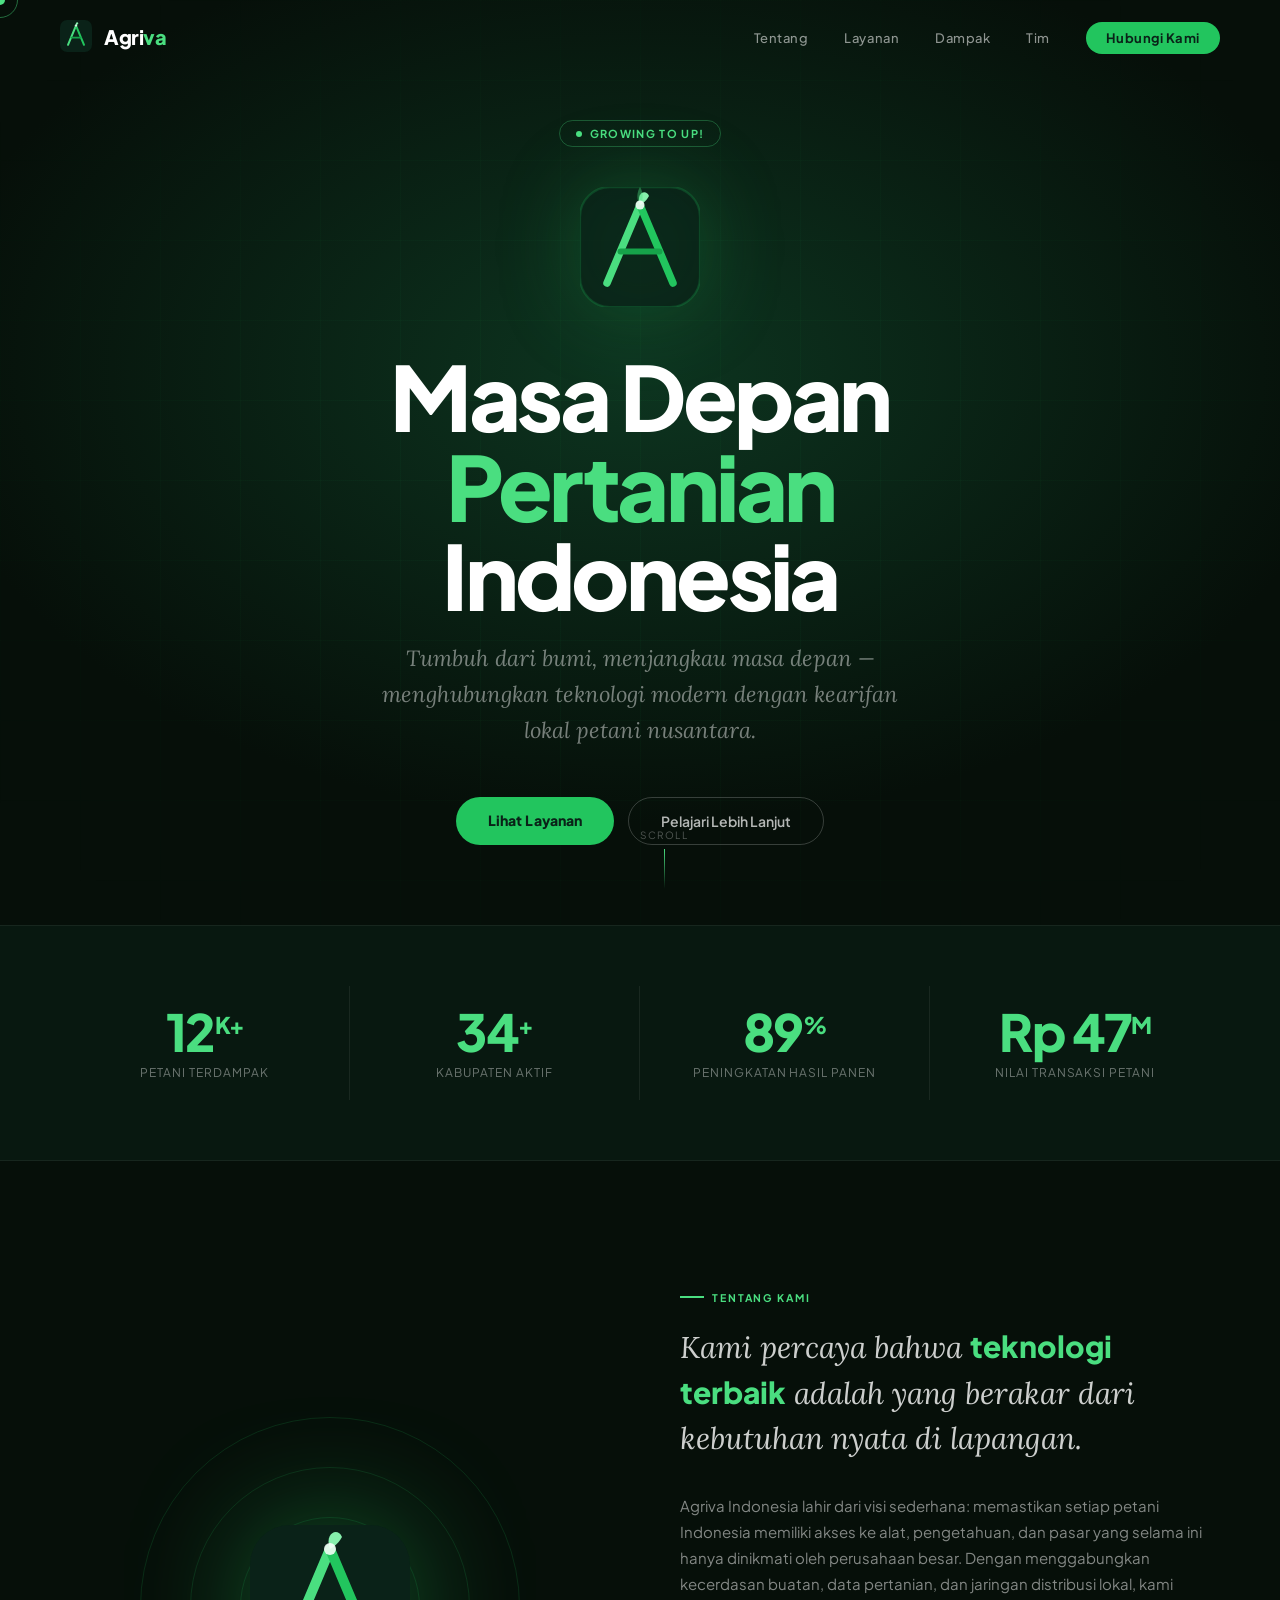
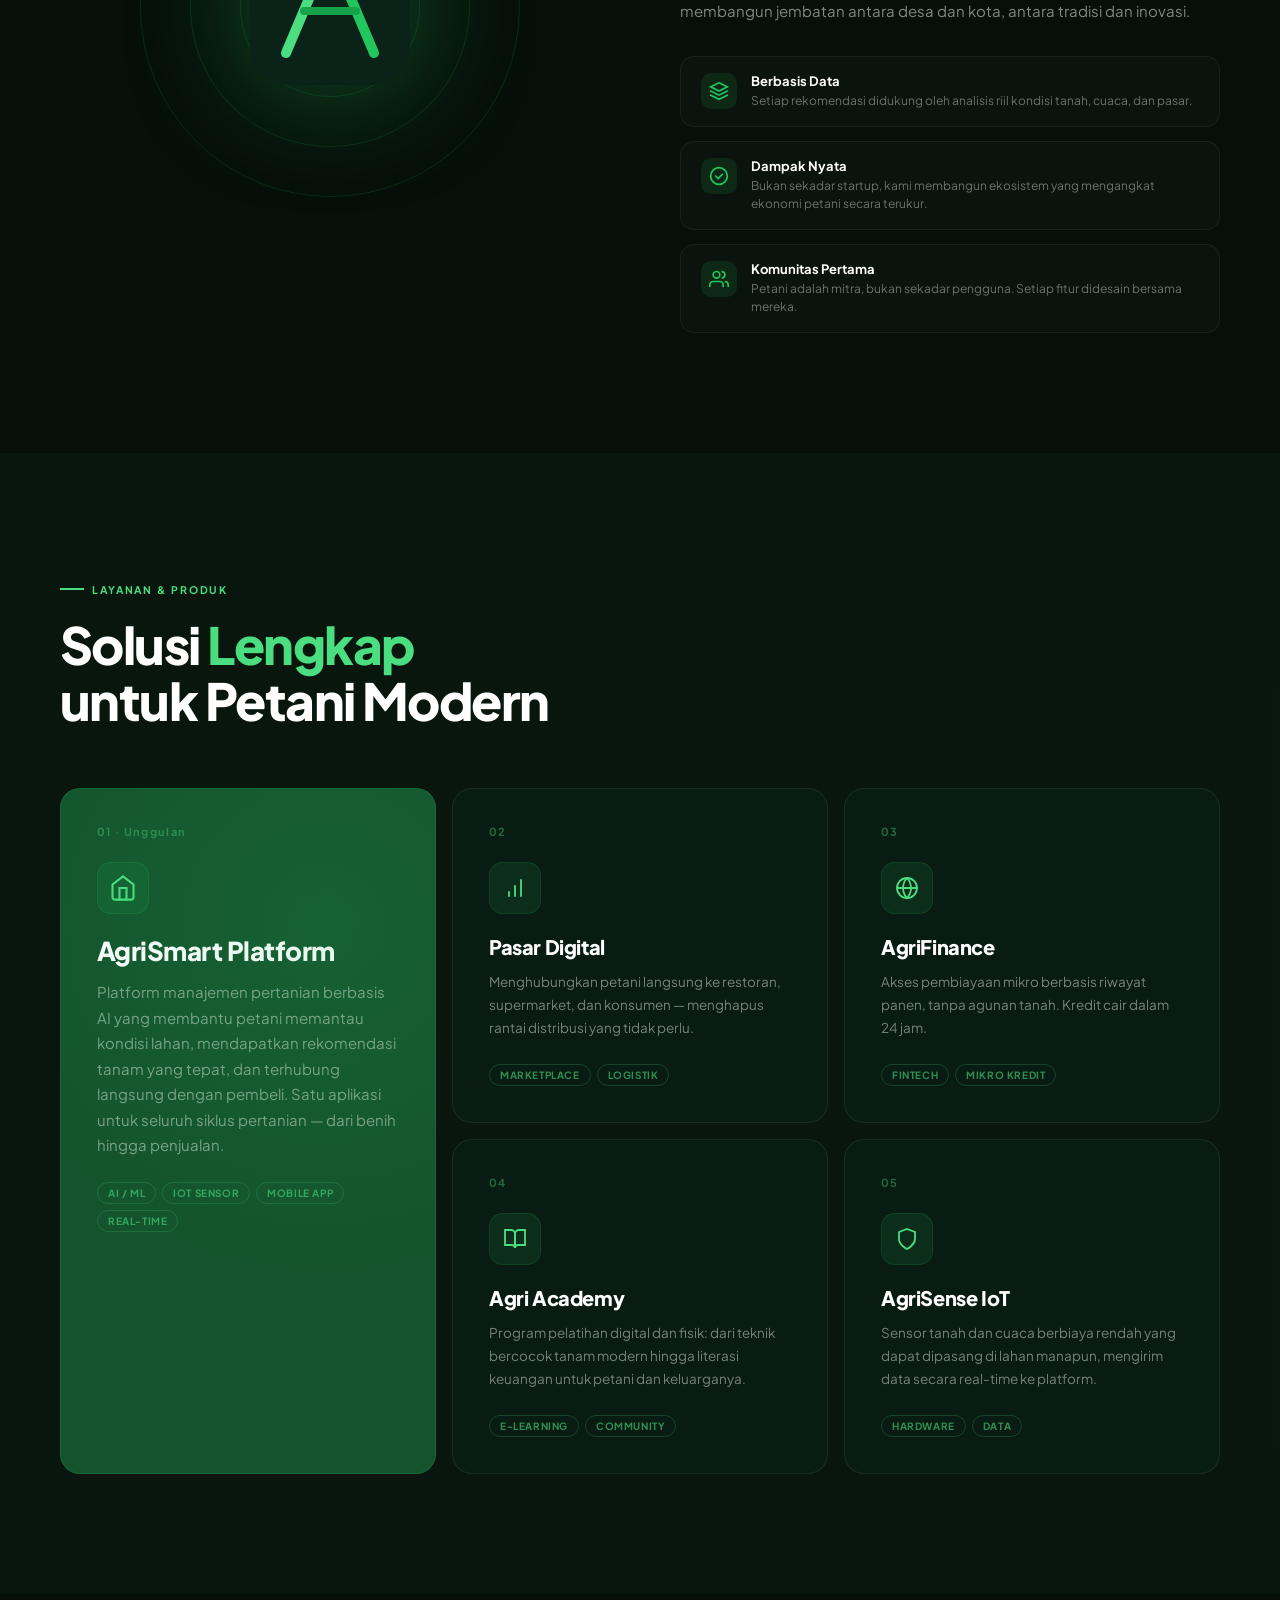
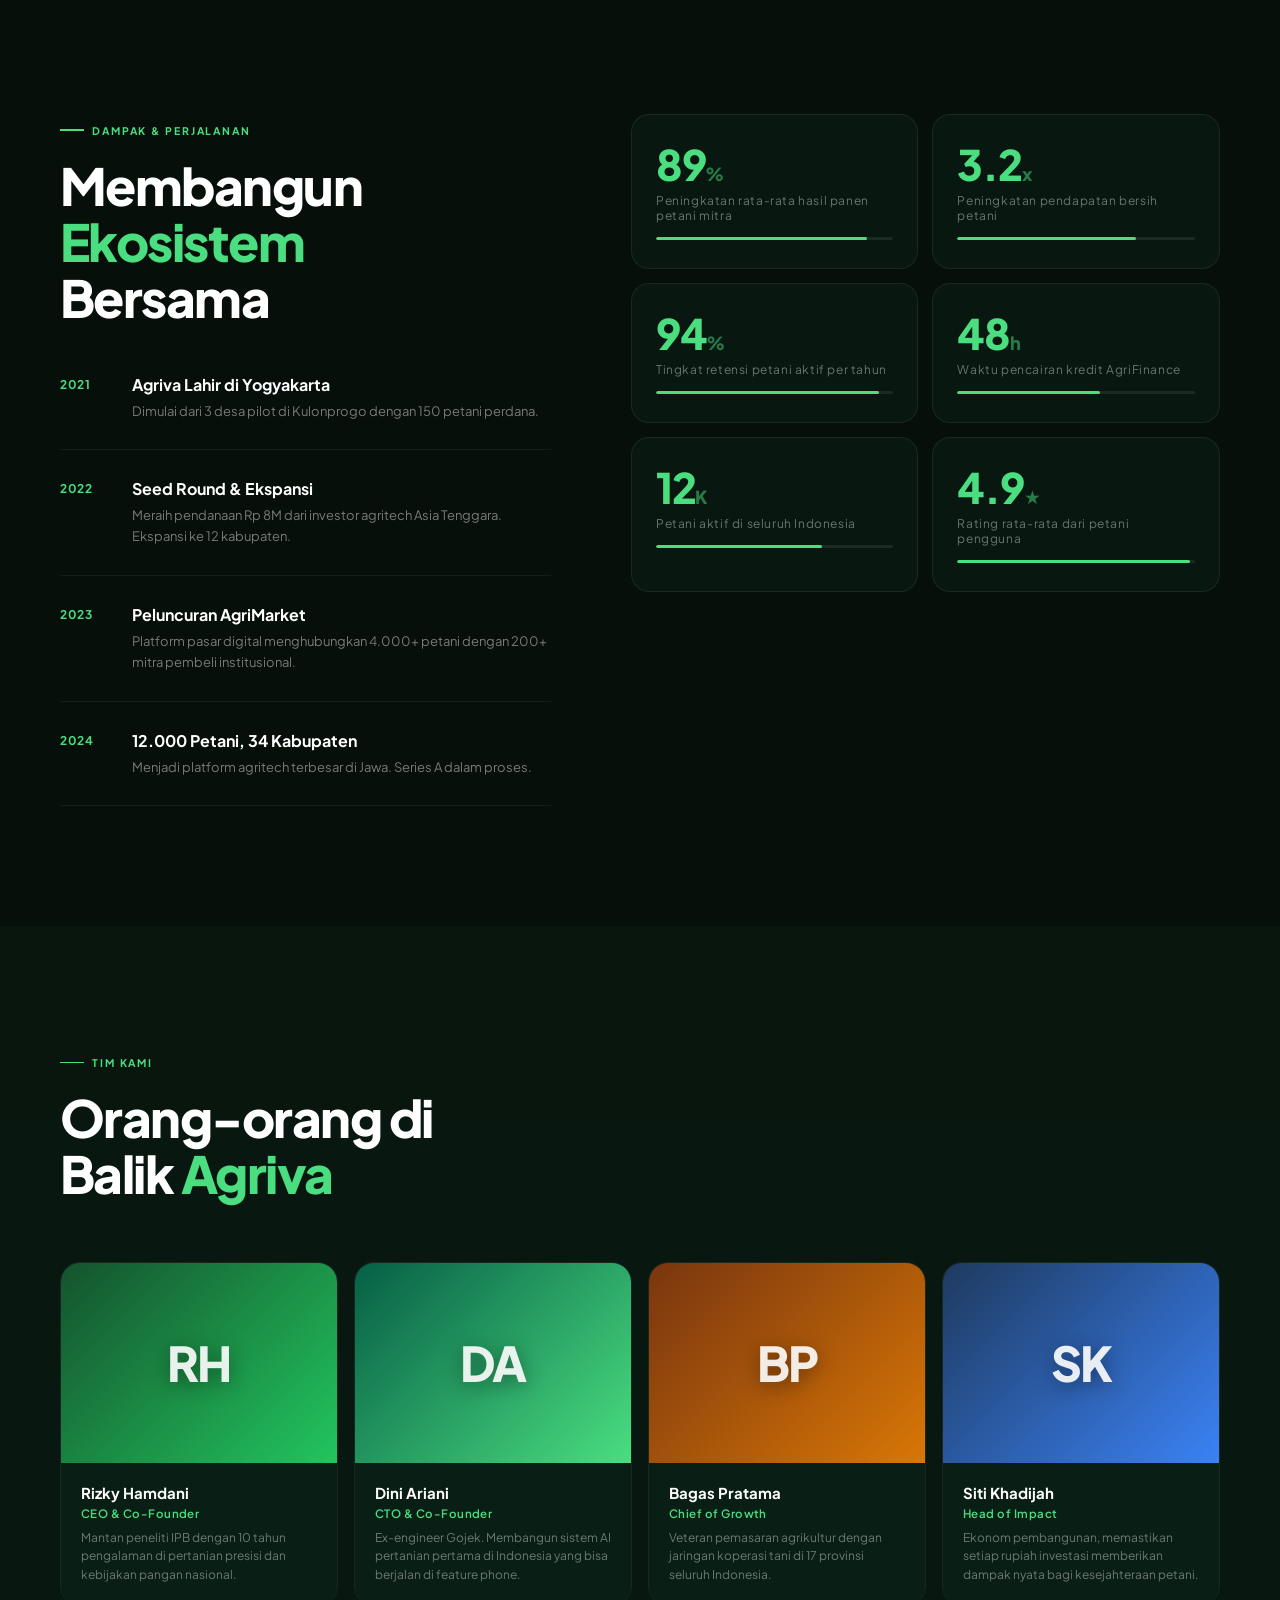
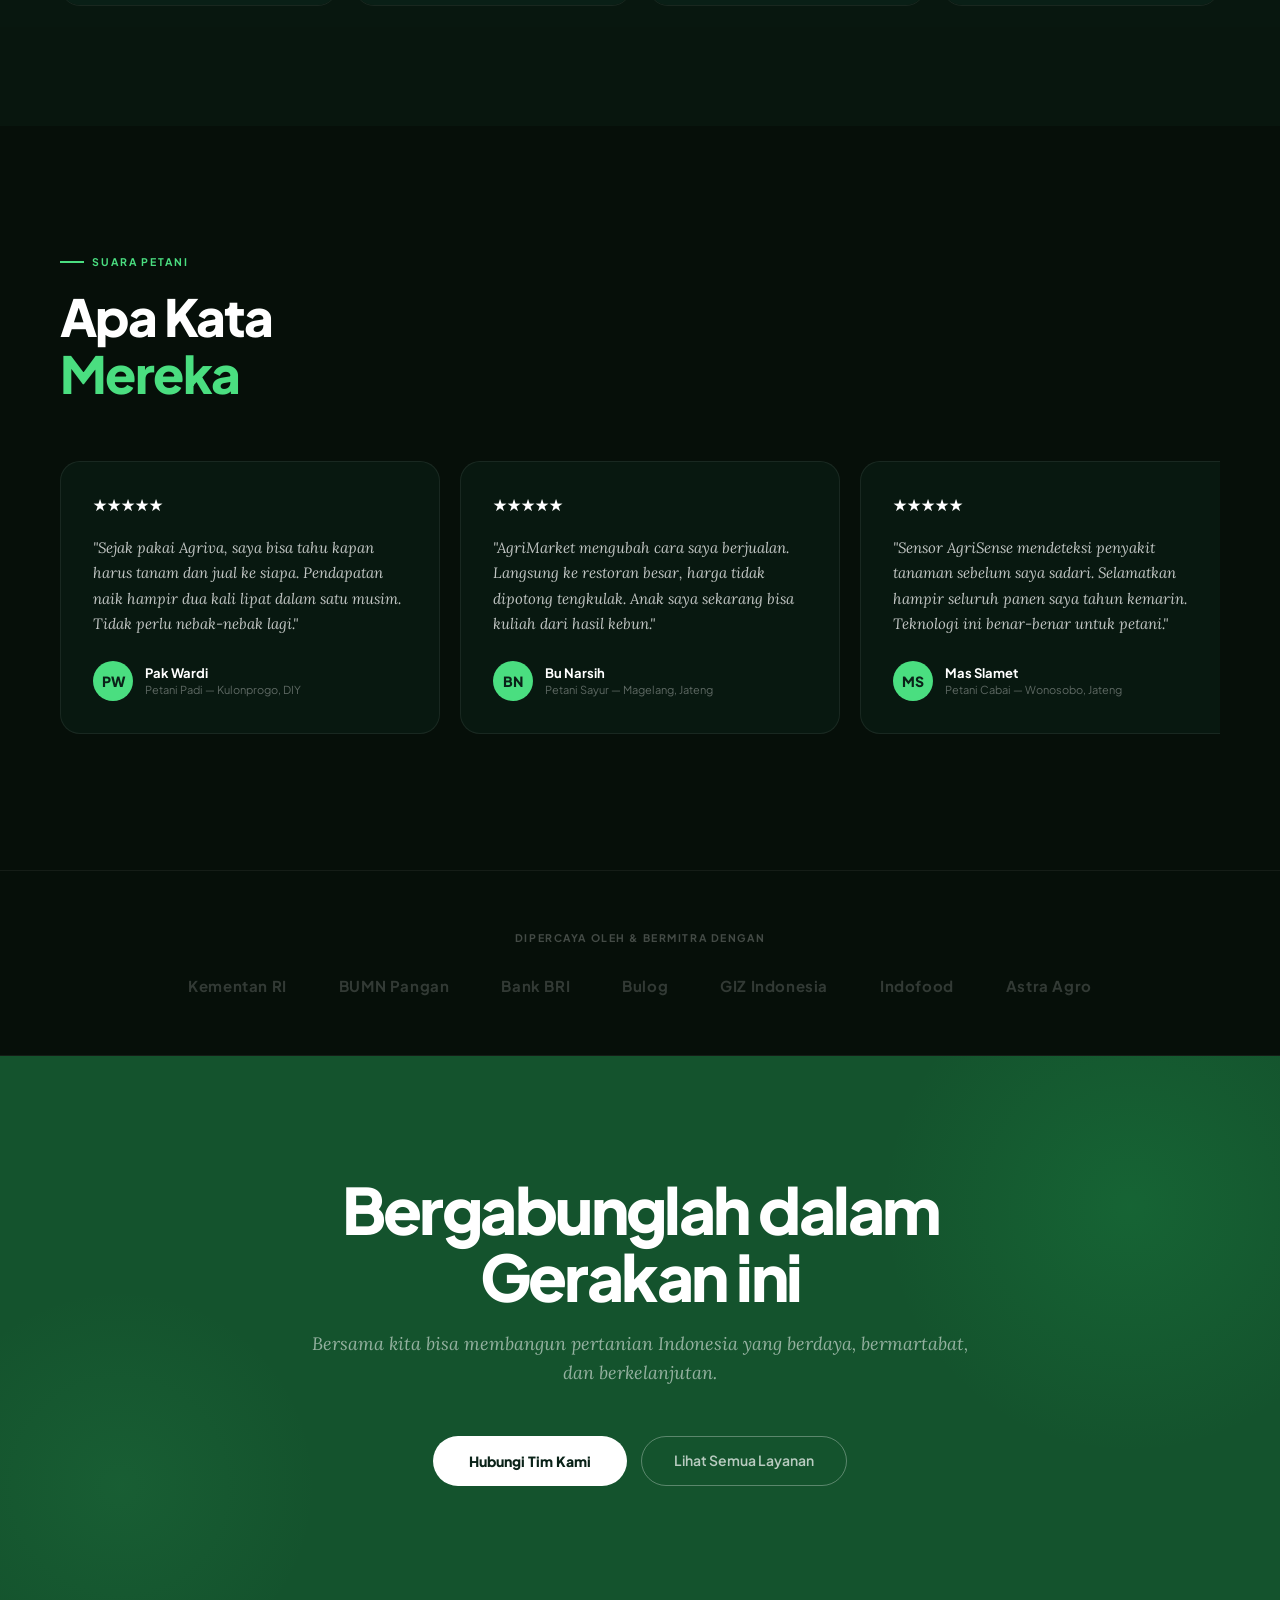
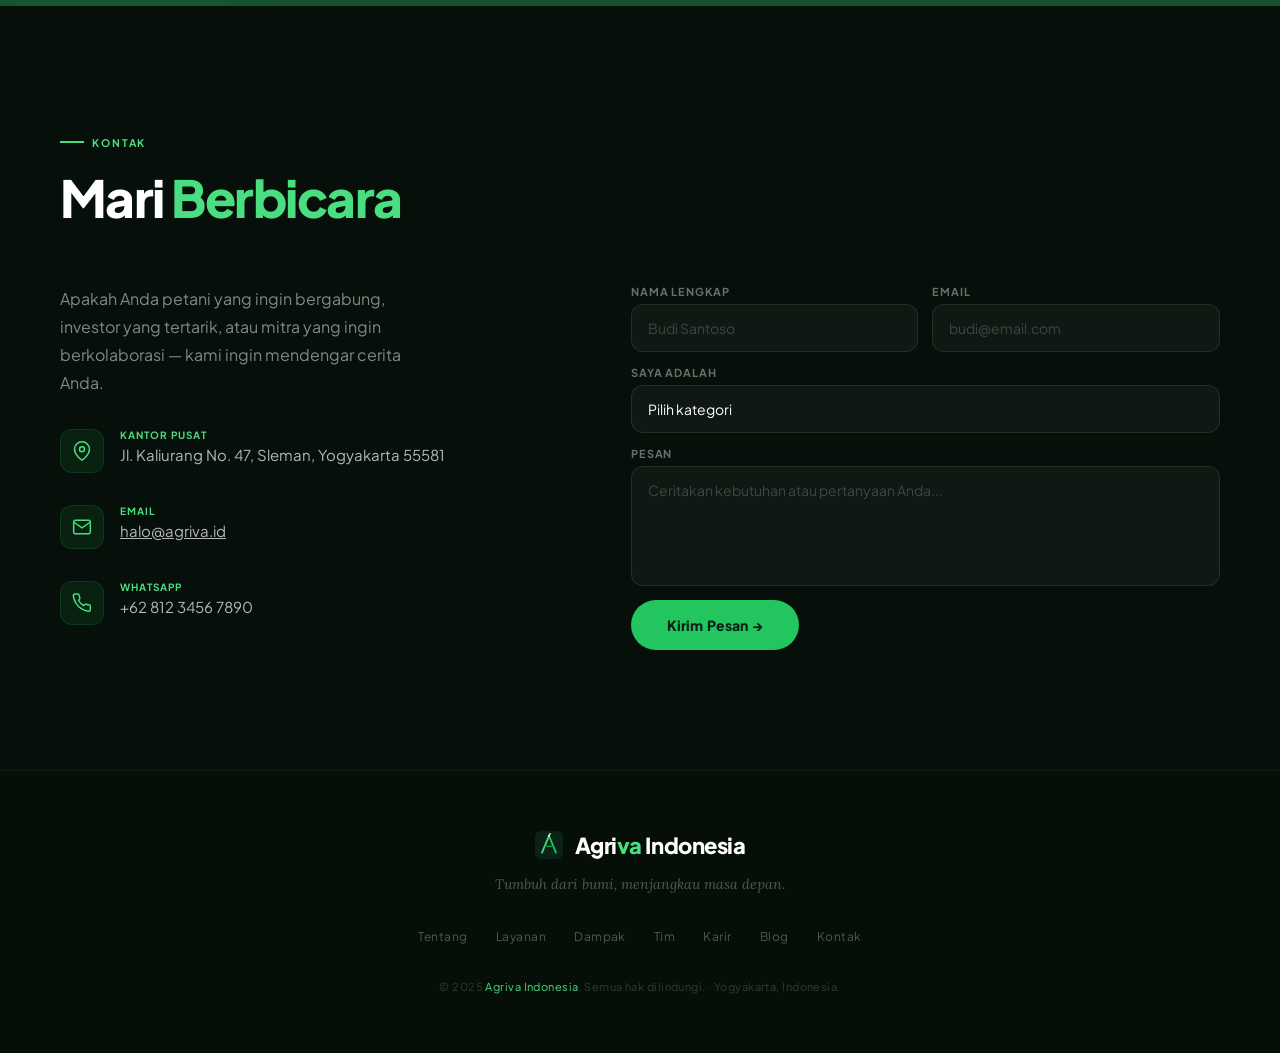
==== commit 357a7525: "small updates" ====
--- a/index.html
+++ b/index.html
@@ -83,7 +83,7 @@
 
     <div class="hero-badge">
       <div class="hero-badge-dot" aria-hidden="true"></div>
-      Startup Agrikultur Indonesia
+      Growing to up!
     </div>
 
     <div class="hero-mark" aria-hidden="true">
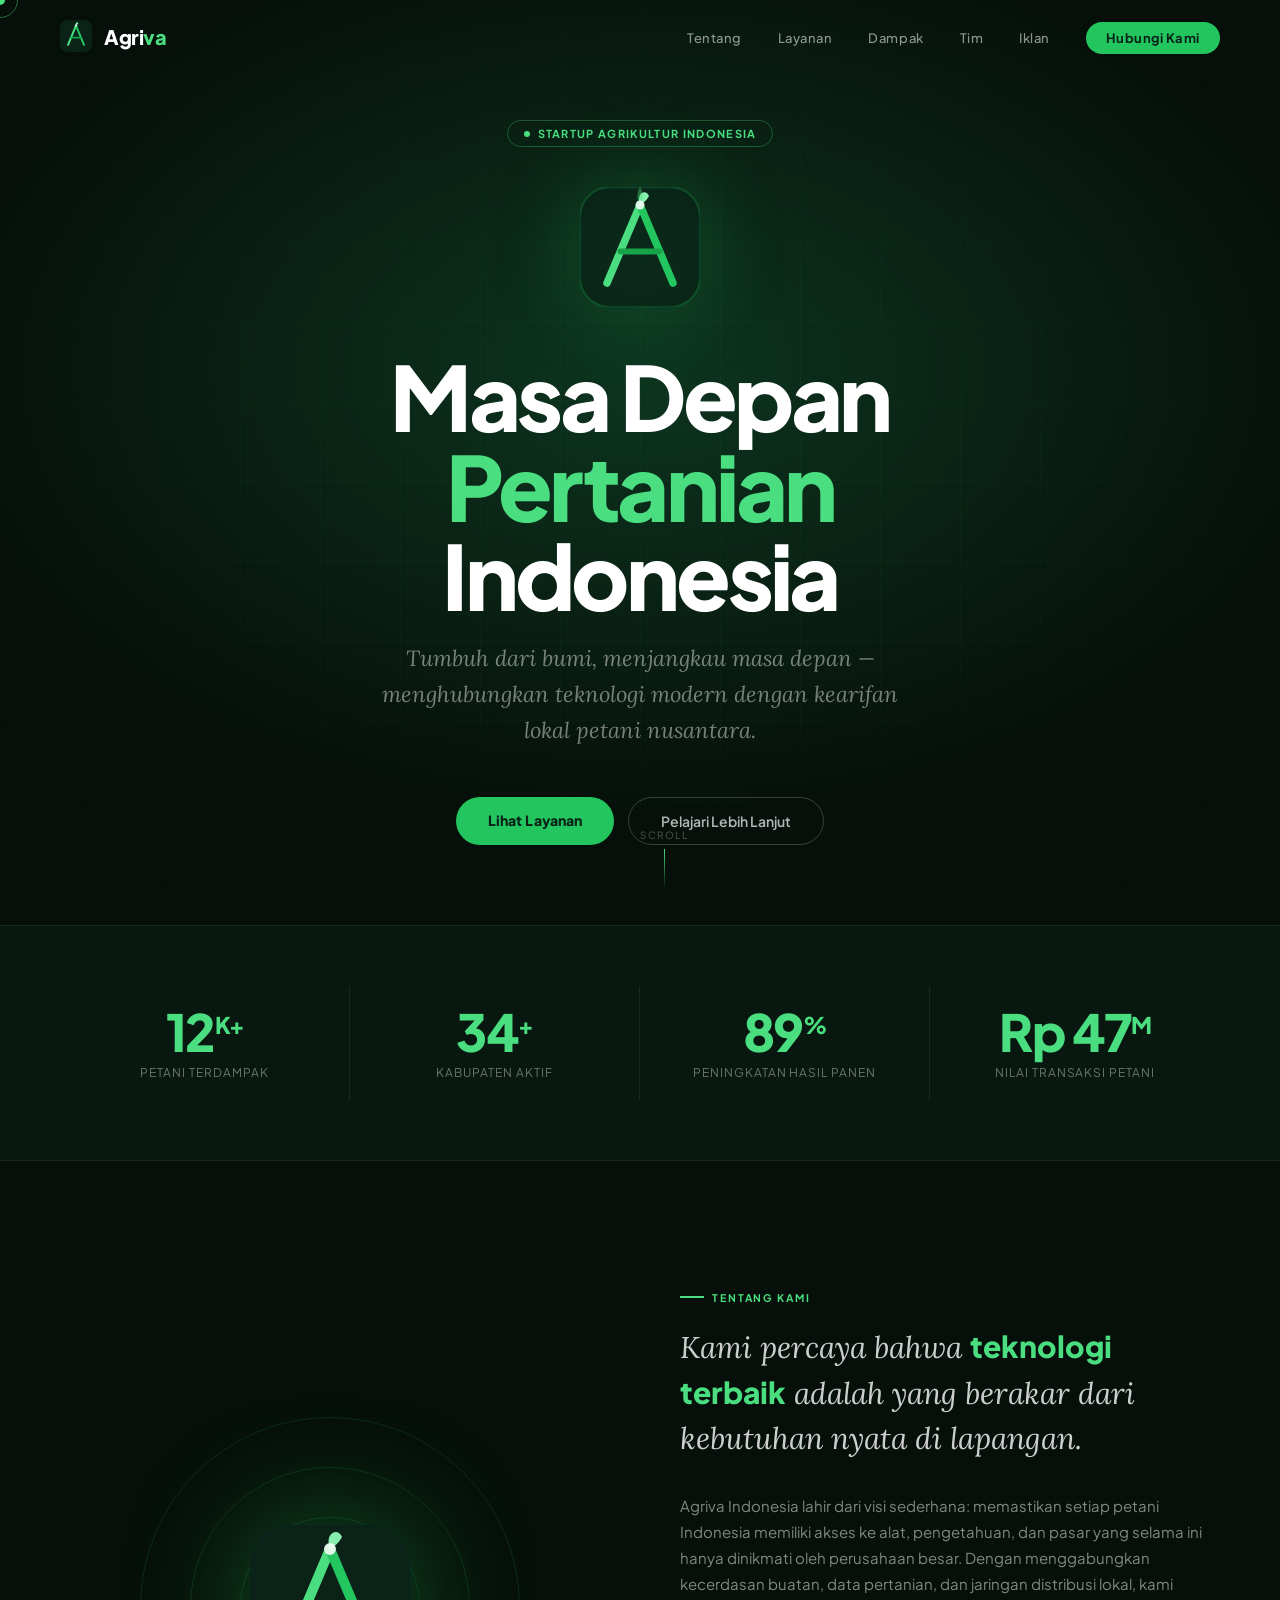
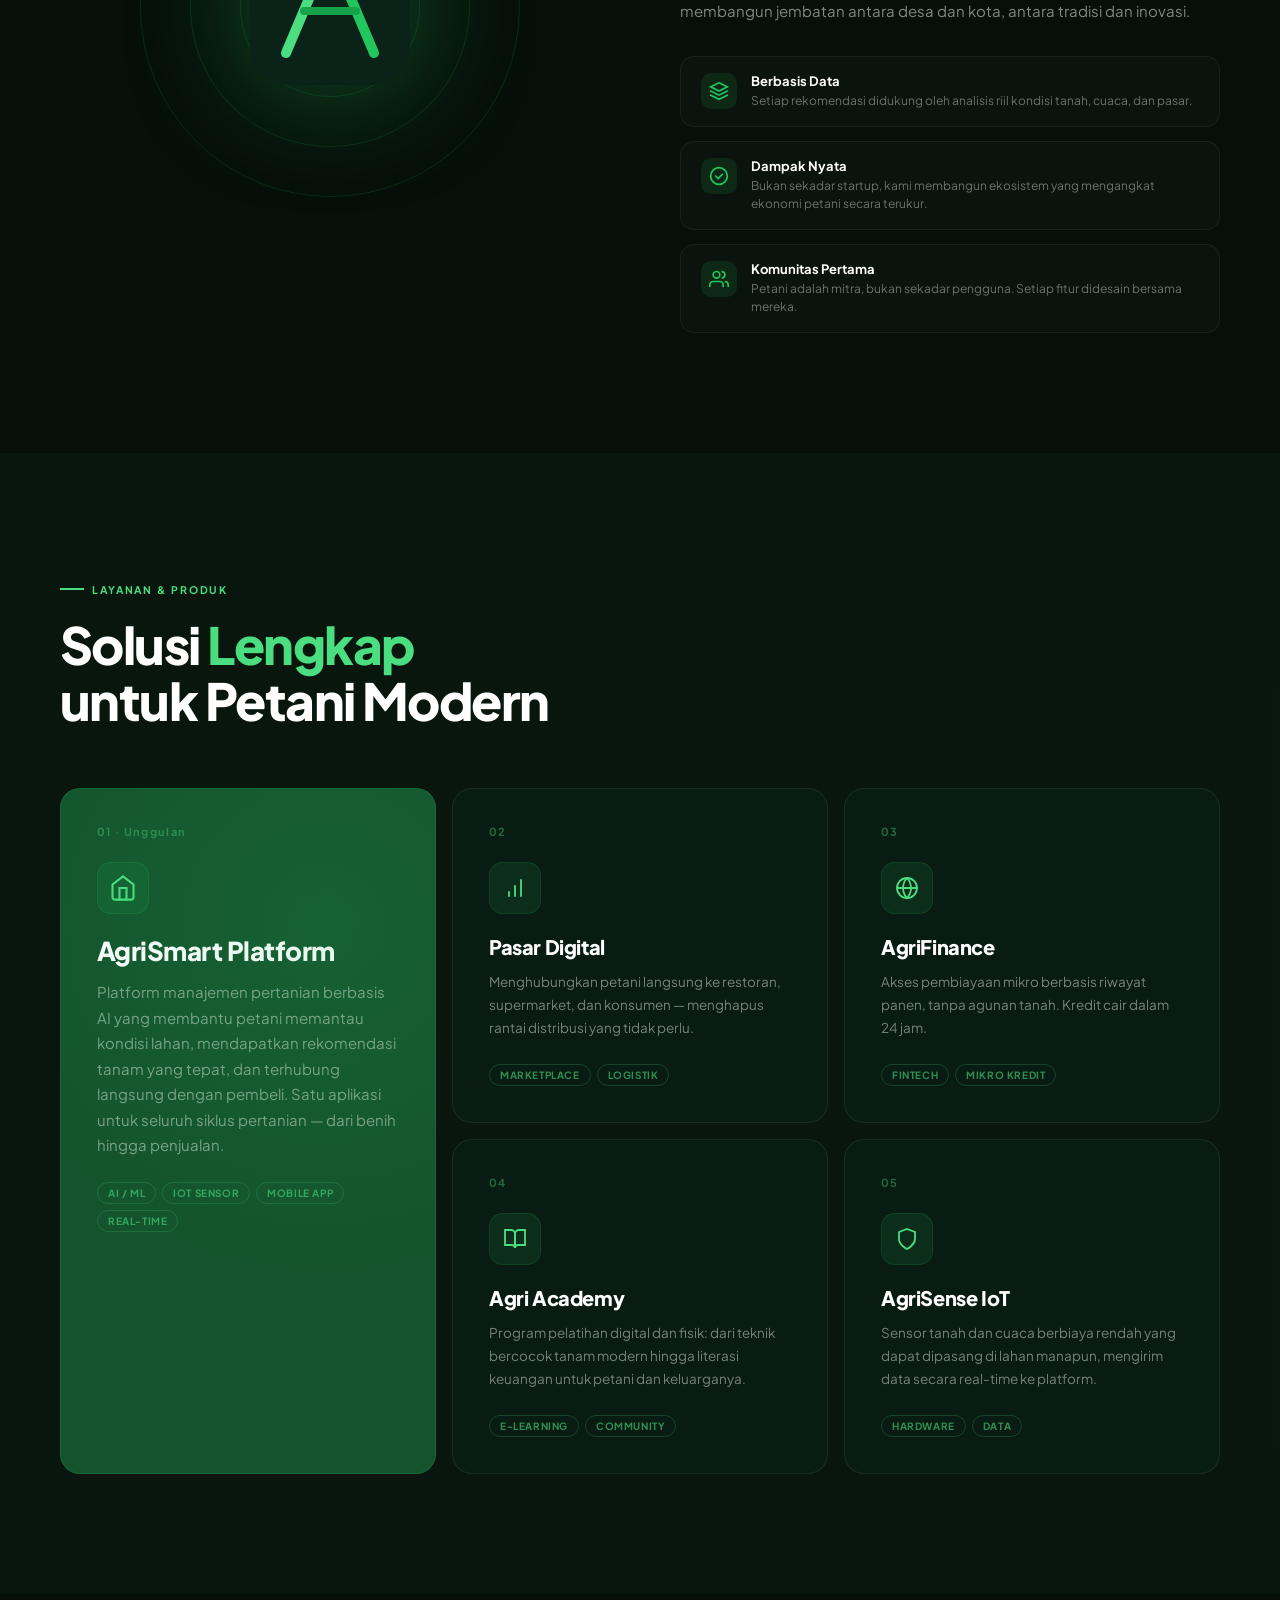
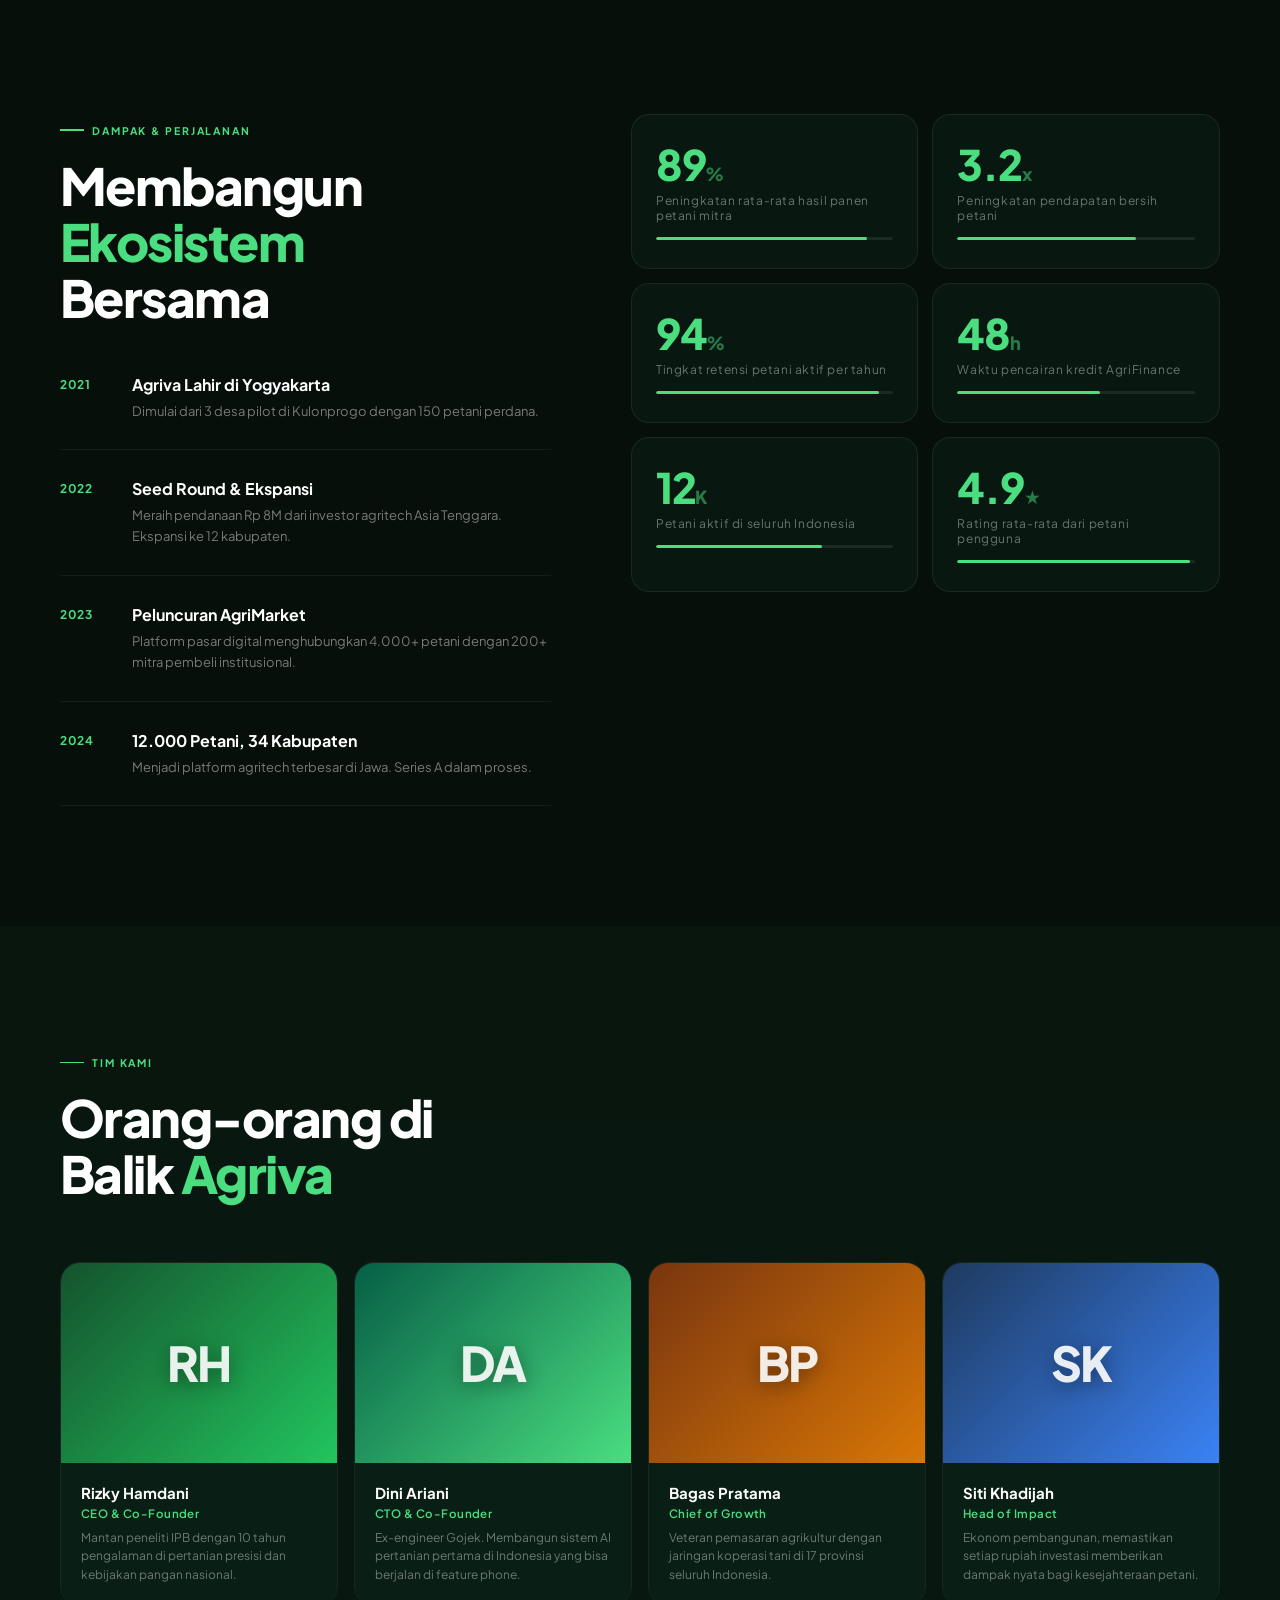
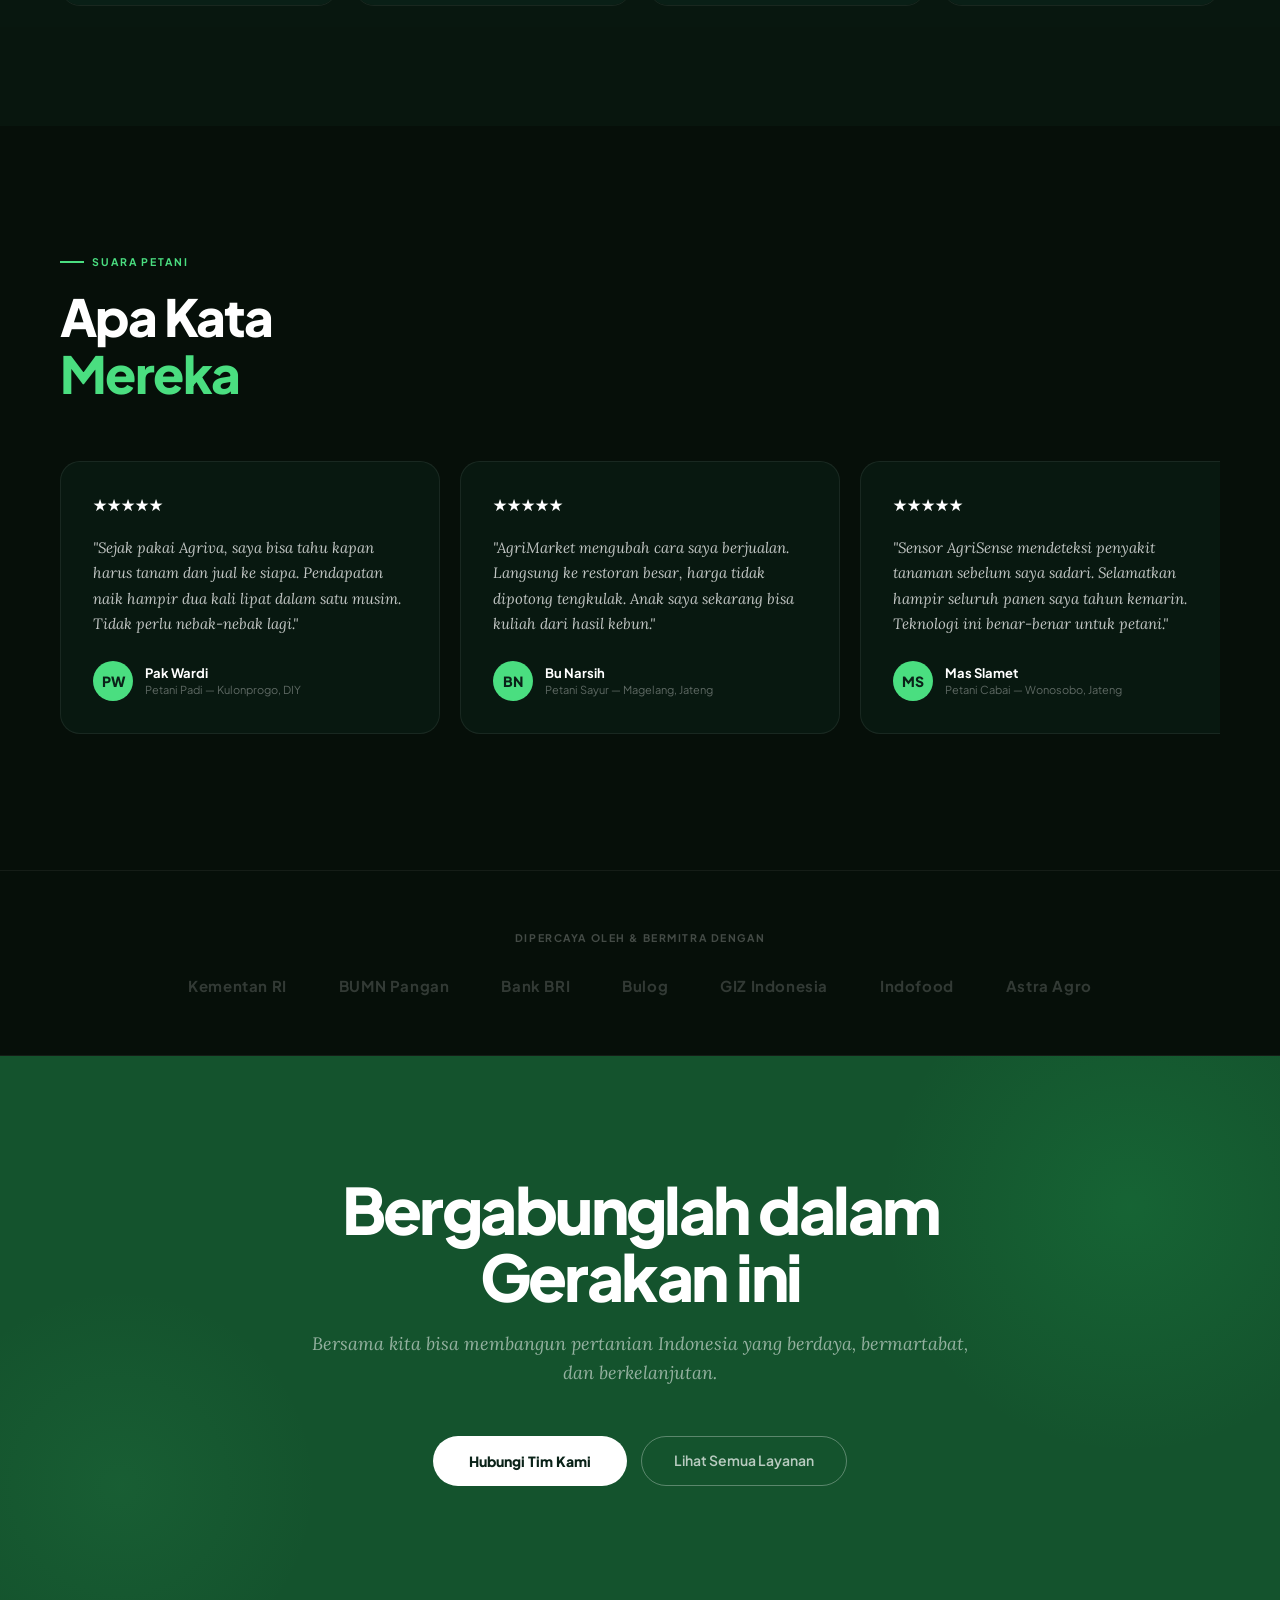
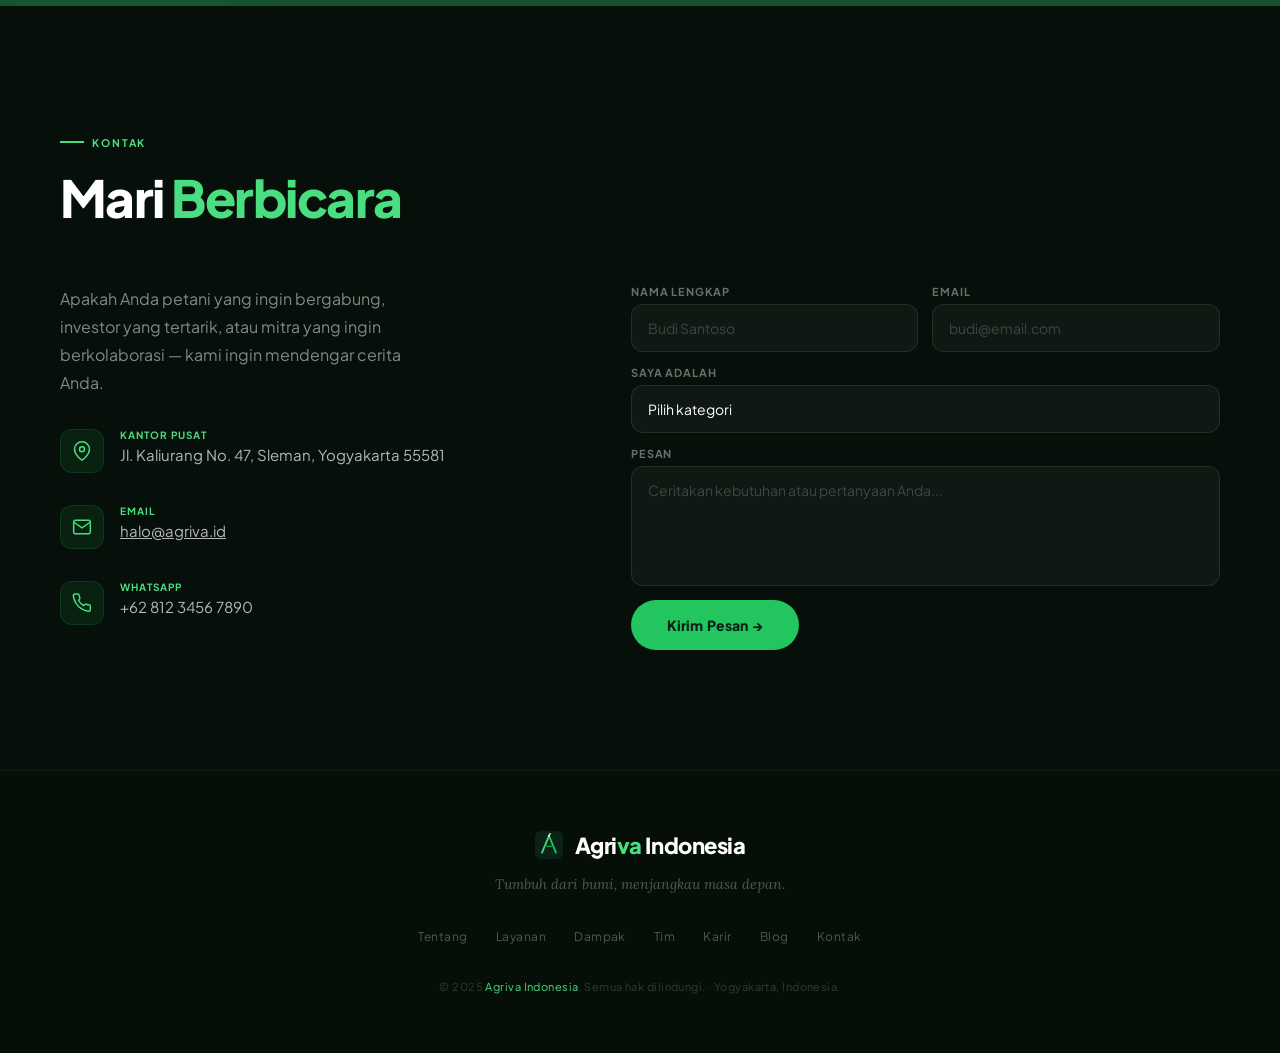
==== commit a19e249a: "small updates" ====
--- a/index.html
+++ b/index.html
@@ -50,6 +50,7 @@
       <li><a href="#services">Layanan</a></li>
       <li><a href="#impact">Dampak</a></li>
       <li><a href="#team">Tim</a></li>
+      <li><a href="iklan.html">Iklan</a></li>
       <li><a href="#contact" class="nav-cta">Hubungi Kami</a></li>
     </ul>
 
@@ -67,7 +68,7 @@
       <li><a href="#services">Layanan</a></li>
       <li><a href="#impact">Dampak</a></li>
       <li><a href="#team">Tim</a></li>
-      <li><a href="#contact">Kontak</a></li>
+      <li><a href="iklan.html">Iklan Produk</a></li>
       <li><a href="#contact" class="mobile-cta">Hubungi Kami</a></li>
     </ul>
   </div>
@@ -83,7 +84,7 @@
 
     <div class="hero-badge">
       <div class="hero-badge-dot" aria-hidden="true"></div>
-      Growing to up!
+      Startup Agrikultur Indonesia
     </div>
 
     <div class="hero-mark" aria-hidden="true">
